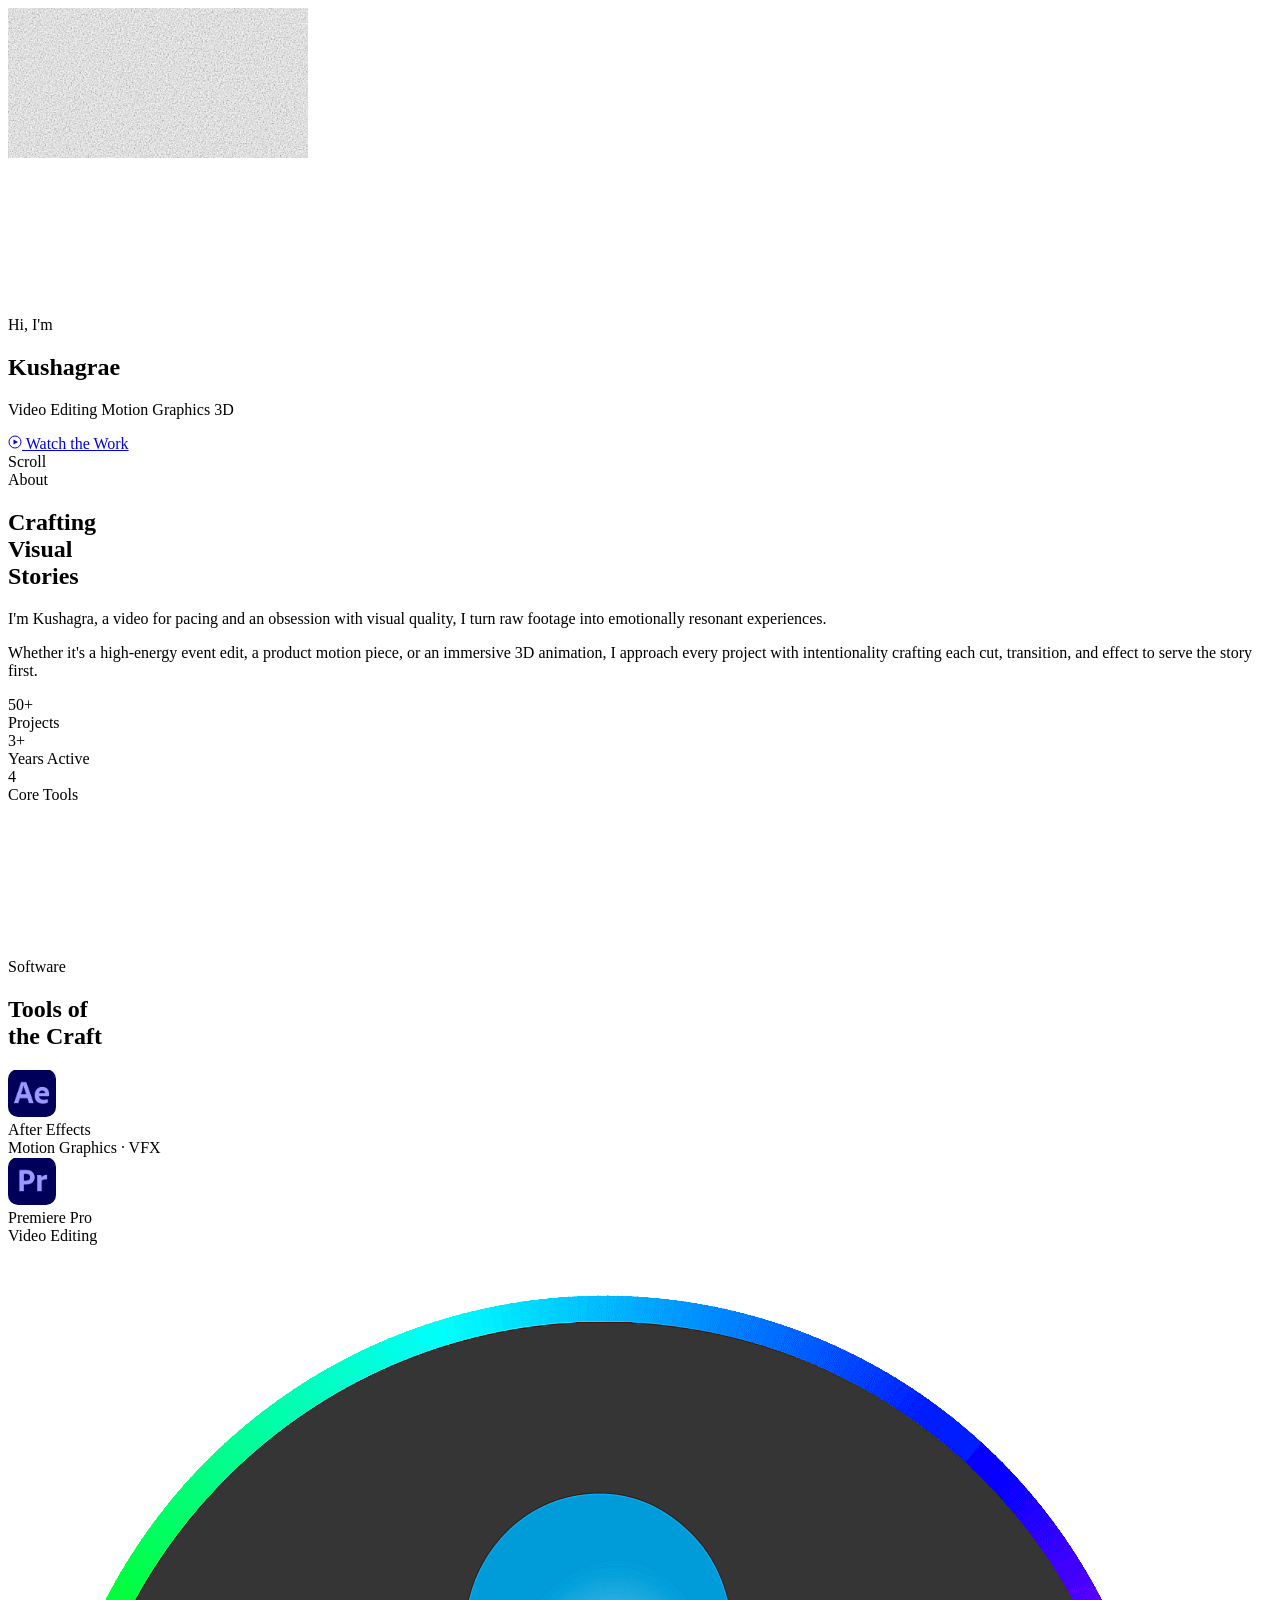
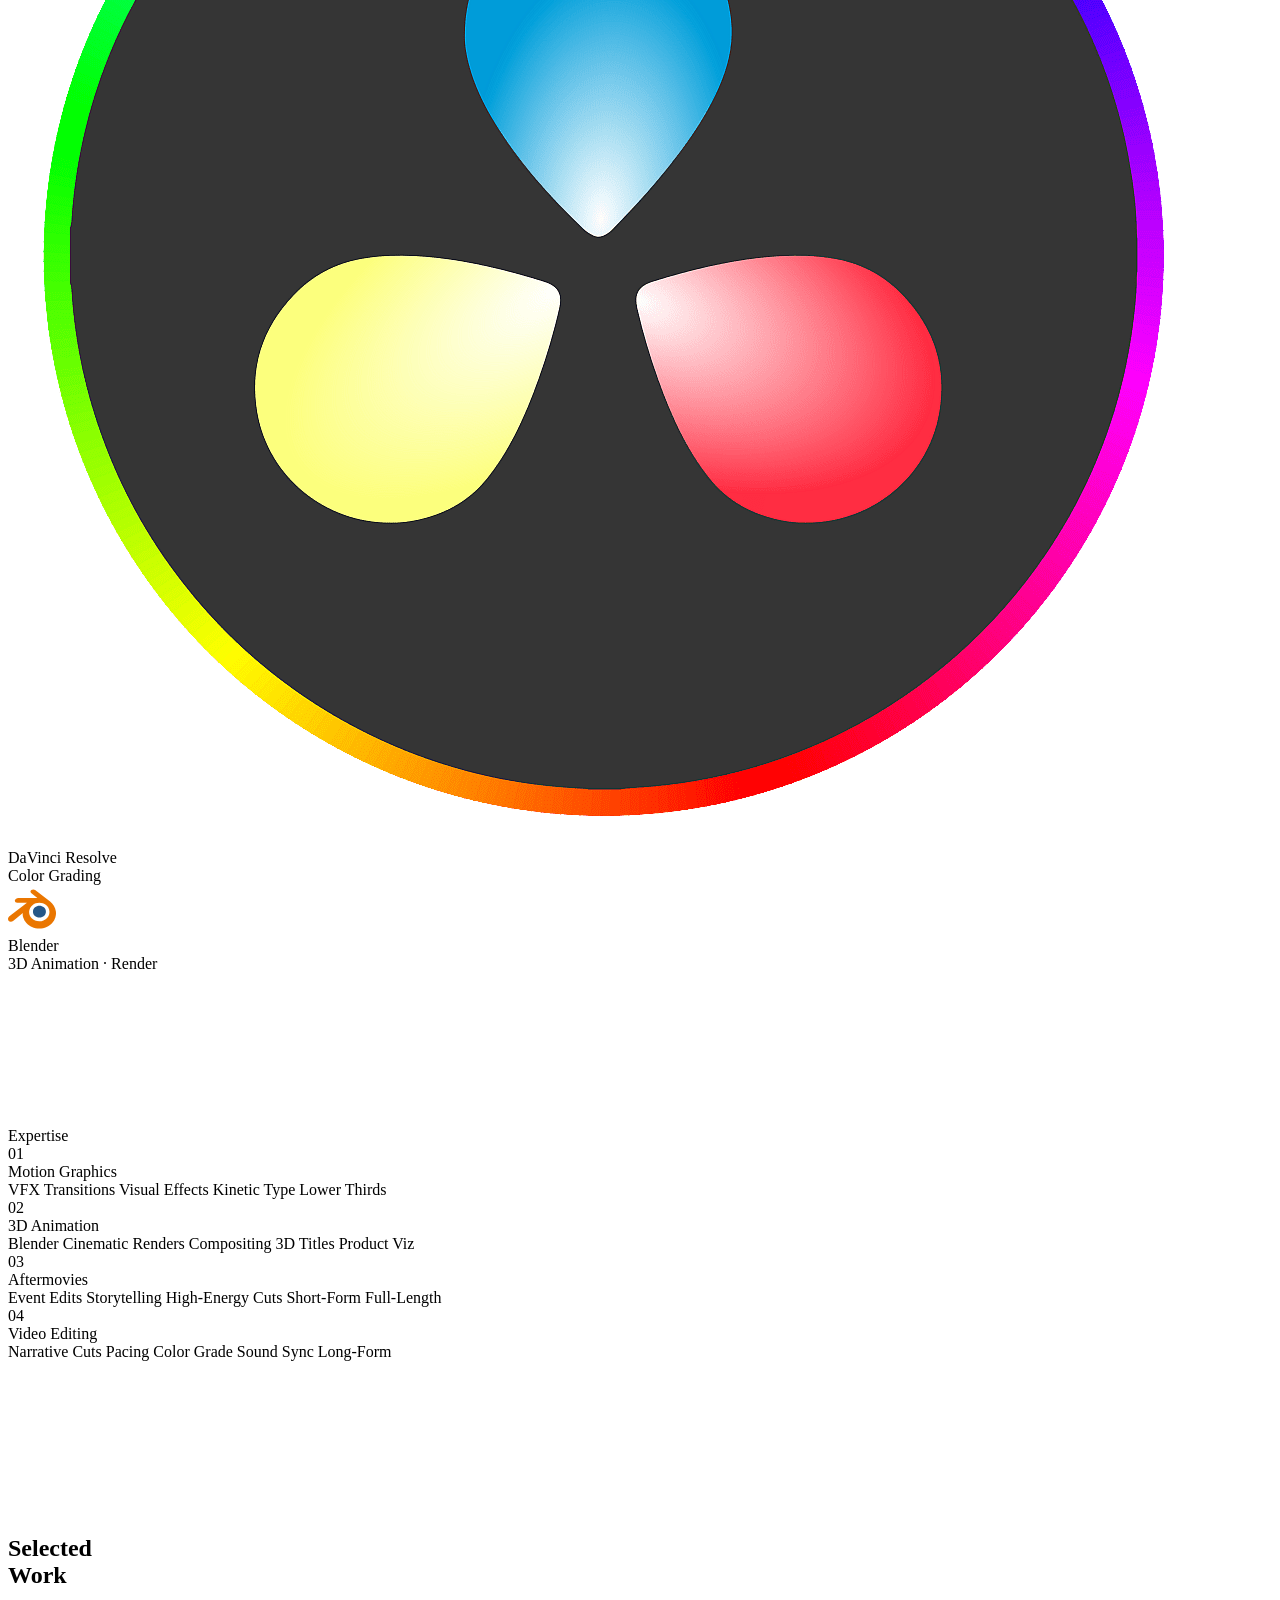
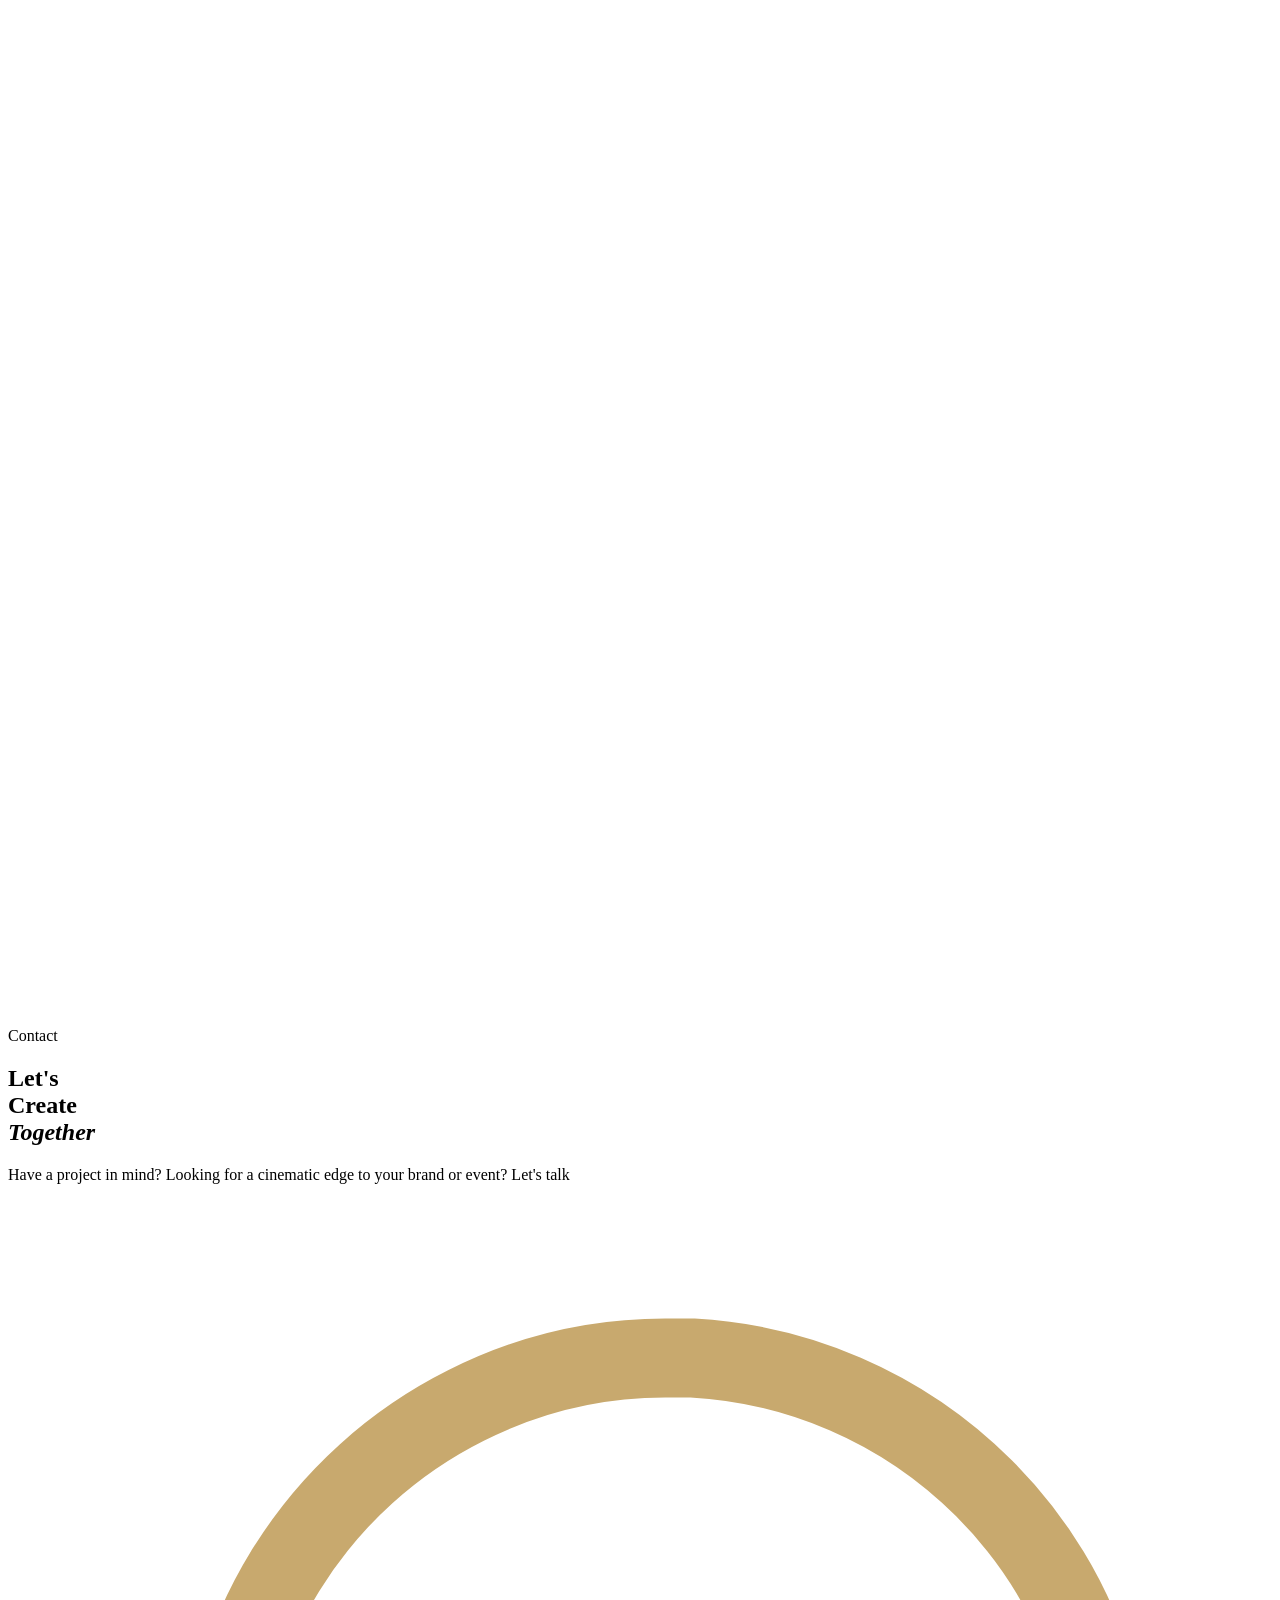
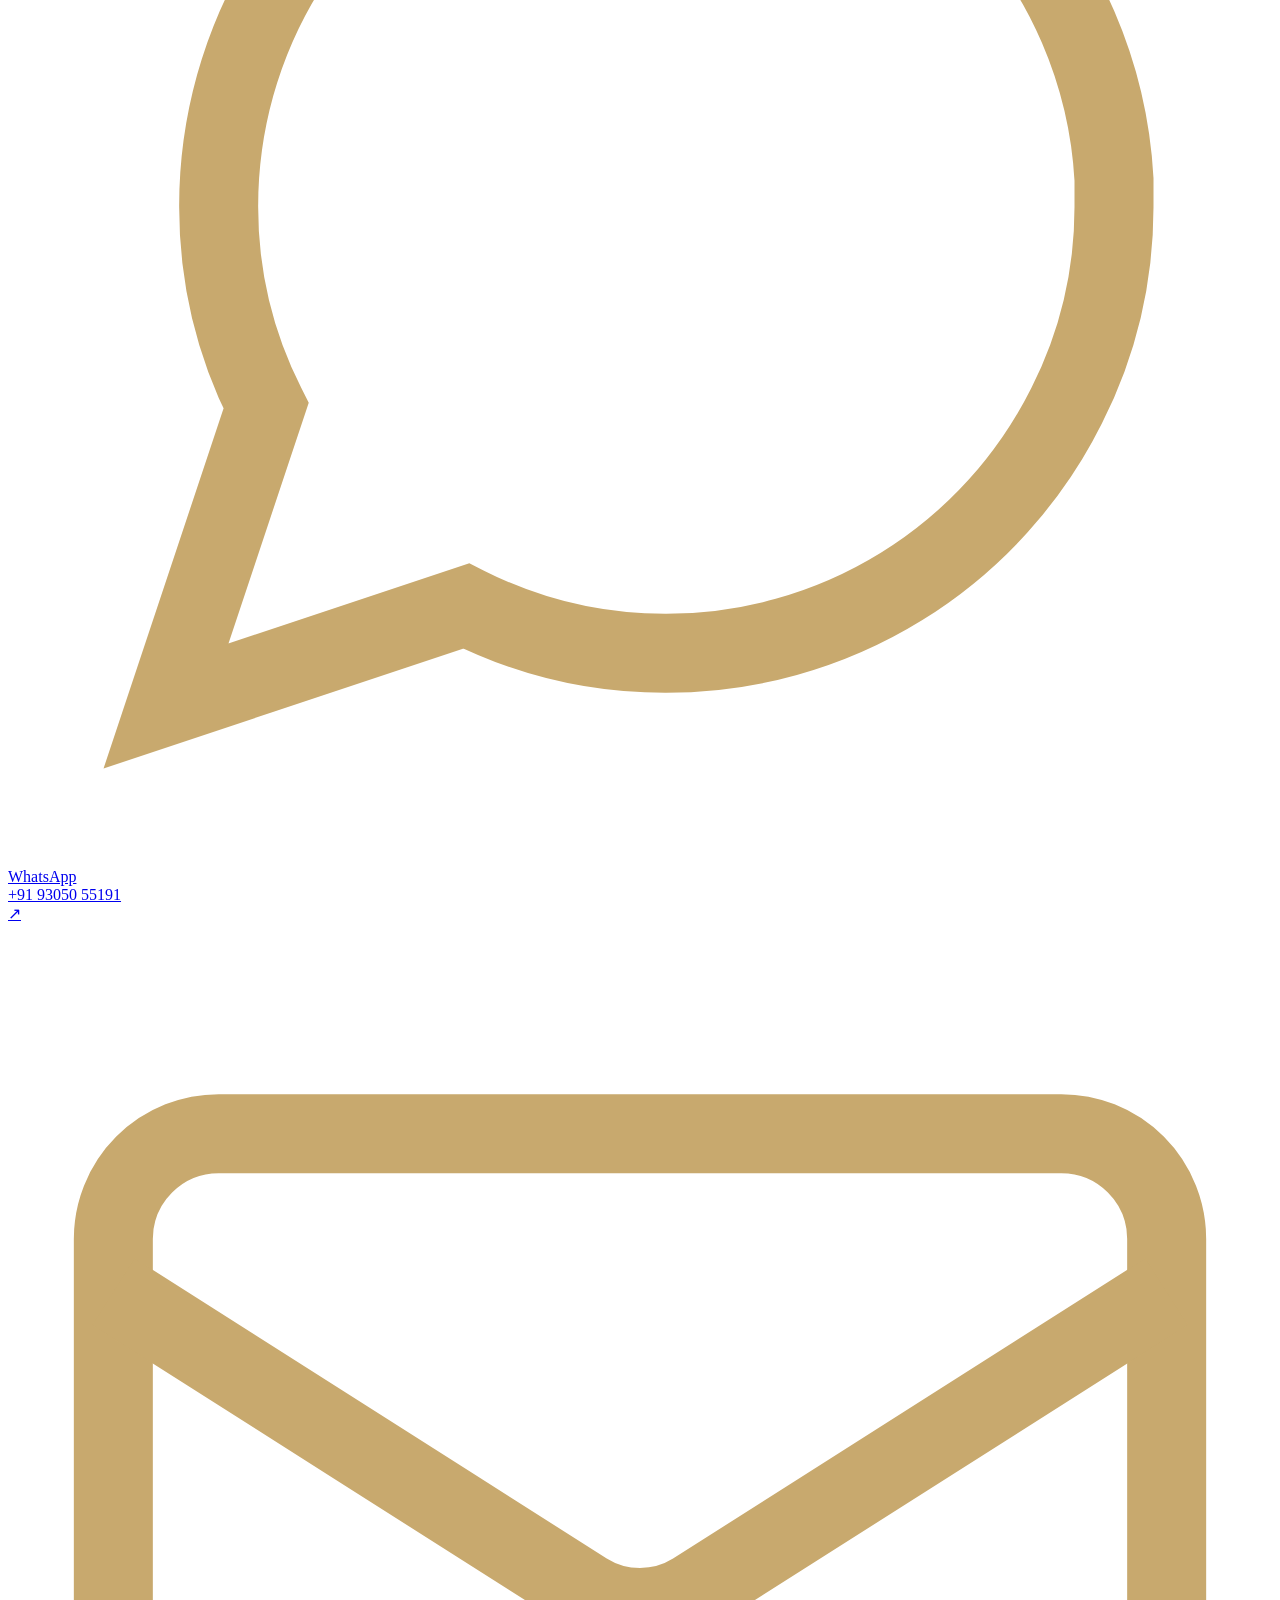
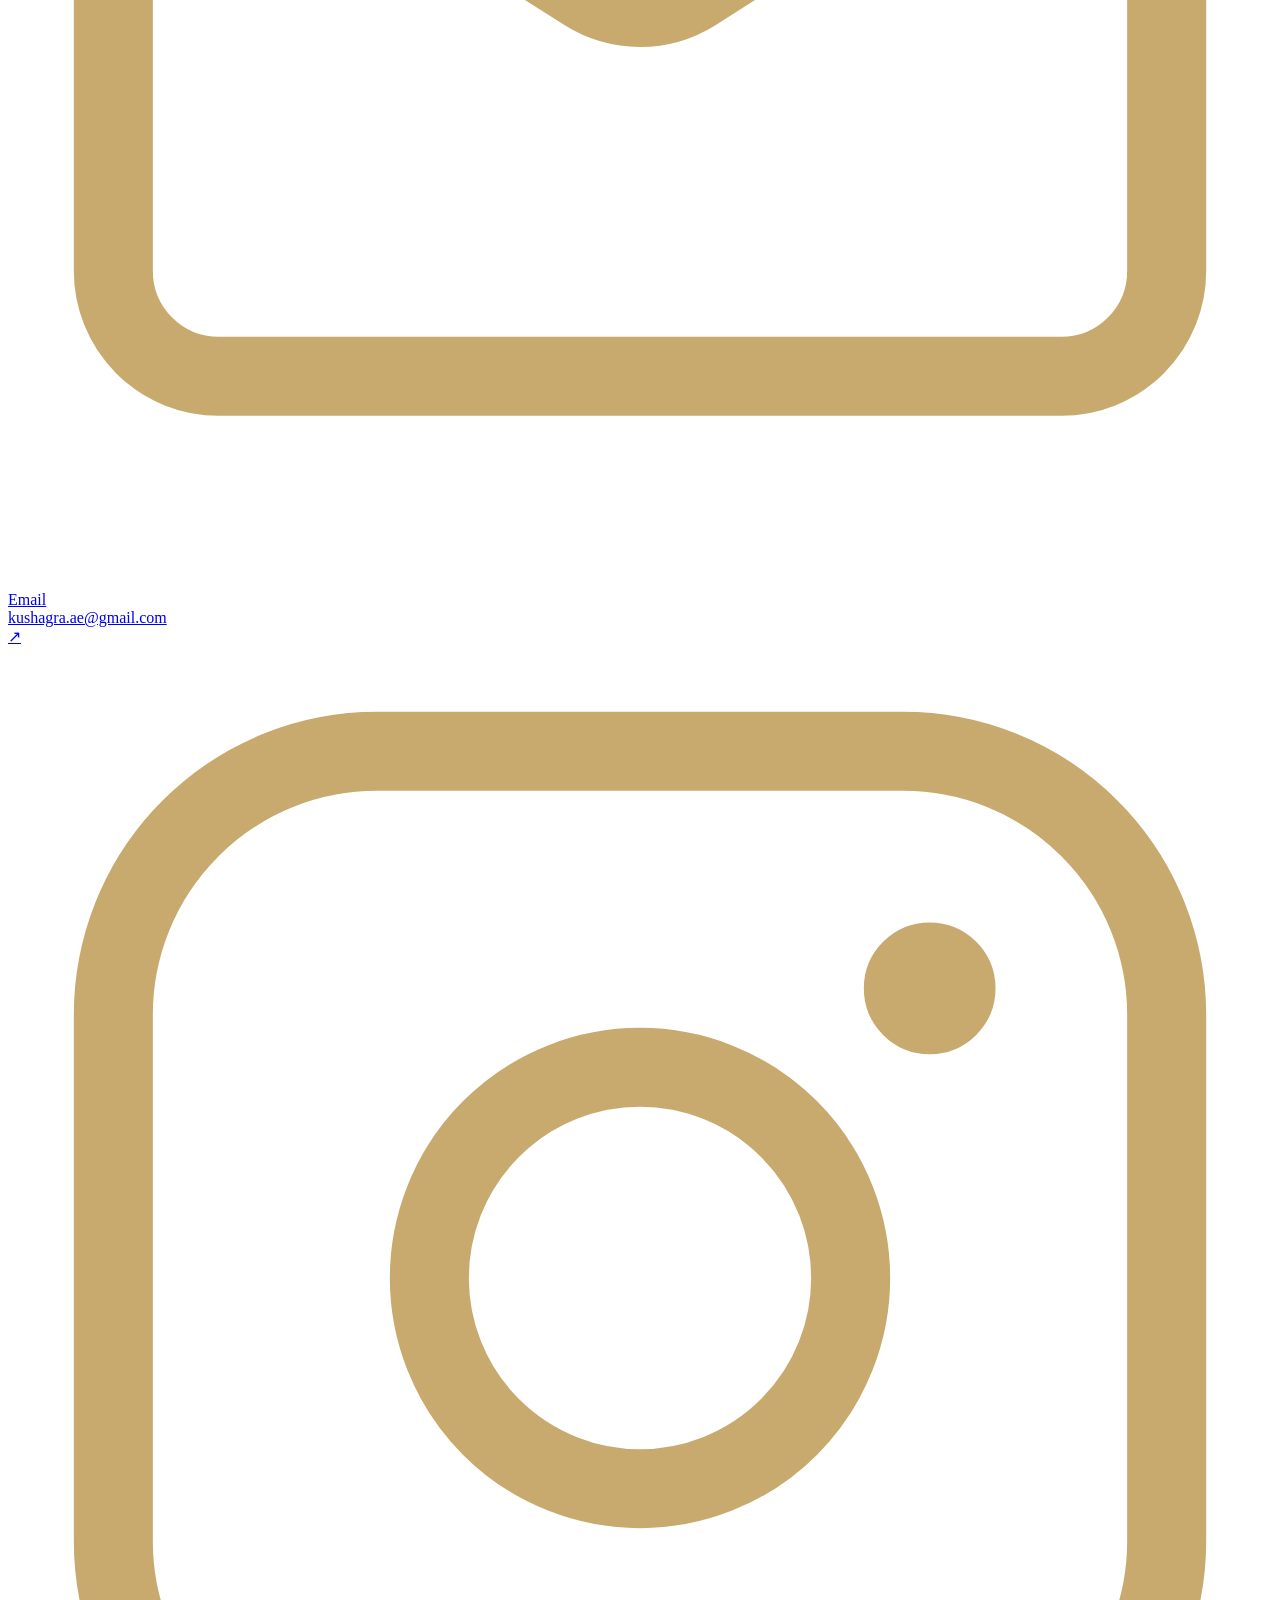
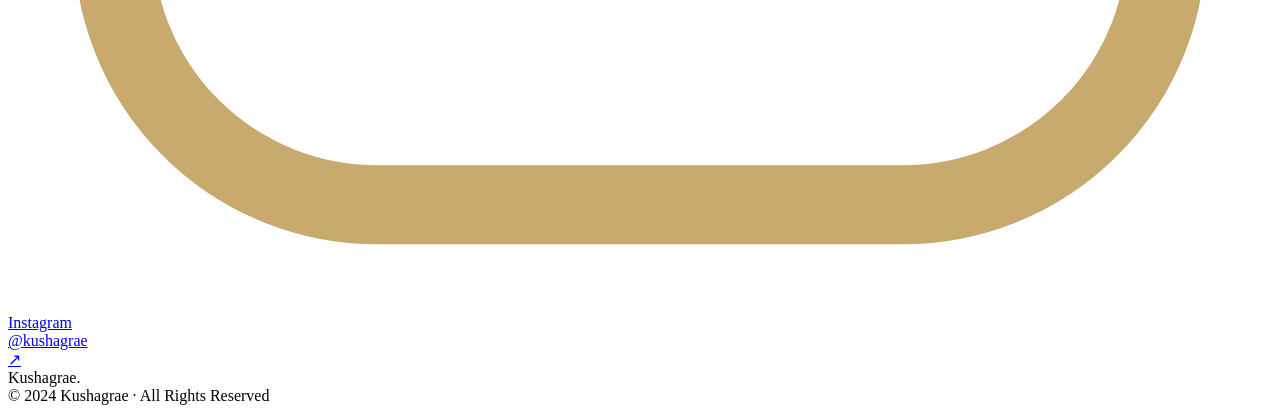
==== index.html @ 2abee45f "Rename Fonts/index.html to index.html" ====
<!DOCTYPE html>
<html lang="en">
<head>
<meta charset="UTF-8">
<meta name="viewport" content="width=device-width, initial-scale=1.0">
<title>Kushagrae</title>
 <link rel="icon" type="image/png" href="./Icons/plugin.png">
 <link rel="stylesheet" href="./style.css">

</head>
<body>

<!-- ═══ GRAIN SVG ════════════════════════════════════════════ -->
<svg id="grain" xmlns="http://www.w3.org/2000/svg">
  <filter id="gr"><feTurbulence type="fractalNoise" baseFrequency="0.65" numOctaves="3" stitchTiles="stitch"/><feColorMatrix type="saturate" values="0"/></filter>
  <rect width="100%" height="100%" filter="url(#gr)"/>
</svg>

<!-- ═══ CURSOR ═══════════════════════════════════════════════ -->
<div id="cursor"></div>
<div id="cursor-ring"></div>

<!-- ═══════════════════════════════════════════════════════════
     HERO
════════════════════════════════════════════════════════════ -->
<section id="hero">
  <video class="hero-video" autoplay muted loop playsinline>
    <source src="Background/g7.mp4" type="video/mp4">
  </video>

  <div class="orb-1 hero-orb"></div>
  <div class="orb-1 hero-orb"></div>
  <div class="orb-2 hero-orb"></div>
  <div class="orb-3 hero-orb"></div>
  <div class="hero-scanline"></div>

  <div class="hero-inner">
    <div>Hi, I'm</div>

    <h1 class="hero-name" id="heroName">
      <span class="letter">K</span><span class="letter">u</span><span class="letter">s</span><span class="letter">h</span><span class="letter">a</span><span class="letter">g</span><span class="letter">r</span><span class="letter">a</span><span class="letter">e</span>
    </h1>

<p class="hero-tagline">
  <span>Video Editing</span>
  <span>Motion Graphics</span>
  <span>3D</span>
</p>
    <div class="hero-cta" id="heroCta">
      <a href="#work" class="btn-cta" onclick="event.preventDefault();document.getElementById('work').scrollIntoView({behavior:'smooth'})">
        <svg width="14" height="14" viewBox="0 0 14 14" fill="none"><circle cx="7" cy="7" r="6" stroke="currentColor" stroke-width="1"/><polygon points="5.5,4.5 10,7 5.5,9.5" fill="currentColor"/></svg>
        Watch the Work
      </a>
    </div>
  </div>

  <div class="hero-scroll" id="heroScroll">
    <span>Scroll</span>
    <div class="scroll-line"></div>
  </div>
</section>

<!-- ═══════════════════════════════════════════════════════════
     ABOUT
════════════════════════════════════════════════════════════ -->
<section id="about">
  <div class="about-inner">
    <div class="about-left">
      <div class="section-label reveal">About</div>
      <h2 class="about-heading reveal reveal-delay-1">
        Crafting<br>Visual<br>Stories
      </h2>
    </div>
    <div class="about-text-col">
      <p class="about-body reveal reveal-delay-1">
        I'm Kushagra, a video  for pacing and an obsession with visual quality, I turn raw footage into emotionally resonant experiences.
      </p>
      <p class="about-body reveal reveal-delay-2">
        Whether it's a high-energy event edit, a product motion piece, or an immersive 3D animation, I approach every project with intentionality crafting each cut, transition, and effect to serve the story first.
      </p>
      <div class="about-stats reveal reveal-delay-3">
        <div class="stat">
          <div class="stat-num">50<span>+</span></div>
          <div class="stat-label">Projects</div>
        </div>
        <div class="stat">
          <div class="stat-num">3<span>+</span></div>
          <div class="stat-label">Years Active</div>
        </div>
        <div class="stat">
          <div class="stat-num">4</div>
          <div class="stat-label">Core Tools</div>
        </div>
      </div>
    </div>
  </div>
</section>

<!-- Displacement filter for liquid glass skill cards -->
<svg style="display:none;">
  <filter id="displacementFilter" x="-8%" y="-8%" width="116%" height="116%"
          color-interpolation-filters="sRGB">

    <!-- Structured lens shape from the hand-crafted displacement map -->
    <feImage
      href="[data-uri]"
      x="0" y="0" width="100%" height="100%"
      preserveAspectRatio="none"
      result="baseMap" />

    <!-- Live fractal turbulence — breaks the mirror, adds organic surface chaos -->
    <feTurbulence
      type="fractalNoise"
      baseFrequency="0.012 0.025"
      numOctaves="4"
      seed="5"
      stitchTiles="stitch"
      result="turbulence" />

    <!-- Blend image lens shape + turbulence equally -->
    <feComposite
      in="baseMap"
      in2="turbulence"
      operator="arithmetic"
      k1="0" k2="0.5" k3="0.5" k4="0"
      result="combinedMap" />

    <!-- Smooth for glassy gradual transitions, not sharp noise jumps -->
    <feGaussianBlur
      in="combinedMap"
      stdDeviation="2"
      result="smoothMap" />

    <!-- scale=36: max ±18px — visible refraction without mirroring -->
    <feDisplacementMap
      in="SourceGraphic"
      in2="smoothMap"
      scale="36"
      xChannelSelector="R"
      yChannelSelector="G" />

  </filter>
</svg>

<!-- ═══════════════════════════════════════════════════════════
     SKILLS
════════════════════════════════════════════════════════════ -->
<section id="skills">
    <video class="skills-video" autoplay muted loop playsinline>
    <source src="Background/g8.mp4" type="video/mp4">
  </video>
  <div class="skills-inner">
    <div class="section-label reveal">Software</div>
    <h2 class="skills-heading reveal reveal-delay-1">
      Tools of<br>the Craft
    </h2>
    <div class="skills-grid">

      <!-- After Effects -->
      <div class="skill-card reveal reveal-delay-1">
        <div class="skill-icon">
          <img src="[data-uri]" alt="After Effects" style="width:48px;height:48px;object-fit:contain;border-radius:10px;">
        </div>
        <div class="skill-name">After Effects</div>
        <div class="skill-sub">Motion Graphics · VFX</div>
      </div>

      <!-- Premiere Pro -->
      <div class="skill-card reveal reveal-delay-2">
        <div class="skill-icon">
          <img src="[data-uri]" alt="Premiere Pro" style="width:48px;height:48px;object-fit:contain;border-radius:10px;">
        </div>
        <div class="skill-name">Premiere Pro</div>
        <div class="skill-sub">Video Editing</div>
      </div>

      <!-- DaVinci Resolve -->
      <div class="skill-card reveal reveal-delay-3">
        <div class="skill-icon">
          <img src="Images/6424a78756db5fb908dca86c.png">
        </div>
        <div class="skill-name">DaVinci Resolve</div>
        <div class="skill-sub">Color Grading</div>
      </div>

      <!-- Blender -->
      <div class="skill-card reveal reveal-delay-4">
        <div class="skill-icon">
          <svg width="48" height="48" viewBox="0 0 256 208" version="1.1" xmlns="http://www.w3.org/2000/svg" xmlns:xlink="http://www.w3.org/1999/xlink" preserveAspectRatio="xMidYMid">
    <g>
        <path d="M100.43032,115.194555 C101.361124,98.5893536 109.492492,83.9599162 121.759794,73.5893487 C133.790003,63.4031858 149.98249,57.1773328 167.650214,57.1773328 C185.300375,57.1773328 201.492862,63.4031858 213.531852,73.5893487 C225.790373,83.9599162 233.921741,98.5893536 234.861326,115.176993 C235.792131,132.238816 228.934033,148.088836 216.903824,159.838048 C204.636522,171.789227 187.188328,179.288351 167.650214,179.288351 C148.1121,179.288351 130.62878,171.789227 118.37026,159.838048 C106.331269,148.088836 99.4907342,132.238816 100.43032,115.194555 Z" fill="#FFFFFF"></path>
        <path d="M133.167672,116.676183 C133.645276,108.155909 137.817552,100.649417 144.112012,95.3281876 C150.284817,90.1015783 158.593324,86.9070386 167.658788,86.9070386 C176.71524,86.9070386 185.023747,90.1015783 191.201058,95.3281876 C197.491012,100.649417 201.663288,108.155909 202.145398,116.667172 C202.623002,125.421743 199.104052,133.554527 192.931246,139.58315 C186.636786,145.715405 177.683965,149.563271 167.658788,149.563271 C157.63361,149.563271 148.662766,145.715405 142.372812,139.58315 C136.195501,133.554527 132.685562,125.421743 133.167672,116.676183 Z" fill="#265787"></path>
        <path d="M78.4107749,134.179185 C78.4694744,137.520542 79.5350962,144.01361 81.133529,149.084344 C84.4929469,159.817323 90.1913143,169.746571 98.1202631,178.497312 C106.256918,187.491883 116.276472,194.716438 127.849305,199.845871 C140.013649,205.23268 153.193946,207.978011 166.884477,207.955572 C180.552431,207.937373 193.732728,205.137858 205.897072,199.710411 C217.469906,194.531308 227.480429,187.275146 235.603538,178.27606 C243.527971,169.489196 249.217308,159.541887 252.585757,148.808908 C254.279012,143.385977 255.349149,137.881769 255.778107,132.3595 C256.198034,126.918508 256.021935,121.468484 255.249811,116.022976 C253.741685,105.411912 250.070708,95.4555722 244.417494,86.3797254 C239.247423,78.0398801 232.582771,70.7385646 224.658338,64.5931778 L224.676399,64.5796318 L144.705094,3.1754327 C144.632849,3.12124854 144.574149,3.06254903 144.497388,3.01288022 C139.250556,-1.01480899 130.427568,-1.00126295 124.656955,3.03545695 C118.823127,7.11733032 118.154856,13.8677736 123.347505,18.1257455 L123.324928,18.1483222 L156.679794,45.2720095 L55.0167639,45.3803778 L54.8813035,45.3803778 C46.4782434,45.3894085 38.4002883,50.9026468 36.8018556,57.8698267 C35.1582694,64.9679516 40.8656676,70.8559636 49.6028633,70.887571 L49.5893173,70.9191785 L101.118453,70.8198408 L9.16793408,141.399224 C9.05053507,141.485016 8.92410536,141.575323 8.81573704,141.661114 C0.14175613,148.303189 -2.66227414,159.347727 2.80129531,166.337484 C8.34614099,173.444639 20.1357111,173.458186 28.8999989,166.378122 L79.0835616,125.306529 C79.0835616,125.306529 78.3520754,130.851375 78.4107749,134.179185 Z M207.36456,152.74629 C197.024416,163.280594 182.548215,169.254398 166.884477,169.286098 C151.198163,169.313097 136.721962,163.393478 126.381818,152.877235 C121.329145,147.752317 117.61753,141.855274 115.328249,135.574427 C113.084122,129.401948 112.21266,122.85018 112.790624,116.239713 C113.336981,109.778252 115.260519,103.614804 118.330955,98.0383504 C121.347206,92.5567196 125.501325,87.6033843 130.630759,83.4131426 C140.681921,75.2223038 153.478413,70.7882334 166.8619,70.7701166 C180.258934,70.7521106 193.046396,75.1455429 203.106588,83.3092897 C208.226991,87.48147 212.376595,92.4167439 215.392846,97.889344 C218.476828,103.461282 220.38682,109.602153 220.955753,116.081676 C221.524687,122.683112 220.653225,129.22585 218.409098,135.402844 C216.115302,141.701753 212.417233,147.598795 207.36456,152.74629 Z" fill="#EA7600"></path>
    </g>
</svg>
        </div>
        <div class="skill-name">Blender</div>
        <div class="skill-sub">3D Animation · Render</div>
      </div>

    </div>
  </div>
</section>

<!-- ═══════════════════════════════════════════════════════════
     CATEGORIES
════════════════════════════════════════════════════════════ -->
<section id="categories">
  <video class="skills-bg-video" autoplay muted loop playsinline>
    <source src="Background/g8-rev.mp4" type="video/mp4">
  </video>
  <div class="categories-inner">
    <div class="section-label reveal">Expertise</div>
    <div class="categories-list">

      <div class="category-item reveal reveal-delay-1">
        <div class="cat-num">01</div>
        <div class="cat-content">
          <div class="cat-title">Motion Graphics</div>
          <div class="cat-tags">
            <span class="cat-tag">VFX</span>
            <span class="cat-tag">Transitions</span>
            <span class="cat-tag">Visual Effects</span>
            <span class="cat-tag">Kinetic Type</span>
            <span class="cat-tag">Lower Thirds</span>
          </div>
        </div>
      </div>

      <div class="category-item reveal reveal-delay-2">
        <div class="cat-num">02</div>
        <div class="cat-content">
          <div class="cat-title">3D Animation</div>
          <div class="cat-tags">
            <span class="cat-tag">Blender</span>
            <span class="cat-tag">Cinematic Renders</span>
            <span class="cat-tag">Compositing</span>
            <span class="cat-tag">3D Titles</span>
            <span class="cat-tag">Product Viz</span>
          </div>
        </div>
      </div>

      <div class="category-item reveal reveal-delay-3">
        <div class="cat-num">03</div>
        <div class="cat-content">
          <div class="cat-title">Aftermovies</div>
          <div class="cat-tags">
            <span class="cat-tag">Event Edits</span>
            <span class="cat-tag">Storytelling</span>
            <span class="cat-tag">High-Energy Cuts</span>
            <span class="cat-tag">Short-Form</span>
            <span class="cat-tag">Full-Length</span>
          </div>
        </div>
      </div>

      <div class="category-item reveal reveal-delay-4">
        <div class="cat-num">04</div>
        <div class="cat-content">
          <div class="cat-title">Video Editing</div>
          <div class="cat-tags">
            <span class="cat-tag">Narrative Cuts</span>
            <span class="cat-tag">Pacing</span>
            <span class="cat-tag">Color Grade</span>
            <span class="cat-tag">Sound Sync</span>
            <span class="cat-tag">Long-Form</span>
          </div>
        </div>
      </div>

    </div>
  </div>
</section>

<!-- ═══════════════════════════════════════════════════════════
     PORTFOLIO
════════════════════════════════════════════════════════════ -->
<section id="work">
    <!-- Background Video -->
  <video class="pf-bg-video" autoplay muted loop playsinline>
    <source src="Background/g6.mp4" type="video/mp4">
  </video>
  <div class="work-inner">
    <div class="work-header">
      <h2 class="work-heading reveal">
        Selected<br>Work
      </h2>
    </div>

    <div class="portfolio-grid">

      <!-- Row A: item1 (16:9 wide) + item2 (9:16) + item3 (9:16) -->
      <div class="pf-row pf-row-a">
        <!-- 1 - Landscape -->
        <div class="pf-item ratio-16-9 reveal">
          <video class="pf-video" autoplay muted loop playsinline>
  <source src="Videos/bradv2.mp4" type="video/mp4">
</video>
        </div>
        <!-- 2 - Vertical -->
        <div class="pf-item ratio-9-16 reveal reveal-delay-1">
          <video class="pf-video" autoplay muted loop playsinline>
  <source src="Videos/snkr3.mp4" type="video/mp4">
</video>
        </div>
        <!-- 3 - Vertical -->
        <div class="pf-item ratio-9-16 reveal reveal-delay-2">
         <video class="pf-video" autoplay muted loop playsinline>
  <source src="Videos/maven.mp4" type="video/mp4">
</video>
        </div>
      </div>

      <!-- Row B: item4 (9:16 tall) + item5 (16:9 wide) -->
      <div class="pf-row pf-row-b">
        <!-- 4 - Vertical -->
        <div class="pf-item ratio-9-16 reveal reveal-delay-1">
          <video class="pf-video" autoplay muted loop playsinline>
  <source src="Videos/wc1.mp4" type="video/mp4">
</video>
        </div>
        <!-- 5 - Landscape wide -->
        <div class="pf-item ratio-16-9 reveal reveal-delay-2">
          <video class="pf-video" autoplay muted loop playsinline>
  <source src="Videos/mozambique.mp4" type="video/mp4">
</video>
        </div>
      </div>

      <!-- Row C: item6 (16:9) + item7 (9:16) + item8 (16:9) -->
      <div class="pf-row pf-row-c">
        <!-- 6 - Landscape -->
        <div class="pf-item ratio-16-9 reveal reveal-delay-1">
          <video class="pf-video" autoplay muted loop playsinline>
  <source src="Videos/openai.mp4" type="video/mp4">
</video>
        </div>
        <!-- 7 - Vertical -->
        <div class="pf-item ratio-9-16 reveal reveal-delay-2">
          <video class="pf-video" autoplay muted loop playsinline>
  <source src="Videos/sm.mp4" type="video/mp4">
</video>
        </div>
      </div>
      <!-- Row D: item6 (16:9) x2 -->
      <div class="pf-row pf-row-d">

  <!-- Horizontal 1 -->
  <div class="pf-item ratio-16-9">
    <video class="pf-video" autoplay muted loop playsinline>
      <source src="Videos/m1.mp4" type="video/mp4">
    </video>
  </div>

  <!-- Horizontal 2 -->
  <div class="pf-item ratio-16-9">
    <video class="pf-video" autoplay muted loop playsinline>
      <source src="Videos/m2.mp4" type="video/mp4">
    </video>
  </div>

</div>

<!-- Row E: Mirrored A -->
<div class="pf-row pf-row-e">

  <!-- Vertical 1 -->
  <div class="pf-item ratio-9-16">
    <video class="pf-video" autoplay muted loop playsinline>
      <source src="Videos/mokshareel.mp4" type="video/mp4">
    </video>
  </div>

  <!-- Vertical 2 -->
  <div class="pf-item ratio-9-16">
    <video class="pf-video" autoplay muted loop playsinline>
      <source src="Videos/nick.mp4" type="video/mp4">
    </video>
  </div>

  <!-- Horizontal -->
  <div class="pf-item ratio-16-9">
    <video class="pf-video" autoplay muted loop playsinline>
      <source src="Videos/will.mp4" type="video/mp4">
    </video>
  </div>

</div>
<!-- Row F -->
<div class="pf-row pf-row-f">

  <!-- Horizontal 1 -->
  <div class="pf-item ratio-16-9">
    <video class="pf-video" autoplay muted loop playsinline>
      <source src="Videos/montage.mp4" type="video/mp4">
    </video>
  </div>

  <!-- Horizontal 2 -->
  <div class="pf-item ratio-16-9">
    <video class="pf-video" autoplay muted loop playsinline>
      <source src="Videos/brad2.mp4" type="video/mp4">
    </video>
  </div>

</div>
<!-- Row G -->
<div class="pf-row pf-row-g">

  <!-- Horizontal 1 -->
  <div class="pf-item ratio-16-9">
    <video class="pf-video" autoplay muted loop playsinline>
      <source src="Videos/moksha.mp4" type="video/mp4">
    </video>
  </div>

  <!-- Horizontal 2 -->
  <div class="pf-item ratio-16-9">
    <video class="pf-video" autoplay muted loop playsinline>
      <source src="Videos/eutech.mp4" type="video/mp4">
    </video>
  </div>

</div>
    </div>
  </div>
</section>

<!-- ═══════════════════════════════════════════════════════════
     CONTACT
════════════════════════════════════════════════════════════ -->
<section id="contact">
  <video class="contact-bg-video" autoplay muted loop playsinline>
  <source src="Background/g8.mp4" type="video/mp4">
</video>
  <div class="contact-inner">
    <div>
      <div class="section-label reveal">Contact</div>
      <h2 class="contact-heading reveal reveal-delay-1">
        Let's<br>Create<br><em>Together</em>
      </h2>
      <p class="contact-sub reveal reveal-delay-2">
        Have a project in mind? Looking for a cinematic edge to your brand or event? Let's talk
      </p>
    </div>
    <div class="contact-links reveal reveal-delay-2">

      <a href="https://wa.me/919305055191" class="contact-link" target="_blank">
        <div class="contact-icon">
          <svg viewBox="0 0 24 24" fill="none" stroke="#c8a96e" stroke-width="1.5" xmlns="http://www.w3.org/2000/svg">
            <path d="M21 11.5a8.38 8.38 0 01-.9 3.8 8.5 8.5 0 01-7.6 4.7 8.38 8.38 0 01-3.8-.9L3 21l1.9-5.7a8.38 8.38 0 01-.9-3.8 8.5 8.5 0 014.7-7.6 8.38 8.38 0 013.8-.9h.5a8.48 8.48 0 018 8v.5z"/>
          </svg>
        </div>
        <div class="contact-info">
          <div class="contact-platform">WhatsApp</div>
          <div class="contact-handle">+91 93050 55191</div>
        </div>
        <div class="contact-arrow">↗</div>
      </a>

      <a href="mailto:kushagra.ae@gmail.com" class="contact-link">
        <div class="contact-icon">
          <svg viewBox="0 0 24 24" fill="none" stroke="#c8a96e" stroke-width="1.5" xmlns="http://www.w3.org/2000/svg">
            <rect x="2" y="4" width="20" height="16" rx="2"/>
            <path d="m22 7-8.97 5.7a1.94 1.94 0 01-2.06 0L2 7"/>
          </svg>
        </div>
        <div class="contact-info">
          <div class="contact-platform">Email</div>
          <div class="contact-handle">kushagra.ae@gmail.com</div>
        </div>
        <div class="contact-arrow">↗</div>
      </a>

      <a href="https://instagram.com/kushagrae" class="contact-link" target="_blank">
        <div class="contact-icon">
          <svg viewBox="0 0 24 24" fill="none" stroke="#c8a96e" stroke-width="1.5" xmlns="http://www.w3.org/2000/svg">
            <rect x="2" y="2" width="20" height="20" rx="5"/>
            <circle cx="12" cy="12" r="4"/>
            <circle cx="17.5" cy="6.5" r="0.5" fill="#c8a96e"/>
          </svg>
        </div>
        <div class="contact-info">
          <div class="contact-platform">Instagram</div>
          <div class="contact-handle">@kushagrae</div>
        </div>
        <div class="contact-arrow">↗</div>
      </a>

    </div>
  </div>
</section>

<!-- ═══ FOOTER ════════════════════════════════════════════════ -->
<footer>
  <div class="footer-logo">Kushagrae<span>.</span></div>
  <div class="footer-copy">© 2024 Kushagrae · All Rights Reserved</div>
</footer>

<!-- ═══════════════════════════════════════════════════════════
     JAVASCRIPT
════════════════════════════════════════════════════════════ -->
<script>
/* ── CURSOR ─────────────────────────────────────────────── */
const cursor = document.getElementById('cursor');
const ring   = document.getElementById('cursor-ring');
let mouseX = 0, mouseY = 0, ringX = 0, ringY = 0;

document.addEventListener('mousemove', e => {
  mouseX = e.clientX; mouseY = e.clientY;
  cursor.style.left = mouseX + 'px';
  cursor.style.top  = mouseY + 'px';
});

(function animateRing() {
  ringX += (mouseX - ringX) * 0.18;
  ringY += (mouseY - ringY) * 0.18;
  ring.style.left = ringX + 'px';
  ring.style.top  = ringY + 'px';
  requestAnimationFrame(animateRing);
})();

/* ── HERO ENTRANCE ──────────────────────────────────────── */
window.addEventListener('load', () => {
  const eyebrow = document.getElementById('heroEyebrow');
  const name    = document.getElementById('heroName');
  const tagline = document.getElementById('heroTagline');
  const cta     = document.getElementById('heroCta');
  const scroll  = document.getElementById('heroScroll');
  const letters = document.querySelectorAll('#heroName .letter');

  // Stagger letters
  setTimeout(() => {
    name.style.opacity = '1';
    letters.forEach((l, i) => {
      l.style.opacity = '0';
      l.style.transform = 'translateY(60px)';
      l.style.display = 'inline-block';
      l.style.transition = `opacity 0.7s cubic-bezier(0.19,1,0.22,1) ${i * 0.06 + 0.1}s, transform 0.8s cubic-bezier(0.19,1,0.22,1) ${i * 0.06 + 0.1}s`;
      requestAnimationFrame(() => {
        l.style.opacity = '1';
        l.style.transform = 'translateY(0)';
      });
    });
  }, 100);

  setTimeout(() => {
    eyebrow.style.transition = 'opacity 1s ease, transform 1s cubic-bezier(0.19,1,0.22,1)';
    eyebrow.style.opacity = '1';
  }, 200);

  setTimeout(() => {
    tagline.style.transition = 'opacity 1s ease 0s, transform 1s cubic-bezier(0.19,1,0.22,1) 0s';
    tagline.style.opacity = '1';
    tagline.style.transform = 'translateY(0)';
    tagline.style.transform = 'none';
  }, 750);

  setTimeout(() => {
    cta.style.transition = 'opacity 1s ease';
    cta.style.opacity = '1';
    scroll.style.transition = 'opacity 1s ease';
    scroll.style.opacity = '1';
  }, 1000);
});

/* ── SCROLL REVEAL ──────────────────────────────────────── */
const revealObserver = new IntersectionObserver((entries) => {
  entries.forEach(entry => {
    if (entry.isIntersecting) {
      entry.target.classList.add('visible');
    }
  });
}, { threshold: 0.12, rootMargin: '0px 0px -60px 0px' });

document.querySelectorAll('.reveal').forEach(el => revealObserver.observe(el));

const videos = document.querySelectorAll("video:not(.pf-bg-video)");

const observer = new IntersectionObserver((entries) => {
  entries.forEach(entry => {
    const video = entry.target;

    if (entry.isIntersecting) {
      video.play();
    } else {
      video.pause();
    }
  });
}, { threshold: 0.5 });

videos.forEach(video => observer.observe(video));



/* ── SMOOTH PARALLAX ON HERO ────────────────────────────── */
window.addEventListener('scroll', () => {
  const scrollY = window.scrollY;
  const orbs = document.querySelectorAll('.hero-orb');
  orbs.forEach((orb, i) => {
    const speed = (i + 1) * 0.08;
    orb.style.transform = `translateY(${scrollY * speed}px)`;
  });

  // Hero text parallax
  const heroInner = document.querySelector('.hero-inner');
  if (heroInner) {
    heroInner.style.transform = `translateY(${scrollY * 0.35}px)`;
    heroInner.style.opacity = Math.max(0, 1 - scrollY / 500);
  }
});

/* ── CURSOR HIDE ON LEAVE ───────────────────────────────── */
document.addEventListener('mouseleave', () => {
  cursor.style.opacity = '0'; ring.style.opacity = '0';
});
document.addEventListener('mouseenter', () => {
  cursor.style.opacity = '1'; ring.style.opacity = '1';
});
</script>
</body>
</html>
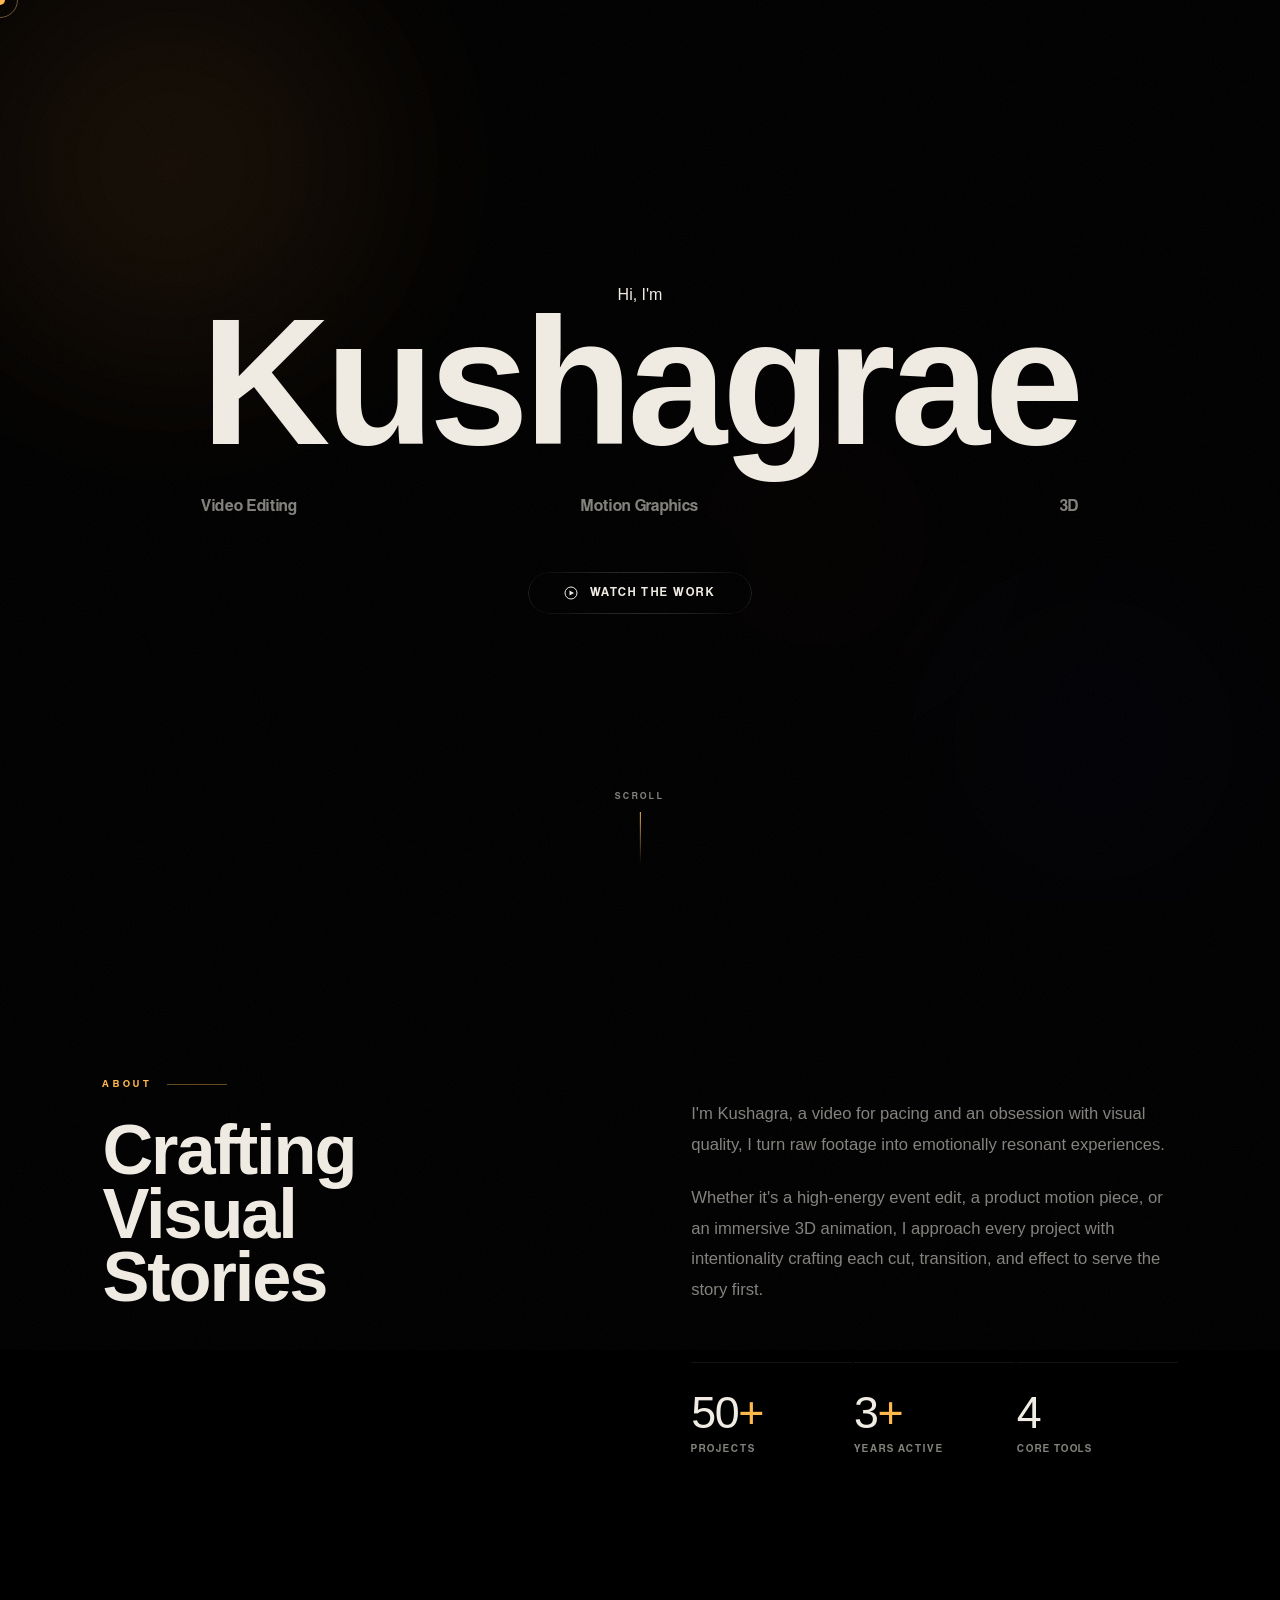
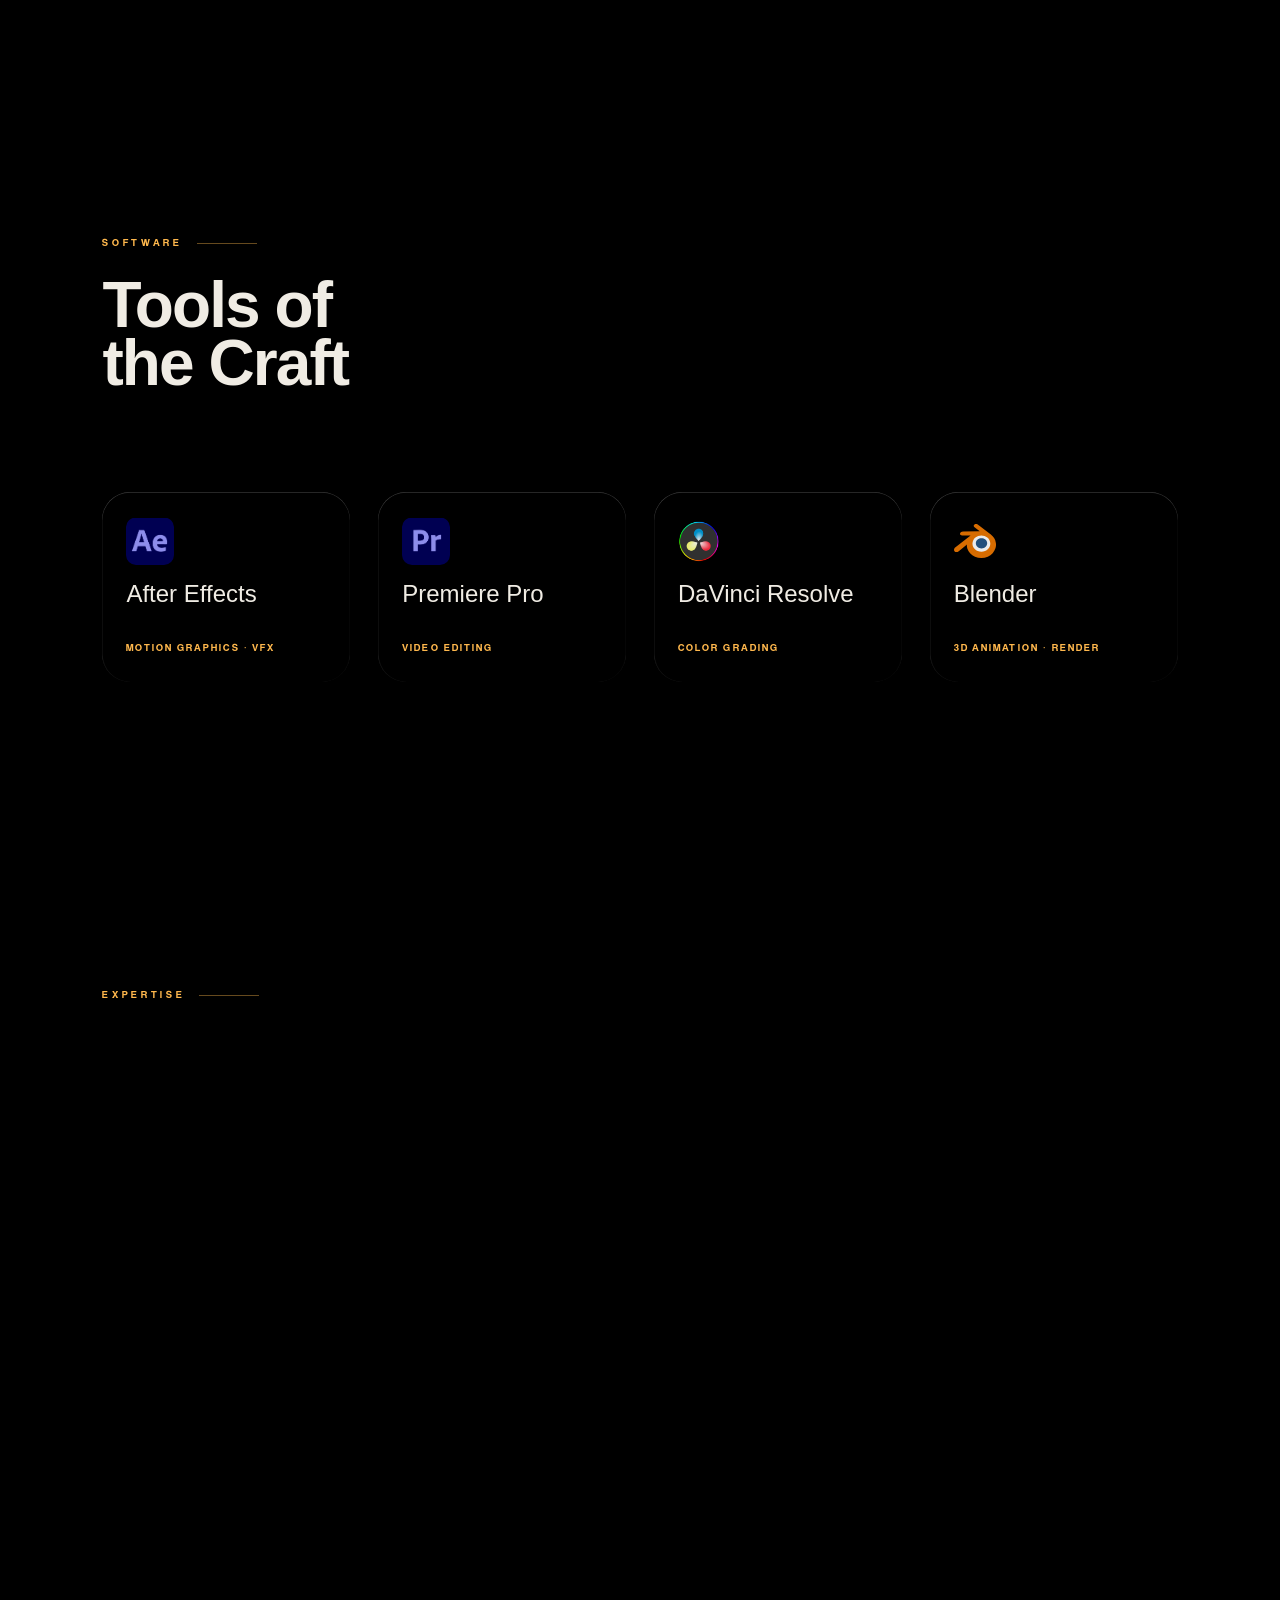
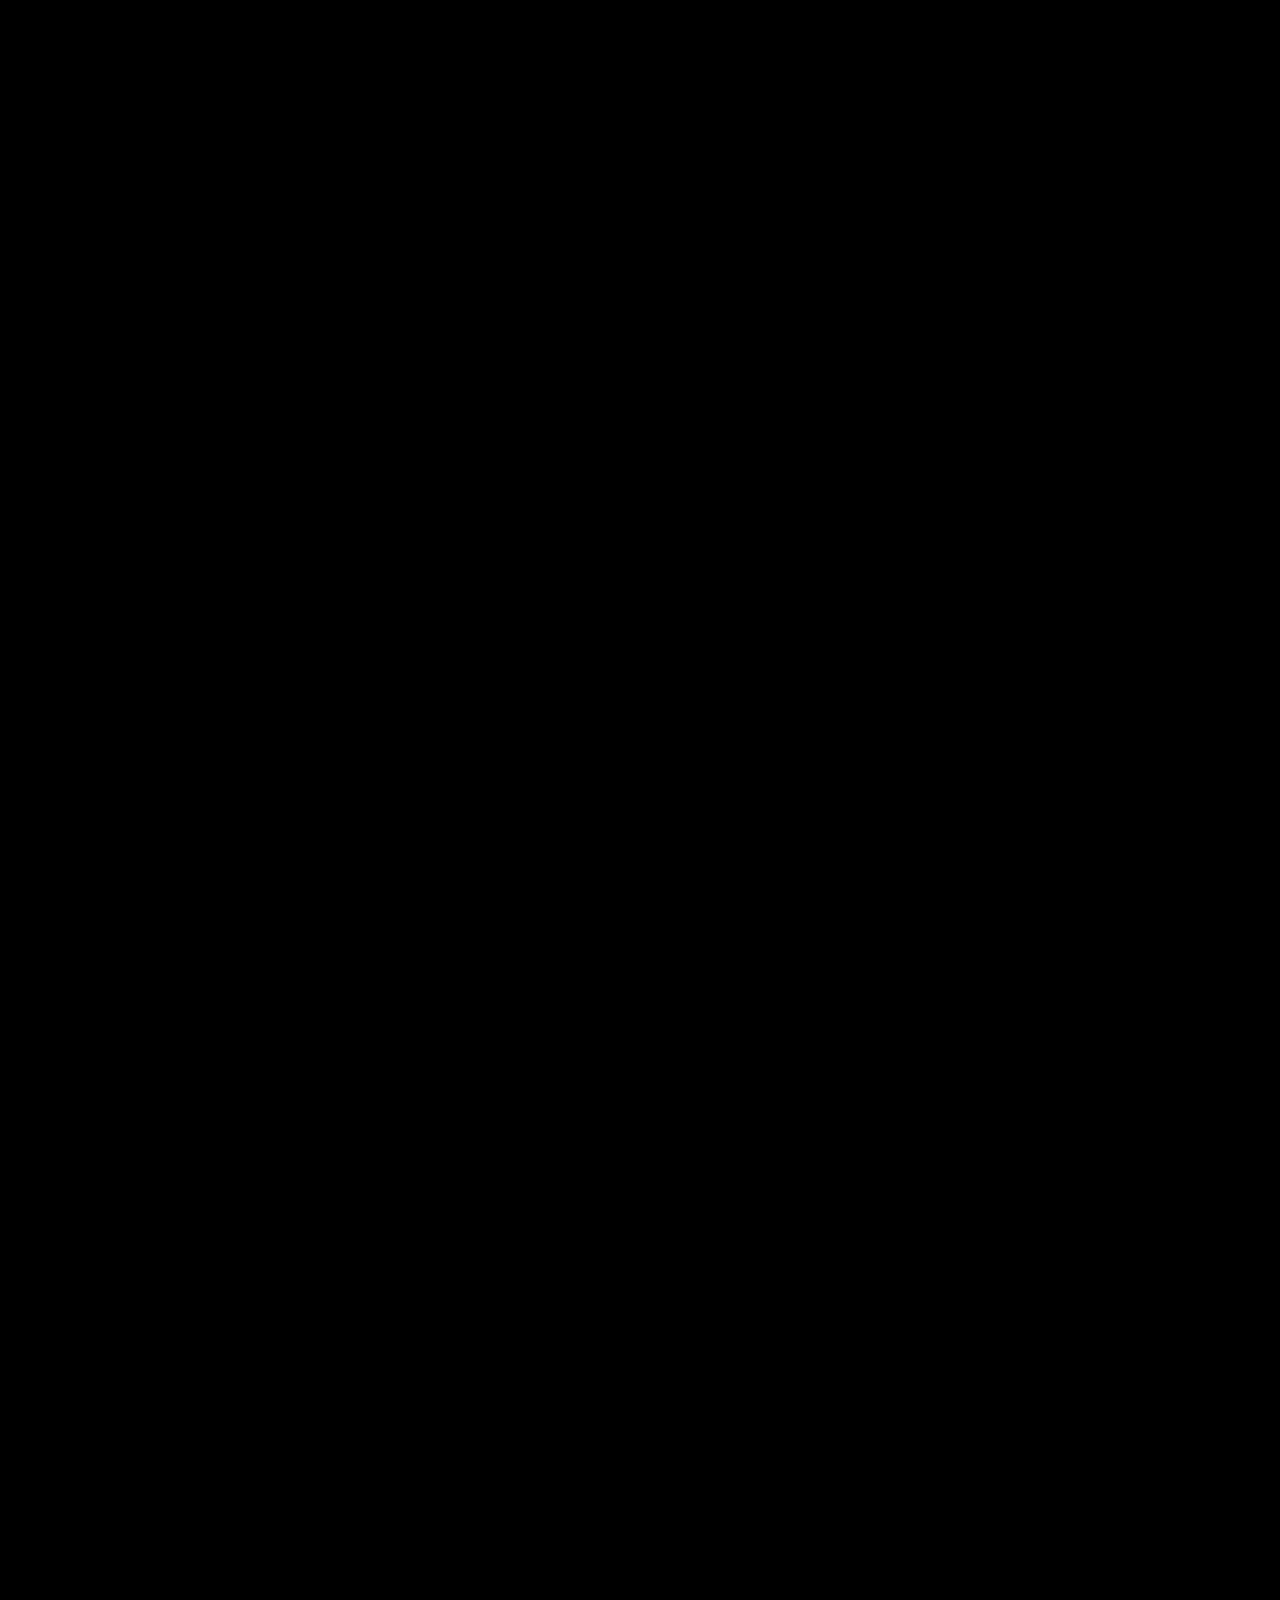
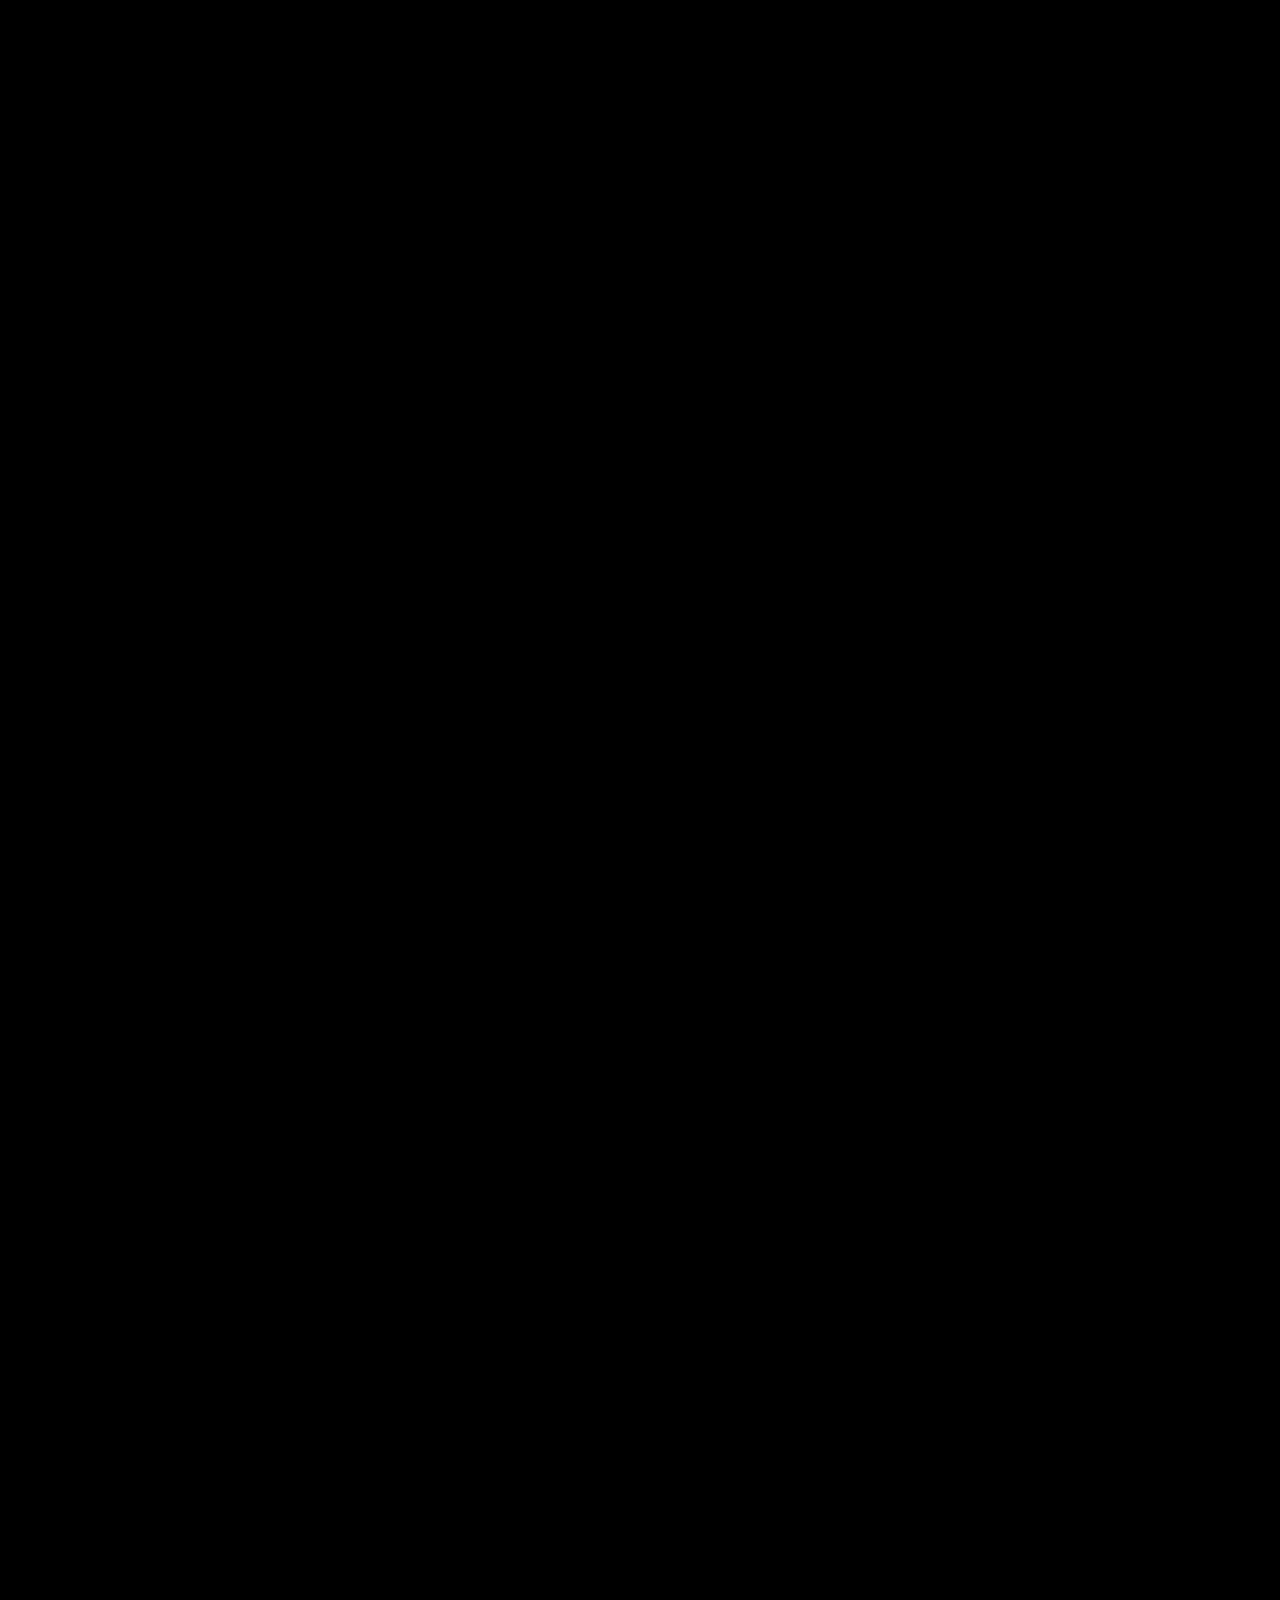
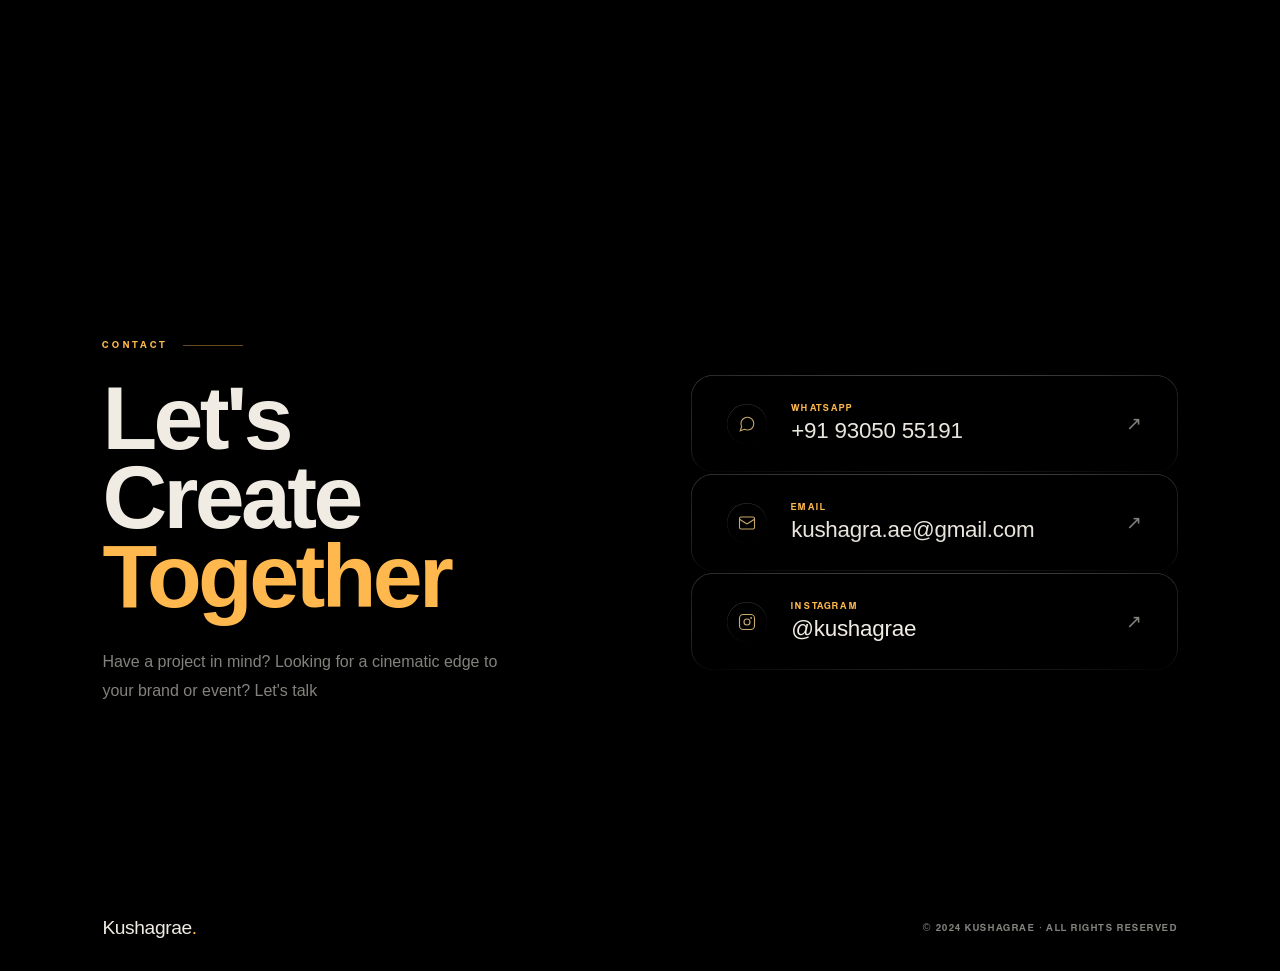
==== commit aaa947d2: "Update index.html" ====
--- a/index.html
+++ b/index.html
@@ -295,19 +295,19 @@
         <!-- 1 - Landscape -->
         <div class="pf-item ratio-16-9 reveal">
           <video class="pf-video" autoplay muted loop playsinline>
-  <source src="Videos/bradv2.mp4" type="video/mp4">
+  <source src="https://res.cloudinary.com/dkqexcp8m/video/upload/v1780953404/bradv2_ktlof4.mp4" type="video/mp4">
 </video>
         </div>
         <!-- 2 - Vertical -->
         <div class="pf-item ratio-9-16 reveal reveal-delay-1">
           <video class="pf-video" autoplay muted loop playsinline>
-  <source src="Videos/snkr3.mp4" type="video/mp4">
+  <source src="https://res.cloudinary.com/dkqexcp8m/video/upload/v1780953403/snkr3_ig032j.mp4" type="video/mp4">
 </video>
         </div>
         <!-- 3 - Vertical -->
         <div class="pf-item ratio-9-16 reveal reveal-delay-2">
          <video class="pf-video" autoplay muted loop playsinline>
-  <source src="Videos/maven.mp4" type="video/mp4">
+  <source src="https://res.cloudinary.com/dkqexcp8m/video/upload/v1780953404/maven_v81jxx.mp4" type="video/mp4">
 </video>
         </div>
       </div>
@@ -317,13 +317,13 @@
         <!-- 4 - Vertical -->
         <div class="pf-item ratio-9-16 reveal reveal-delay-1">
           <video class="pf-video" autoplay muted loop playsinline>
-  <source src="Videos/wc1.mp4" type="video/mp4">
+  <source src="https://res.cloudinary.com/dkqexcp8m/video/upload/v1780953421/wc1_e4xscz.mp4" type="video/mp4">
 </video>
         </div>
         <!-- 5 - Landscape wide -->
         <div class="pf-item ratio-16-9 reveal reveal-delay-2">
           <video class="pf-video" autoplay muted loop playsinline>
-  <source src="Videos/mozambique.mp4" type="video/mp4">
+  <source src="https://res.cloudinary.com/dkqexcp8m/video/upload/v1780953417/mozambique_dhr5jg.mp4" type="video/mp4">
 </video>
         </div>
       </div>
@@ -333,13 +333,13 @@
         <!-- 6 - Landscape -->
         <div class="pf-item ratio-16-9 reveal reveal-delay-1">
           <video class="pf-video" autoplay muted loop playsinline>
-  <source src="Videos/openai.mp4" type="video/mp4">
+  <source src="https://res.cloudinary.com/dkqexcp8m/video/upload/v1780953408/openai_lzqtt9.mp4" type="video/mp4">
 </video>
         </div>
         <!-- 7 - Vertical -->
         <div class="pf-item ratio-9-16 reveal reveal-delay-2">
           <video class="pf-video" autoplay muted loop playsinline>
-  <source src="Videos/sm.mp4" type="video/mp4">
+  <source src="https://res.cloudinary.com/dkqexcp8m/video/upload/v1780953410/sm_nfhv9c.mp4" type="video/mp4">
 </video>
         </div>
       </div>
@@ -349,14 +349,14 @@
   <!-- Horizontal 1 -->
   <div class="pf-item ratio-16-9">
     <video class="pf-video" autoplay muted loop playsinline>
-      <source src="Videos/m1.mp4" type="video/mp4">
+      <source src="https://res.cloudinary.com/dkqexcp8m/video/upload/v1780953410/m1_sum0dr.mp4" type="video/mp4">
     </video>
   </div>
 
   <!-- Horizontal 2 -->
   <div class="pf-item ratio-16-9">
     <video class="pf-video" autoplay muted loop playsinline>
-      <source src="Videos/m2.mp4" type="video/mp4">
+      <source src="https://res.cloudinary.com/dkqexcp8m/video/upload/v1780953414/m2_b9wp2s.mp4" type="video/mp4">
     </video>
   </div>
 
@@ -368,21 +368,21 @@
   <!-- Vertical 1 -->
   <div class="pf-item ratio-9-16">
     <video class="pf-video" autoplay muted loop playsinline>
-      <source src="Videos/mokshareel.mp4" type="video/mp4">
+      <source src="https://res.cloudinary.com/dkqexcp8m/video/upload/v1780953433/mokshareel_whubjt.mp4" type="video/mp4">
     </video>
   </div>
 
   <!-- Vertical 2 -->
   <div class="pf-item ratio-9-16">
     <video class="pf-video" autoplay muted loop playsinline>
-      <source src="Videos/nick.mp4" type="video/mp4">
+      <source src="https://res.cloudinary.com/dkqexcp8m/video/upload/v1780953420/nick_abhfol.mp4" type="video/mp4">
     </video>
   </div>
 
   <!-- Horizontal -->
   <div class="pf-item ratio-16-9">
     <video class="pf-video" autoplay muted loop playsinline>
-      <source src="Videos/will.mp4" type="video/mp4">
+      <source src="https://res.cloudinary.com/dkqexcp8m/video/upload/v1780953426/will_frp41f.mp4" type="video/mp4">
     </video>
   </div>
 
@@ -393,14 +393,14 @@
   <!-- Horizontal 1 -->
   <div class="pf-item ratio-16-9">
     <video class="pf-video" autoplay muted loop playsinline>
-      <source src="Videos/montage.mp4" type="video/mp4">
+      <source src="https://res.cloudinary.com/dkqexcp8m/video/upload/v1780953419/montage_kwm2zi.mp4" type="video/mp4">
     </video>
   </div>
 
   <!-- Horizontal 2 -->
   <div class="pf-item ratio-16-9">
     <video class="pf-video" autoplay muted loop playsinline>
-      <source src="Videos/brad2.mp4" type="video/mp4">
+      <source src="https://res.cloudinary.com/dkqexcp8m/video/upload/v1780953413/brad2_j5x5vi.mp4" type="video/mp4">
     </video>
   </div>
 
@@ -411,14 +411,14 @@
   <!-- Horizontal 1 -->
   <div class="pf-item ratio-16-9">
     <video class="pf-video" autoplay muted loop playsinline>
-      <source src="Videos/moksha.mp4" type="video/mp4">
+      <source src="https://res.cloudinary.com/dkqexcp8m/video/upload/v1780953431/moksha_horfhi.mp4" type="video/mp4">
     </video>
   </div>
 
   <!-- Horizontal 2 -->
   <div class="pf-item ratio-16-9">
     <video class="pf-video" autoplay muted loop playsinline>
-      <source src="Videos/eutech.mp4" type="video/mp4">
+      <source src="https://res.cloudinary.com/dkqexcp8m/video/upload/v1780953423/eutech_bpa0gx.mp4" type="video/mp4">
     </video>
   </div>
 
--- a/style.css
+++ b/style.css
@@ -0,0 +1,1184 @@
+<style>
+/* ─── FONT FACE ─────────────────────────────────────────────── */
+@font-face {
+  font-family: 'EuropaGrBold';
+  src: url('./Fonts/EuropaGroteskSH-Bol.otf') format('opentype');
+  font-weight: 700;
+}
+
+@font-face {
+  font-family: 'EuropaGrMed';
+  src: url('./Fonts/EuropaGroteskSH-Med.otf') format('opentype');
+  font-weight: 500;
+}
+/* ─── CSS VARIABLES ──────────────────────────────────────────── */
+:root {
+  --black: #050505;
+  --near-black: #0b0b0b;
+  --charcoal: #141414;
+  --gray-dark: #1e1e1e;
+  --gray-mid: #2a2a2a;
+  --gray-light: #404040;
+  --border: rgba(255,255,255,0.07);
+  --white: #f0ece4;
+  --white-dim: rgba(240,236,228,0.55);
+  --accent:#ffb84d;  /* warm gold — cinematic feel */
+  --accent-dim: rgba(200,169,110,0.18);
+  --font-head: 'EuropaGrBold', 'Helvetica Neue', sans-serif;
+  --font-med:  'EuropaGrMed',  'Helvetica Neue', sans-serif;
+  --font-body: 'DM Sans', 'Helvetica Neue', sans-serif;
+  --ease-out-expo: cubic-bezier(0.19, 1, 0.22, 1);
+}
+
+/* ─── RESET & BASE ───────────────────────────────────────────── */
+*, *::before, *::after { box-sizing: border-box; margin: 0; padding: 0; }
+html { scroll-behavior: smooth; font-size: 16px; }
+
+body {
+  background: var(--black);
+  color: var(--white);
+  font-family: var(--font-body);
+  overflow-x: hidden;
+  cursor: none;
+}
+
+/* Import DM Sans for body text */
+@import url('https://fonts.googleapis.com/css2?family=DM+Sans:ital,opsz,wght@0,9..40,300;0,9..40,400;0,9..40,500;1,9..40,300&display=swap');
+
+/* ─── CUSTOM CURSOR ──────────────────────────────────────────── */
+#cursor {
+  position: fixed; top: 0; left: 0; z-index: 9999; pointer-events: none;
+  width: 10px; height: 10px;
+  border-radius: 50%;
+  background: var(--accent);
+  transform: translate(-50%,-50%);
+  transition: transform 0.08s ease, width 0.25s var(--ease-out-expo), height 0.25s var(--ease-out-expo), opacity 0.25s ease;
+  mix-blend-mode: normal;
+}
+#cursor-ring {
+  position: fixed; top: 0; left: 0; z-index: 9998; pointer-events: none;
+  width: 36px; height: 36px;
+  border-radius: 50%;
+  border: 1px solid rgba(200,169,110,0.5);
+  transform: translate(-50%,-50%);
+  transition: transform 0.22s var(--ease-out-expo), width 0.3s var(--ease-out-expo), height 0.3s var(--ease-out-expo), opacity 0.3s ease;
+}
+body:has(a:hover) #cursor, body:has(button:hover) #cursor { width: 20px; height: 20px; }
+body:has(a:hover) #cursor-ring, body:has(button:hover) #cursor-ring { width: 56px; height: 56px; opacity: 0.5; }
+
+/* ─── GRAIN OVERLAY ──────────────────────────────────────────── */
+#grain {
+  position: fixed; inset: -50%; z-index: 9000; pointer-events: none;
+  width: 200%; height: 200%;
+  opacity: 0.032;
+  animation: grain 0.8s steps(1) infinite;
+}
+@keyframes grain {
+  0%  { transform: translate(0,0); }
+  10% { transform: translate(-2%,-3%); }
+  20% { transform: translate(3%, 2%); }
+  30% { transform: translate(-1%, 4%); }
+  40% { transform: translate(4%,-1%); }
+  50% { transform: translate(-3%, 3%); }
+  60% { transform: translate(2%,-4%); }
+  70% { transform: translate(-4%, 1%); }
+  80% { transform: translate(1%, 3%); }
+  90% { transform: translate(-2%,-2%); }
+}
+
+/* ─── SCROLLBAR ──────────────────────────────────────────────── */
+::-webkit-scrollbar { width: 3px; }
+::-webkit-scrollbar-track { background: var(--black); }
+::-webkit-scrollbar-thumb { background: var(--accent); border-radius: 2px; }
+
+/* ─── SECTION BASE ───────────────────────────────────────────── */
+section { position: relative; }
+
+/* ─── HERO ───────────────────────────────────────────────────── */
+#hero {
+  position: relative;          /* ADD THIS */
+  height: 100svh;
+  min-height: 680px;
+
+  display: flex;
+  flex-direction: column;
+  align-items: center;
+  justify-content: center;
+
+  overflow: hidden;
+
+  background: #000000;     /* CHANGE THIS (was var(--black)) */
+}
+section, footer {
+  border-top: none !important;
+}
+
+/* animated gradient orbs */
+.hero-orb {
+  position: absolute; border-radius: 50%;
+  filter: blur(100px);
+  pointer-events: none; opacity: 0.22;
+}
+.orb-1 {
+  width: 600px; height: 600px;
+  background: radial-gradient(circle, #5a3a1a 0%, transparent 70%);
+  top: -15%; left: -10%;
+  animation: orbFloat1 18s ease-in-out infinite;
+}
+.orb-2 {
+  width: 500px; height: 500px;
+  background: radial-gradient(circle, #1a1a3a 0%, transparent 70%);
+  bottom: -10%; right: -5%;
+  animation: orbFloat2 22s ease-in-out infinite;
+}
+.orb-3 {
+  width: 350px; height: 350px;
+  background: radial-gradient(circle, #3a1a0a 0%, transparent 70%);
+  top: 40%; left: 50%;
+  animation: orbFloat3 14s ease-in-out infinite;
+}
+@keyframes orbFloat1 { 0%,100%{transform:translate(0,0)} 50%{transform:translate(80px,60px)} }
+@keyframes orbFloat2 { 0%,100%{transform:translate(0,0)} 50%{transform:translate(-60px,-80px)} }
+@keyframes orbFloat3 { 0%,100%{transform:translate(-50%,-50%)} 50%{transform:translate(-50%,-50%) scale(1.3)} }
+
+/* scanline */
+.hero-scanline {
+  position: absolute; inset: 0; pointer-events: none;
+  background: repeating-linear-gradient(
+    0deg,
+    transparent,
+    transparent 2px,
+    rgba(0,0,0,0.03) 2px,
+    rgba(0,0,0,0.03) 4px
+  );
+}
+
+.hero-inner { position: relative; z-index: 2; text-align: center; padding: 0 24px; }
+
+.hero-eyebrow {
+  font-family: var(--font-med);
+  font-size: clamp(0.65rem, 1.2vw, 0.8rem);
+  letter-spacing: 0.35em;
+  text-transform: uppercase;
+  color: var(--accent);
+  margin-bottom: 32px;
+  opacity: 0;
+  display: flex; align-items: center; justify-content: center; gap: 16px;
+}
+.hero-eyebrow::before, .hero-eyebrow::after {
+  content: '';
+  display: block; width: 48px; height: 1px;
+  background: var(--accent); opacity: 0.5;
+}
+
+.hero-name {
+  font-family: var(--font-head);
+  font-size: clamp(4.5rem, 14vw, 14rem);
+  line-height: 0.88;
+  letter-spacing: -0.03em;
+  color: var(--white);
+  opacity: 0;
+  position: relative;
+  display: inline-block;
+}
+.hero-name .letter { display: inline-block; }
+
+.hero-tagline {
+  display: flex;
+  justify-content: space-between;
+
+  width: 100%;
+  max-width: 1000px;   /* adjust if your heading width changes */
+
+  margin: 36px auto 0;
+
+  font-family: var(--font-med);
+  font-size: clamp(0.85rem, 1.8vw, 1.05rem);
+  font-weight: 500;
+  color: var(--white-dim);
+  letter-spacing: 0.04em;
+
+  opacity: 1;
+  transition: opacity 1s ease;
+}
+.hero-video {
+  position: absolute;
+  top: 0;
+  left: 0;
+
+  width: 100%;
+  height: 100%;
+
+  object-fit: cover;      /* fills hero perfectly */
+  
+  z-index: 0;             /* stays behind everything */
+
+  filter: brightness(0.45); /* keeps text readable */
+  pointer-events: none;   /* prevents interaction issues */
+   -webkit-mask-image: linear-gradient(
+    to bottom,
+    black 0%,
+    black 70%,
+    transparent 100%
+  );
+
+  mask-image: linear-gradient(
+    to bottom,
+    black 0%,
+    black 70%,
+    transparent 100%
+  );
+}
+
+/* alignment control for perfect edge matching */
+.hero-tagline span {
+  flex: 1;
+  text-align: center;
+}
+
+.hero-tagline span:first-child {
+  text-align: left;
+}
+
+.hero-tagline span:last-child {
+  text-align: right;
+}
+
+/* animation trigger */
+.hero-tagline.visible {
+  opacity: 1;
+}
+.hero-cta {
+  margin-top: 56px;
+  opacity: 0;
+}
+
+.btn-cta {
+  display: inline-flex; align-items: center; gap: 12px;
+  padding: 14px 36px;
+  border: 1px ;
+  border-radius: 22px;
+  font-family: var(--font-med);
+  font-size: 0.78rem;
+  letter-spacing: 0.2em;
+  text-transform: uppercase;
+  color: var(--white);
+  text-decoration: none;
+  position: relative; overflow: hidden;
+  cursor: none;
+  filter: drop-shadow(-8px -10px 46px #0000005f);
+  backdrop-filter: brightness(1.15) blur(14px) saturate(1.8) url(#displacementFilter);
+  -webkit-backdrop-filter: brightness(1.15) blur(14px) saturate(1.8) url(#displacementFilter);
+  transition: transform 0.45s cubic-bezier(0.34, 1.56, 0.64, 1);
+}
+
+.btn-cta::before {
+  content: "";
+  position: absolute;
+  inset: 0;
+
+  border-radius: inherit;
+  border: 0.7px solid rgba(255,255,255,0.22); /* 👈 thinner + softer */
+
+  pointer-events: none;
+
+  /* 🔥 very short + tight highlight */
+  -webkit-mask-image: radial-gradient(
+    ellipse at center,
+    transparent 0%,
+    black 46%,
+    black 54%,
+    transparent 100%
+  );
+
+  mask-image: radial-gradient(
+    ellipse at center,
+    transparent 0%,
+    black 46%,
+    black 54%,
+    transparent 100%
+  );
+}
+.btn-cta:hover {
+  transform: scale(1.06);
+}
+
+.btn-cta:hover::before { transform: translateX(0); opacity: 0.12; }
+.btn-cta:hover { border-color: var(--accent); color: var(--accent); }
+
+.hero-scroll {
+  position: absolute; bottom: 36px; left: 50%; transform: translateX(-50%);
+  z-index: 2; display: flex; flex-direction: column; align-items: center; gap: 10px;
+  opacity: 0;
+}
+.hero-scroll span {
+  font-family: var(--font-med); font-size: 0.6rem;
+  letter-spacing: 0.3em; text-transform: uppercase; color: var(--white-dim);
+}
+.scroll-line {
+  width: 1px; height: 52px;
+  background: linear-gradient(to bottom, var(--accent), transparent);
+  animation: scrollPulse 2.2s ease-in-out infinite;
+}
+@keyframes scrollPulse { 0%,100%{opacity:0.3} 50%{opacity:1} }
+
+/* ─── ABOUT ──────────────────────────────────────────────────── */
+#about {
+  padding: clamp(100px,14vw,180px) clamp(24px,8vw,120px);
+  background: #000000;
+  border-top: 1px solid var(--border);
+}
+
+.about-inner {
+  max-width: 1400px; margin: 0 auto;
+  display: grid;
+  grid-template-columns: 1fr 1fr;
+  gap: clamp(60px,8vw,140px);
+  align-items: start;
+}
+
+.section-label {
+  font-family: var(--font-med);
+  font-size: 0.65rem;
+  letter-spacing: 0.35em;
+  text-transform: uppercase;
+  color: var(--accent);
+  margin-bottom: 28px;
+  display: flex; align-items: center; gap: 14px;
+}
+.section-label::after {
+  content: ''; flex: 1; max-width: 60px; height: 1px;
+  background: var(--accent); opacity: 0.4;
+}
+
+.about-heading {
+  font-family: var(--font-head);
+  font-size: clamp(2.8rem, 5.5vw, 6rem);
+  line-height: 0.9;
+  letter-spacing: -0.03em;
+  color: var(--white);
+}
+
+.about-text-col { display: flex; flex-direction: column; justify-content: flex-end; padding-top: 20px; }
+
+.about-body {
+  font-size: clamp(0.92rem, 1.3vw, 1.05rem);
+  line-height: 1.85;
+  color: var(--white-dim);
+  font-weight: 300;
+}
+.about-body + .about-body { margin-top: 22px; }
+
+.about-stats {
+  margin-top: 56px;
+  display: grid; grid-template-columns: repeat(3, 1fr);
+  gap: 2px;
+}
+.stat {
+  padding: 24px 0;
+  border-top: 1px solid var(--border);
+}
+.stat-num {
+  font-family: var(--font-head);
+  font-size: clamp(2rem, 3.5vw, 3rem);
+  color: var(--white);
+  letter-spacing: -0.03em;
+}
+.stat-num span { color: var(--accent); }
+.stat-label {
+  font-family: var(--font-med);
+  font-size: 0.68rem;
+  letter-spacing: 0.18em;
+  text-transform: uppercase;
+  color: var(--white-dim);
+  margin-top: 6px;
+}
+
+/* ─── SKILLS ─────────────────────────────────────────────────── */
+#skills {
+  position: relative;
+  overflow: hidden;
+
+  padding: clamp(100px,14vw,180px) clamp(24px,8vw,120px);
+  background: #000000;
+}
+
+.skills-inner {
+  max-width: 1200px; /* tighter = better alignment with heading */
+  margin: 0 auto;
+  position: relative;
+  z-index: 1;
+}
+
+.skills-video {
+  position: absolute;
+  inset: 0;
+
+  width: 100%;
+  height: 100%;
+  object-fit: cover;
+
+  z-index: 0;
+  pointer-events: none;
+
+  filter: brightness(0.6);
+
+  -webkit-mask-image: linear-gradient(
+    to bottom,
+    transparent 0%,
+    black 25%,
+    black 75%,
+    transparent 100%
+  );
+
+  mask-image: linear-gradient(
+    to bottom,
+    transparent 0%,
+    black 25%,
+    black 75%,
+    transparent 100%
+  );
+}
+
+.skills-heading {
+  font-family: var(--font-head);
+  font-size: clamp(2.5rem, 5vw, 5.5rem);
+  letter-spacing: -0.03em;
+  color: var(--white);
+  margin-bottom: clamp(60px,8vw,100px);
+  line-height: 0.9;
+}
+
+/* ===== GRID FIX ===== */
+.skills-grid {
+  display: flex;
+  justify-content: center;   /* 🔥 FIX alignment */
+  align-items: center;
+
+  gap: 28px;
+  margin-top: 40px;
+}
+
+/* ===== FINAL CARD ===== */
+.skill-card {
+  width: 300px;           /* wider */
+  height: 190px;          /* shorter */
+
+  padding: 28px 24px;     /* reduced height */
+
+  display: flex;
+  flex-direction: column;
+  justify-content: center;
+  align-items: flex-start;
+
+  border-radius: 28px;
+  position: relative;
+  overflow: hidden;
+
+  z-index: 2;
+
+  border: none;
+
+  box-shadow:
+    inset 0 0.7px 0 rgba(255,255,255,0.2),
+    inset 0.7px 0 0 rgba(255,255,255,0.08),
+    inset -0.7px 0 0 rgba(255,255,255,0.04),
+    -8px -10px 46px #0000005f;
+
+  backdrop-filter: brightness(1.1) blur(4px) saturate(1.4) url(#displacementFilter);
+  -webkit-backdrop-filter: brightness(1.1) blur(4px) saturate(1.4) url(#displacementFilter);
+
+  /* 🔥 FIXED TRANSFORM STACK */
+  transform: translateY(0) scale(0.95);
+
+  transition:
+    transform 0.45s cubic-bezier(0.34, 1.56, 0.64, 1),
+    opacity 0.26s ease-out;
+}
+
+.skill-card:hover {
+  transform: translateY(-8px) scale(1.04); /* 🔥 smooth + visible */
+  z-index: 10;
+}
+
+/* ===== ICON ===== */
+.skill-icon {
+  height: 42px;
+  margin-bottom: 18px;
+
+  display: flex;
+  align-items: center;
+
+  opacity: 0.92;
+}
+
+.skill-icon svg,
+.skill-icon img {
+  height: 42px;
+  width: auto;
+}
+
+/* ===== TEXT FIX (equal height cards) ===== */
+.skill-name {
+  font-family: var(--font-head);
+  font-size: clamp(1.2rem, 2vw, 1.5rem);
+
+  line-height: 1.2;
+  height: 2.6em;  /* 🔥 fixes DaVinci size issue */
+
+  display: flex;
+  align-items: flex-start;
+
+  color: var(--white);
+  margin-bottom: 6px;
+}
+
+.skill-sub {
+  font-family: var(--font-med);
+  font-size: 0.65rem;
+  letter-spacing: 0.2em;
+  text-transform: uppercase;
+  color: var(--accent);
+}
+
+
+/* ─── CATEGORIES ─────────────────────────────────────────────── */
+#categories {
+  padding: clamp(80px,10vw,140px) clamp(24px,8vw,120px);
+  background: black;
+}
+.skills-bg-video {
+  position: absolute;
+  inset: 0;
+
+  width: 100%;
+  height: 100%;
+  object-fit: cover;
+
+  z-index: 0;
+
+  filter: brightness(0.6); /* darker than hero for readability */
+  pointer-events: none;
+     -webkit-mask-image: linear-gradient(
+    to bottom,
+    transparent 0%,
+    black 25%,
+    black 75%,
+    transparent 100%
+  );
+
+  mask-image: linear-gradient(
+    to bottom,
+    transparent 0%,
+    black 25%,
+    black 75%,
+    transparent 100%
+  );
+}
+
+/* ===== Content Above Video ===== */
+.skills-inner {
+  position: relative;
+  z-index: 1;
+}
+
+/* ===== Optional Dark Overlay (recommended) ===== */
+#skills::after {
+  content: "";
+  position: absolute;
+  inset: 0;
+
+  background: rgba(0,0,0,0.4);
+
+  z-index: 0;
+}
+
+.categories-inner { max-width: 1400px; margin: 0 auto; }
+
+.categories-list {
+  display: flex; flex-direction: column;
+  gap: 2px;
+}
+
+.category-item {
+  display: grid;
+  grid-template-columns: 60px 1fr;
+  align-items: center;
+  gap: 40px;
+  padding: 36px 40px;
+  border: none;
+  background: transparent;
+  cursor: none;
+  position: relative;
+  border-radius: 16px;
+  z-index: 0;
+  box-shadow:
+    inset 0 0.7px 0 rgba(255,255,255,0.14),
+    inset 0.7px 0 0 rgba(255,255,255,0.06),
+    inset -0.7px 0 0 rgba(255,255,255,0.03),
+    0 4px 24px #00000040;
+  transition: transform 0.45s cubic-bezier(0.34, 1.56, 0.64, 1) !important;
+  backdrop-filter: brightness(1.08) blur(4px) saturate(1.4) url(#displacementFilter);
+  -webkit-backdrop-filter: brightness(1.08) blur(4px) saturate(1.4) url(#displacementFilter);
+}
+.category-item::before {
+  content: ''; position: absolute; left: 0; top: 0; bottom: 0;
+  width: 2px; background: var(--accent);
+  border-radius: 2px 0 0 2px;
+  transform: scaleY(0); transform-origin: bottom;
+  transition: transform 0.4s var(--ease-out-expo);
+}
+.category-item:hover::before { transform: scaleY(1); }
+.category-item:hover { background: transparent; transform: scale(1.01) translateZ(0) !important; z-index: 10; }
+
+.cat-num {
+  font-family: var(--font-head);
+  font-size: 0.72rem;
+  letter-spacing: 0.15em;
+  color: var(--accent);
+  opacity: 0.6;
+}
+.cat-content {}
+.cat-title {
+  font-family: var(--font-head);
+  font-size: clamp(1.5rem, 2.8vw, 2.6rem);
+  letter-spacing: -0.025em;
+  color: var(--white);
+  margin-bottom: 10px;
+}
+.cat-tags {
+  display: flex; flex-wrap: wrap; gap: 8px;
+}
+.cat-tag {
+  padding: 4px 12px;
+  border: 1px solid var(--border);
+  border-radius: 2px;
+  font-family: var(--font-med);
+  font-size: 0.62rem;
+  letter-spacing: 0.18em;
+  text-transform: uppercase;
+  color: var(--white-dim);
+}
+.cat-arrow {
+  font-size: 1.4rem; color: var(--accent); opacity: 0.4;
+  transition: opacity 0.3s ease, transform 0.3s ease;
+}
+.category-item:hover .cat-arrow { opacity: 1; transform: translate(6px,-6px); }
+
+/* ─── PORTFOLIO ──────────────────────────────────────────────── */
+#work {
+  padding: clamp(100px,14vw,180px) clamp(24px,8vw,120px);
+  background: black;
+  position: relative;
+  overflow: hidden;
+}
+
+ 
+
+.pf-bg-video {
+  position: absolute;
+  inset: 0;
+
+  width: 100%;
+  height: 100%;
+
+  object-fit: cover;
+
+  z-index: 0;
+    filter: brightness(0.6); /* darker than hero for readability */
+  pointer-events: none;
+     -webkit-mask-image: linear-gradient(
+    to bottom,
+    transparent 0%,
+    black 25%,
+    black 75%,
+    transparent 100%
+  );
+
+  mask-image: linear-gradient(
+    to bottom,
+    transparent 0%,
+    black 25%,
+    black 75%,
+    transparent 100%
+  );
+  
+}
+
+.work-inner { max-width: 1400px; margin: 0 auto; }
+
+.work-header {
+  display: flex; justify-content: space-between; align-items: flex-end;
+  margin-bottom: clamp(60px,8vw,100px);
+  gap: 32px; flex-wrap: wrap;
+}
+.work-heading {
+  font-family: var(--font-head);
+  font-size: clamp(2.5rem, 5vw, 5.5rem);
+  letter-spacing: -0.03em;
+  line-height: 0.9;
+  color: var(--white);
+}
+.work-count {
+  font-family: var(--font-med);
+  font-size: 0.7rem;
+  letter-spacing: 0.2em;
+  text-transform: uppercase;
+  color: var(--white-dim);
+  white-space: nowrap;
+}
+
+/* ── Portfolio grid: flex rows so aspect-ratio drives exact sizes ── */
+.portfolio-grid {
+  display: flex;
+  flex-direction: column;
+  gap: 12px;
+}
+
+/* Each "band" is a flex row */
+.pf-row {
+  display: flex;
+  gap: 12px;
+  align-items: flex-start;
+}
+
+/* All items share base positioning */
+.pf-item {
+  position: relative;
+  overflow: hidden;
+  background: var(--charcoal);
+  cursor: none;
+  flex-shrink: 0;
+}
+
+.pf-row-g {
+  display: flex;
+  gap: 24px;
+}
+
+.pf-row-g .pf-item {
+  flex: 1;
+}
+
+/* Exact aspect ratios — browser enforces height from width */
+.pf-item.ratio-16-9 { aspect-ratio: 16 / 9; }
+.pf-item.ratio-9-16 { aspect-ratio: 9 / 16; }
+
+/* ── Row A: 16:9 wide left + two 9:16 right ──
+   Two 9:16 items are the same width; 16:9 item fills remaining space.
+   We want 9:16 items to sit at a comfortable width so the row isn't too tall.
+   Give each 9:16 item ~18% of the total, 16:9 gets the rest (~64%). */
+.pf-row-a .pf-item.ratio-9-16 { width: 18%; }
+.pf-row-a .pf-item.ratio-16-9 { flex: 1; }
+
+/* ── Row B: 9:16 left + 16:9 wide right ──
+   9:16 item at ~25% width; 16:9 fills rest. */
+.pf-row-b .pf-item.ratio-9-16 { width: 25%; }
+.pf-row-b .pf-item.ratio-16-9 { flex: 1; }
+
+/* ── Row C: 16:9 + 9:16 + 16:9 ──
+   9:16 item at ~20% width; the two 16:9 items share remaining space equally. */
+.pf-row-c .pf-item.ratio-9-16 {
+  width: 22%;   /* vertical */
+}
+
+.pf-row-c .pf-item.ratio-16-9 {
+  flex: 1;      /* horizontal fills rest */
+}
+
+/* Placeholder gradients — target by row and order */
+.pf-row-a .pf-item:nth-child(1) { background: linear-gradient(145deg,#0d0d0d,#1a1208); }
+.pf-row-a .pf-item:nth-child(2) { background: linear-gradient(160deg,#0a0a10,#111120); }
+.pf-row-a .pf-item:nth-child(3) { background: linear-gradient(120deg,#100a0a,#1a0f0f); }
+.pf-row-b .pf-item:nth-child(1) { background: linear-gradient(200deg,#0a0d10,#0d1418); }
+.pf-row-b .pf-item:nth-child(2) { background: linear-gradient(140deg,#0d0b08,#16120a); }
+.pf-row-c .pf-item:nth-child(1) { background: linear-gradient(160deg,#100808,#180e0e); }
+.pf-row-c .pf-item:nth-child(2) { background: linear-gradient(180deg,#0b0b0f,#10101c); }
+.pf-row-c .pf-item:nth-child(3) { background: linear-gradient(130deg,#0c100a,#141a10); }
+
+/* Decorative noise within each card */
+.pf-item::before {
+  content: ''; position: absolute; inset: 0;
+  background-image: url("data:image/svg+xml,%3Csvg viewBox='0 0 256 256' xmlns='http://www.w3.org/2000/svg'%3E%3Cfilter id='n'%3E%3CfeTurbulence type='fractalNoise' baseFrequency='0.9' numOctaves='4' stitchTiles='stitch'/%3E%3C/filter%3E%3Crect width='100%25' height='100%25' filter='url(%23n)' opacity='0.07'/%3E%3C/svg%3E");
+  background-size: 200px 200px;
+  opacity: 0.5;
+}
+
+.pf-overlay {
+  position: absolute; inset: 0;
+  background: linear-gradient(to top, rgba(0,0,0,0.9) 0%, transparent 55%);
+  display: flex; flex-direction: column; justify-content: flex-end;
+  padding: 24px;
+  transition: background 0.4s ease;
+}
+.pf-item:hover .pf-overlay {
+  background: linear-gradient(to top, rgba(0,0,0,0.95) 0%, rgba(0,0,0,0.3) 100%);
+}
+
+.pf-play {
+  position: absolute; top: 50%; left: 50%;
+  transform: translate(-50%,-50%) scale(0.6);
+  opacity: 0;
+  transition: opacity 0.4s ease, transform 0.4s var(--ease-out-expo);
+  width: 56px; height: 56px;
+  border-radius: 50%;
+  border: 1px solid rgba(200,169,110,0.7);
+  display: flex; align-items: center; justify-content: center;
+  background: rgba(200,169,110,0.1);
+  backdrop-filter: blur(8px);
+}
+.pf-play svg { margin-left: 4px; }
+.pf-item:hover .pf-play { opacity: 1; transform: translate(-50%,-50%) scale(1); }
+
+.pf-item .img-zoom {
+  position: absolute; inset: 0;
+  transition: transform 0.7s var(--ease-out-expo);
+}
+.pf-item:hover .img-zoom { transform: scale(1.05); }
+
+.pf-meta { position: relative; z-index: 2; }
+.pf-type {
+  font-family: var(--font-med);
+  font-size: 0.58rem;
+  letter-spacing: 0.25em;
+  text-transform: uppercase;
+  color: var(--accent);
+  margin-bottom: 6px;
+  opacity: 0;
+  transform: translateY(8px);
+  transition: opacity 0.4s ease 0.05s, transform 0.4s var(--ease-out-expo) 0.05s;
+}
+
+.pf-video {
+  position: absolute;
+  inset: 0;
+
+  width: 100%;
+  height: 100%;
+
+  object-fit: contain;   /* NO CROPPING */
+  background:#000;
+
+  z-index: 0;
+}
+.pf-row-d {
+  display: flex;
+  gap: 24px; /* same as your other rows */
+}
+
+.pf-row-d .pf-item {
+  flex: 1;
+}
+
+.pf-row-e .pf-item.ratio-9-16 { width: 18%; }
+.pf-row-e .pf-item.ratio-16-9 { flex: 1; }
+.pf-row-f {
+  display: flex;
+  gap: 24px; /* same as other rows */
+}
+
+.pf-row-f .pf-item {
+  flex: 1;
+}
+.ratio-16-9 {
+  aspect-ratio: 16 / 9;
+  width: 100%;
+}
+
+.ratio-9-16 {
+  aspect-ratio: 9 / 16;
+  width: 100%;
+}
+
+.pf-title {
+  font-family: var(--font-head);
+  font-size: clamp(0.9rem, 1.5vw, 1.25rem);
+  letter-spacing: -0.01em;
+  color: var(--white);
+  opacity: 0;
+  transform: translateY(8px);
+  transition: opacity 0.4s ease 0.1s, transform 0.4s var(--ease-out-expo) 0.1s;
+}
+.pf-item:hover .pf-type, .pf-item:hover .pf-title { opacity: 1; transform: translateY(0); }
+
+/* ─── CONTACT ────────────────────────────────────────────────── */
+#contact {
+  padding: clamp(100px,14vw,180px) clamp(24px,8vw,120px);
+  background: black;
+  position: relative;
+  overflow: hidden;
+
+}
+
+.contact-bg-video {
+ position: absolute;
+  inset: 0;
+
+  width: 100%;
+  height: 100%;
+  object-fit: cover;
+
+  z-index: 0;
+  pointer-events: none;
+
+  filter: brightness(0.6);
+}
+
+#contact::after {
+  content: "";
+  position: absolute;
+  inset: 0;
+
+  background: linear-gradient(
+    to bottom,
+    rgba(0,0,0,1) 0px,
+    rgba(0,0,0,0.85) 120px,
+    rgba(0,0,0,0.5) 300px,
+    transparent 500px,
+
+    transparent calc(100% - 500px),
+
+    rgba(0,0,0,0.5) calc(100% - 300px),
+    rgba(0,0,0,0.85) calc(100% - 120px),
+    rgba(0,0,0,1) 100%
+  );
+
+  z-index: 0; /* 🔥 IMPORTANT FIX */
+  pointer-events: none;
+}
+
+.contact-inner {
+  position: relative;
+  z-index: 2;
+  max-width: 1400px; margin: 0 auto;
+  display: grid;
+  grid-template-columns: 1fr 1fr;
+  gap: clamp(60px,8vw,140px);
+  align-items: center;
+}
+
+.contact-heading {
+  font-family: var(--font-head);
+  font-size: clamp(3rem, 7vw, 8rem);
+  letter-spacing: -0.04em;
+  line-height: 0.88;
+  color: var(--white);
+  margin-bottom: 32px;
+}
+.contact-heading em {
+  font-style: normal;
+  color: var(--accent);
+  display: block;
+}
+
+.contact-sub {
+  font-size: clamp(0.9rem, 1.3vw, 1rem);
+  color: var(--white-dim);
+  line-height: 1.8;
+  font-weight: 300;
+  max-width: 420px;
+}
+
+.contact-links { display: flex; flex-direction: column; gap: 2px; }
+
+.contact-link {
+  display: flex;
+  align-items: center;
+  gap: 24px;
+
+  padding: 28px 36px;
+
+  text-decoration: none;
+  color: var(--white);
+
+  position: relative;
+  overflow: hidden;
+
+  cursor: none;
+
+  border-radius: 22px;
+
+  /* ❌ removed flat bg */
+  background: transparent;
+
+  /* 🔥 SAME GLASS AS SKILL CARD */
+  box-shadow:
+    inset 0 0.7px 0 rgba(255,255,255,0.2),
+    inset 0.7px 0 0 rgba(255,255,255,0.08),
+    inset -0.7px 0 0 rgba(255,255,255,0.04),
+    -8px -10px 46px #0000005f;
+
+  backdrop-filter: brightness(1.1) blur(6px) saturate(1.4) url(#displacementFilter);
+  -webkit-backdrop-filter: brightness(1.1) blur(6px) saturate(1.4) url(#displacementFilter);
+
+  transition: 
+    transform 0.45s cubic-bezier(0.34, 1.56, 0.64, 1),
+    backdrop-filter 0.4s ease;
+}
+
+.contact-link::after {
+  content: "";
+  position: absolute;
+  inset: 0;
+
+  border-radius: inherit;
+  border: 0.5px solid rgba(255,255,255,0.18);
+
+  pointer-events: none;
+
+  /* 🔥 soft center highlight */
+  -webkit-mask-image: radial-gradient(
+    ellipse at center,
+    transparent 0%,
+    black 48%,
+    black 52%,
+    transparent 100%
+  );
+
+  mask-image: radial-gradient(
+    ellipse at center,
+    transparent 0%,
+    black 48%,
+    black 52%,
+    transparent 100%
+  );
+}
+
+
+.contact-link::before {
+  content: '';
+  position: absolute;
+  right: 0;
+  top: 12px;
+  bottom: 12px;
+
+  width: 1px;
+
+  background: linear-gradient(
+    to bottom,
+    transparent,
+    rgba(255, 184, 77, 0.6),
+    transparent
+  );
+
+  transform: scaleY(0);
+  transform-origin: top;
+
+  transition: transform 0.4s var(--ease-out-expo), opacity 0.3s ease;
+
+  opacity: 0.6;
+}
+.contact-link:hover {
+  transform: scale(1.02) translateY(-4px);
+
+  backdrop-filter: brightness(1.2) blur(10px) saturate(1.6) url(#displacementFilter);
+  -webkit-backdrop-filter: brightness(1.2) blur(10px) saturate(1.6) url(#displacementFilter);
+}
+
+.contact-icon {
+  width: 40px;
+  height: 40px;
+
+  border-radius: 50%;
+
+  display: flex;
+  align-items: center;
+  justify-content: center;
+
+  flex-shrink: 0;
+
+  border: none;
+
+  box-shadow:
+    inset 0 0.5px 0 rgba(255,255,255,0.2),
+    inset 0.5px 0 0 rgba(255,255,255,0.08);
+
+  backdrop-filter: blur(6px) brightness(1.1);
+}
+.contact-link:hover .contact-icon { border-color: var(--accent); }
+.contact-icon svg { width: 18px; height: 18px; }
+
+.contact-info {}
+.contact-platform {
+  font-family: var(--font-med);
+  font-size: 0.62rem;
+  letter-spacing: 0.22em;
+  text-transform: uppercase;
+  color: var(--accent);
+  margin-bottom: 4px;
+}
+.contact-handle {
+  font-family: var(--font-head);
+  font-size: clamp(1rem, 1.8vw, 1.4rem);
+  letter-spacing: -0.01em;
+}
+.contact-arrow {
+  margin-left: auto;
+  font-size: 1.2rem; color: var(--white-dim);
+  transition: transform 0.3s ease, color 0.3s ease;
+}
+.contact-link:hover .contact-arrow { transform: translate(5px,-5px); color: var(--accent); }
+
+/* ─── FOOTER ─────────────────────────────────────────────────── */
+footer {
+  padding: 32px clamp(24px,8vw,120px);
+  background-color: black;
+  display: flex; justify-content: space-between; align-items: center;
+  gap: 24px; flex-wrap: wrap;
+}
+.footer-logo {
+  font-family: var(--font-head);
+  font-size: 1.2rem;
+  letter-spacing: -0.02em;
+  color: var(--white);
+}
+.footer-logo span { color: var(--accent); }
+.footer-copy {
+  font-family: var(--font-med);
+  font-size: 0.65rem;
+  letter-spacing: 0.15em;
+  text-transform: uppercase;
+  color: var(--white-dim);
+}
+
+/* ─── REVEAL ANIMATIONS ──────────────────────────────────────── */
+.reveal {
+  opacity: 0;
+  transform: translateY(40px);
+  transition: opacity 0.9s var(--ease-out-expo), transform 0.9s var(--ease-out-expo);
+}
+.reveal.visible { opacity: 1; transform: translateY(0); }
+.reveal-delay-1 { transition-delay: 0.1s; }
+.reveal-delay-2 { transition-delay: 0.2s; }
+.reveal-delay-3 { transition-delay: 0.3s; }
+.reveal-delay-4 { transition-delay: 0.4s; }
+
+/* ─── RESPONSIVE ─────────────────────────────────────────────── */
+@media (max-width: 1100px) {
+  .skills-grid { grid-template-columns: repeat(2, 1fr); }
+  /* Portfolio rows stack nicely — just tighten gap */
+  .portfolio-grid { gap: 8px; }
+  .pf-row { gap: 8px; }
+}
+@media (max-width: 800px) {
+  .about-inner, .contact-inner { grid-template-columns: 1fr; }
+  .skills-grid { grid-template-columns: 1fr; }
+  .category-item { grid-template-columns: 40px 1fr; }
+  .cat-arrow { display: none; }
+  /* On small screens stack rows and show each item full-width */
+  .portfolio-grid { gap: 6px; }
+  .pf-row { flex-wrap: wrap; gap: 6px; }
+  .pf-row-a .pf-item.ratio-16-9,
+  .pf-row-b .pf-item.ratio-16-9,
+  .pf-row-c .pf-item.ratio-16-9 { flex: 1 1 100%; }
+  .pf-row-a .pf-item.ratio-9-16 { width: calc(50% - 3px); }
+  .pf-row-b .pf-item.ratio-9-16 { width: calc(50% - 3px); }
+  .pf-row-c .pf-item.ratio-9-16 { width: calc(50% - 3px); }
+  .work-header { flex-direction: column; align-items: flex-start; }
+  .about-stats { grid-template-columns: repeat(3,1fr); }
+  footer { flex-direction: column; text-align: center; }
+}
+@media (max-width: 520px) {
+  .about-stats { grid-template-columns: 1fr 1fr; }
+}
+</style>
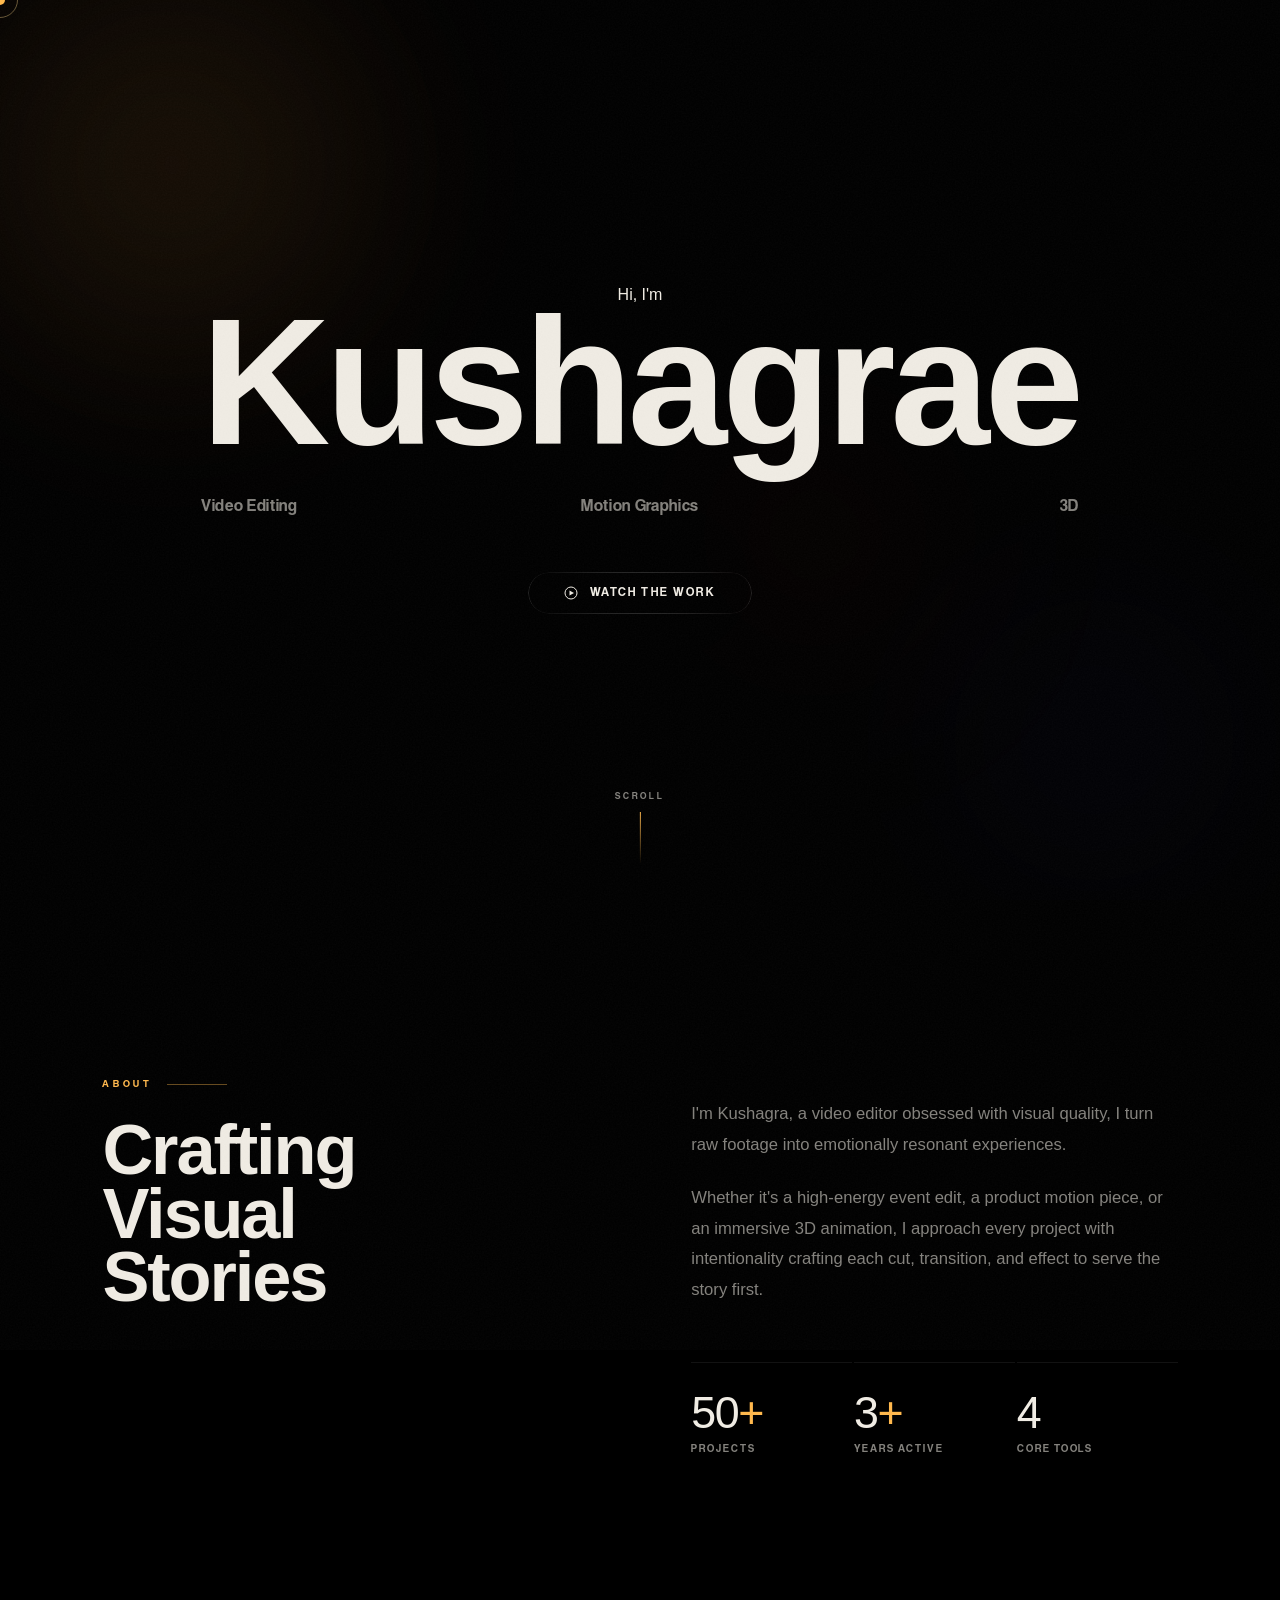
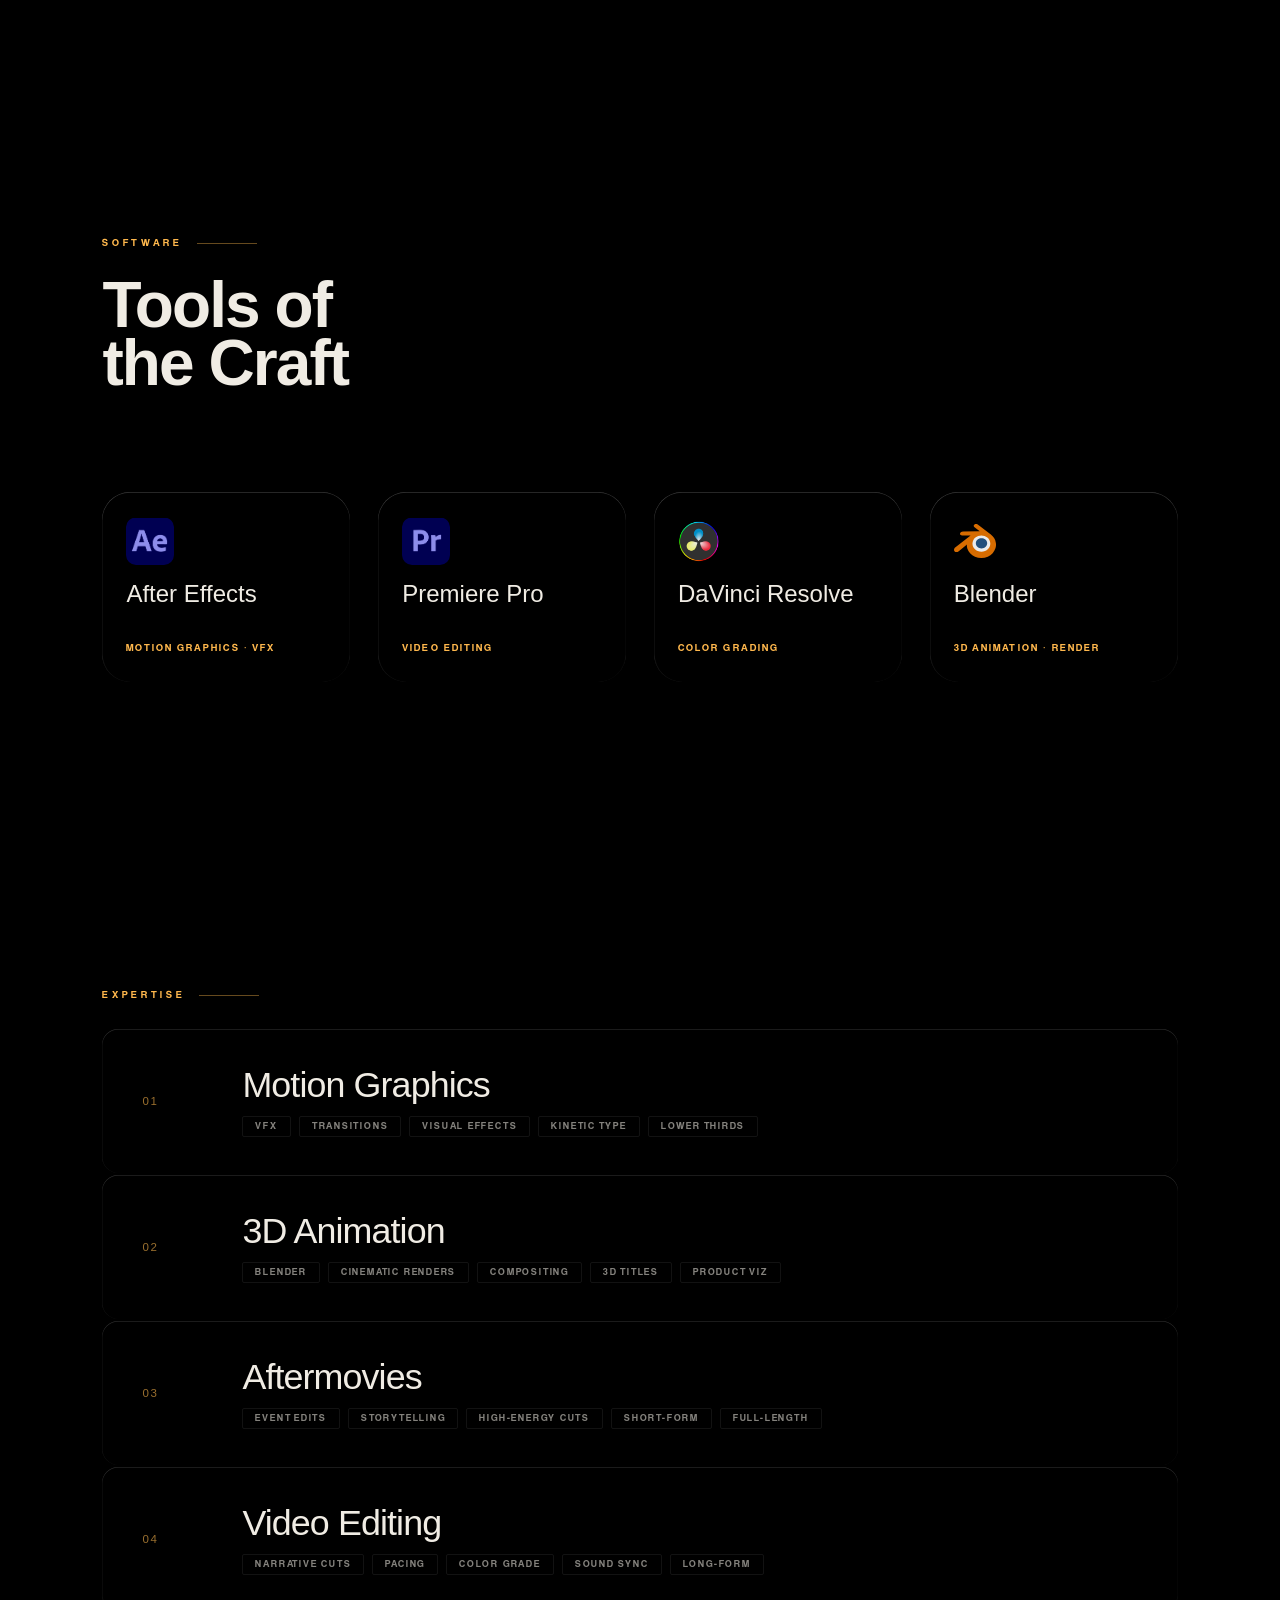
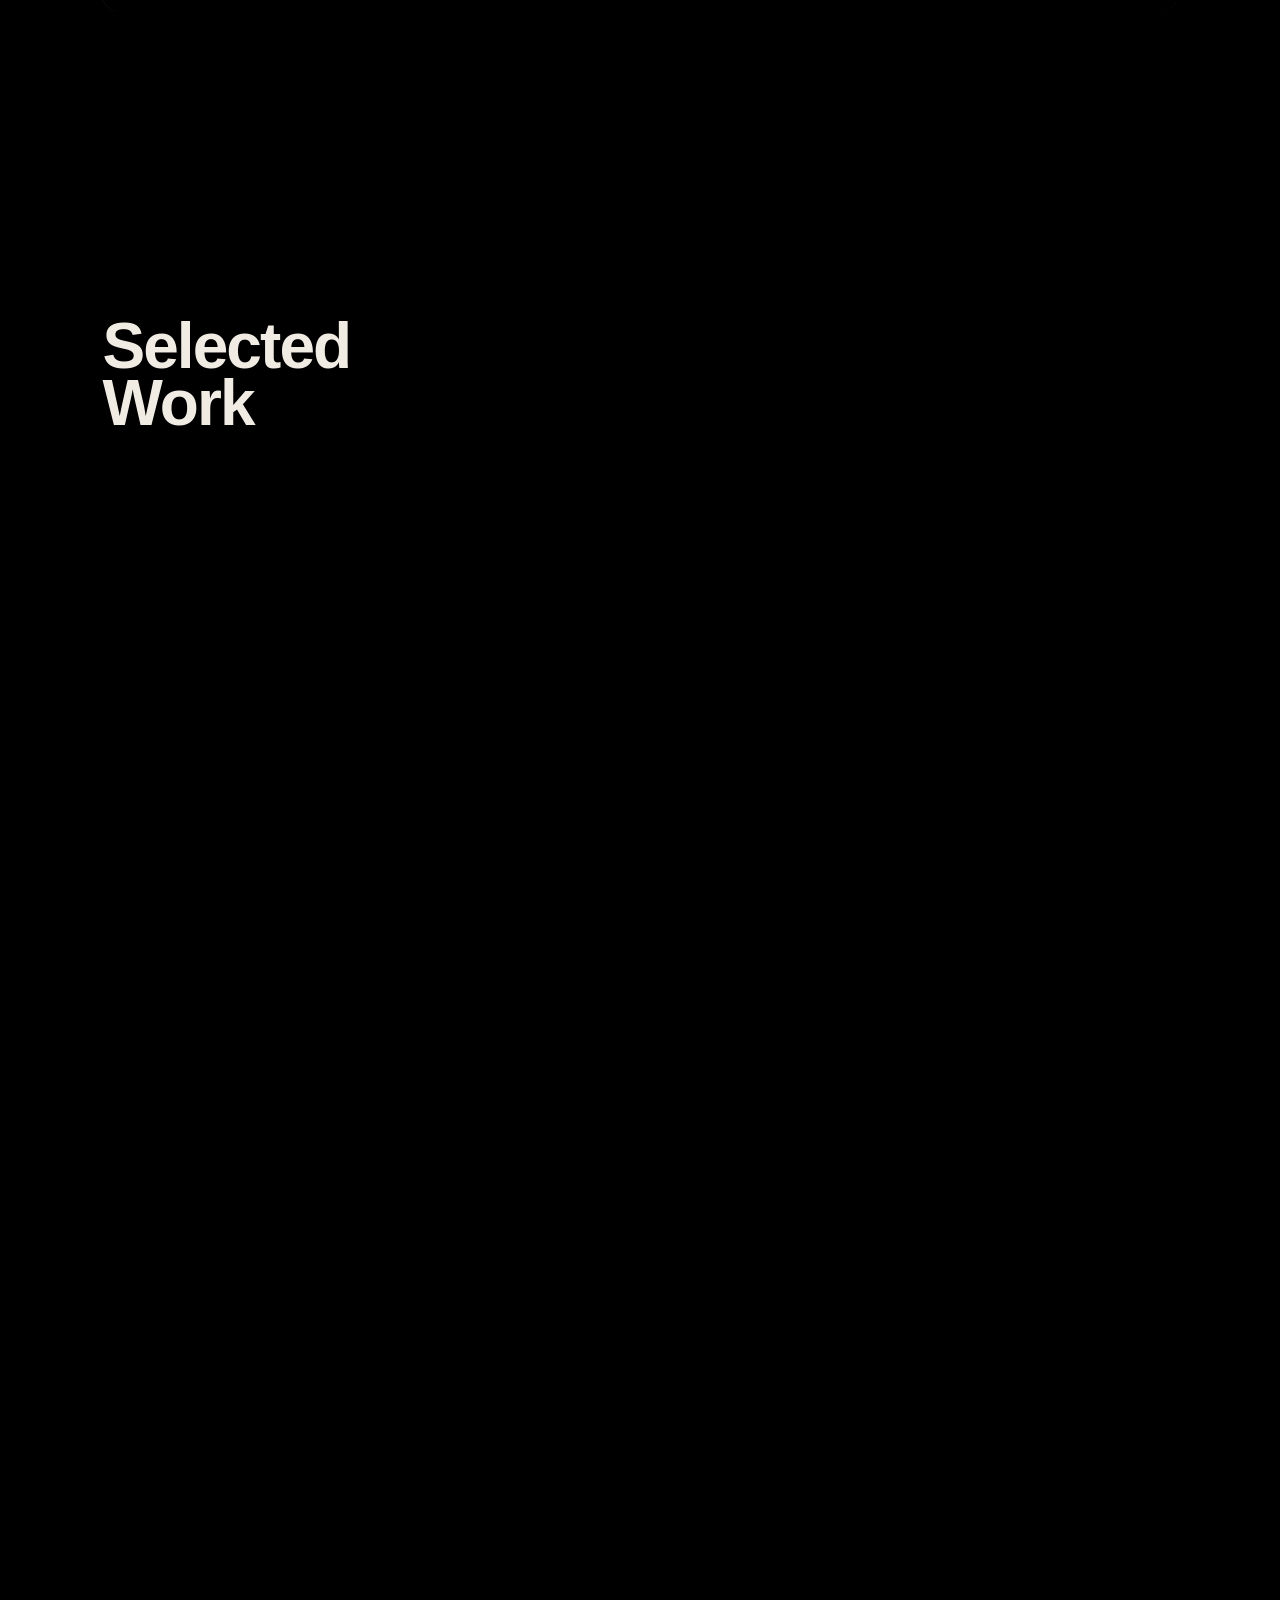
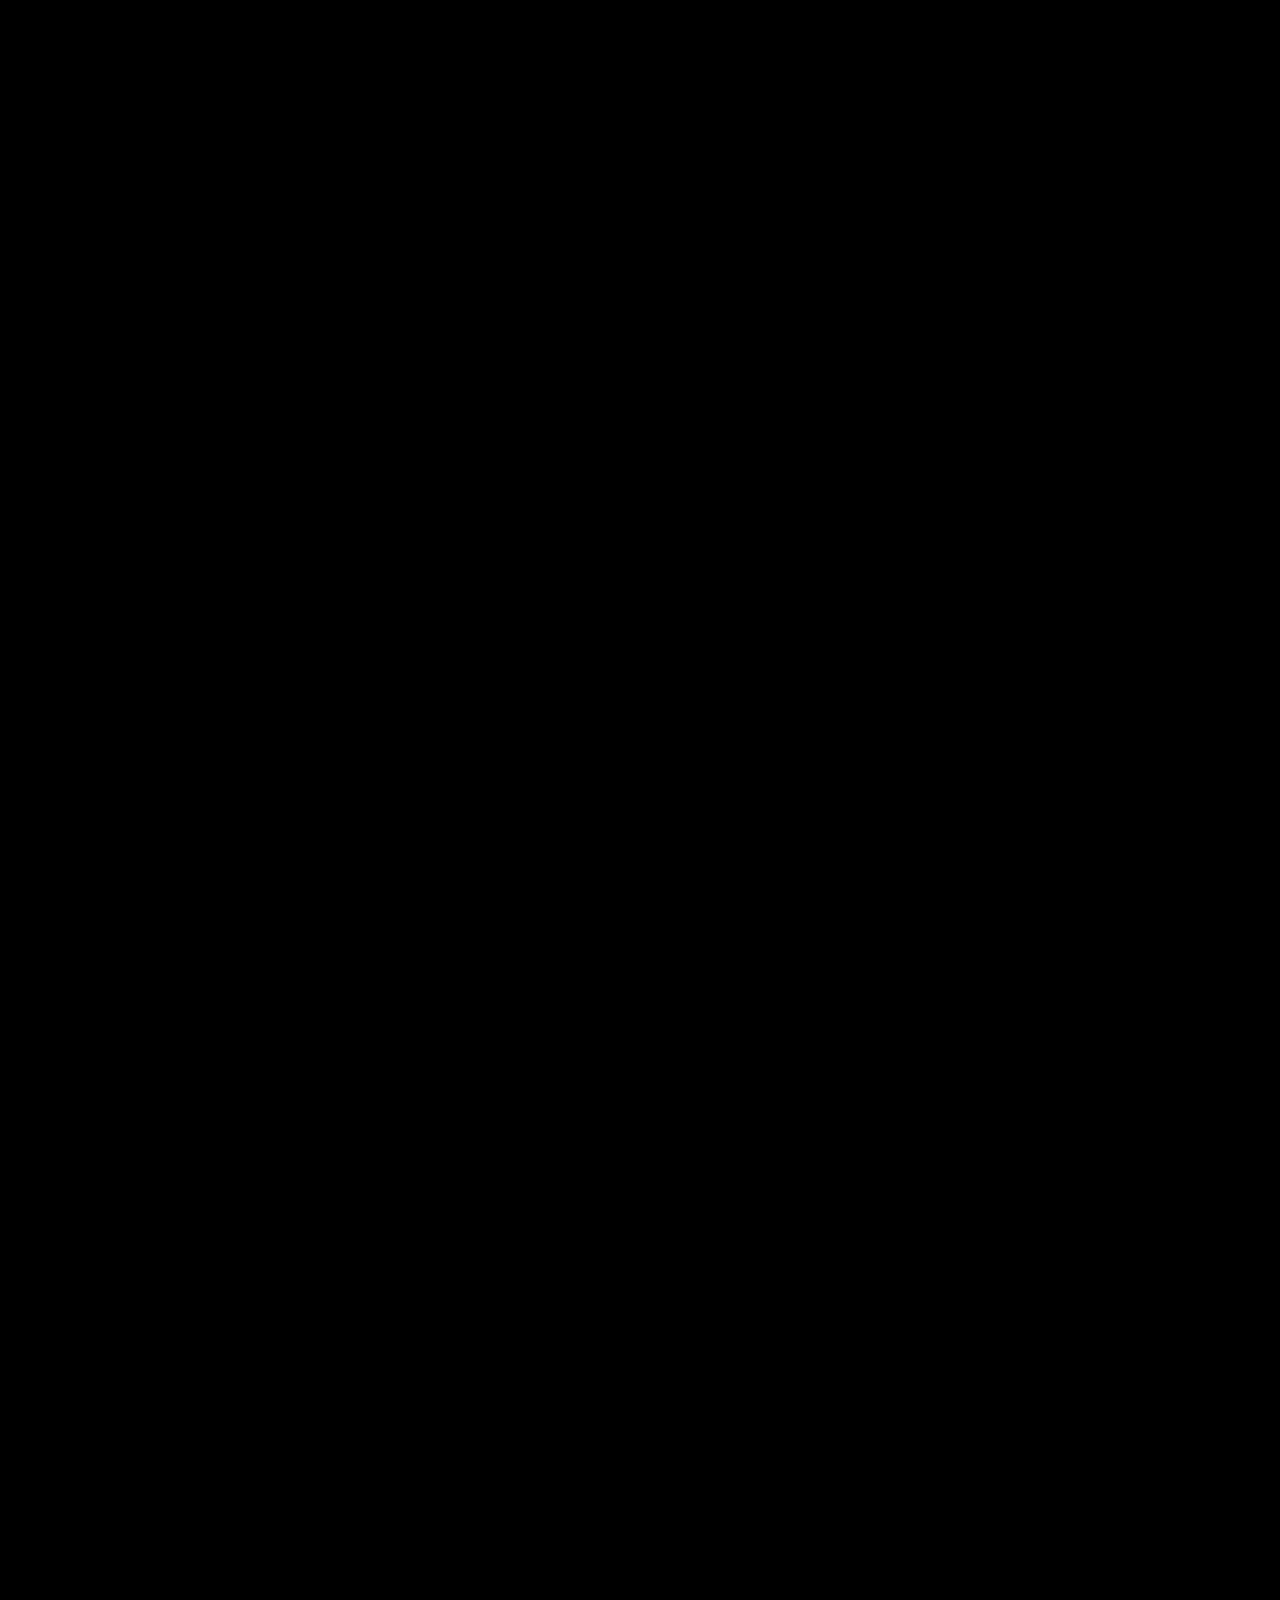
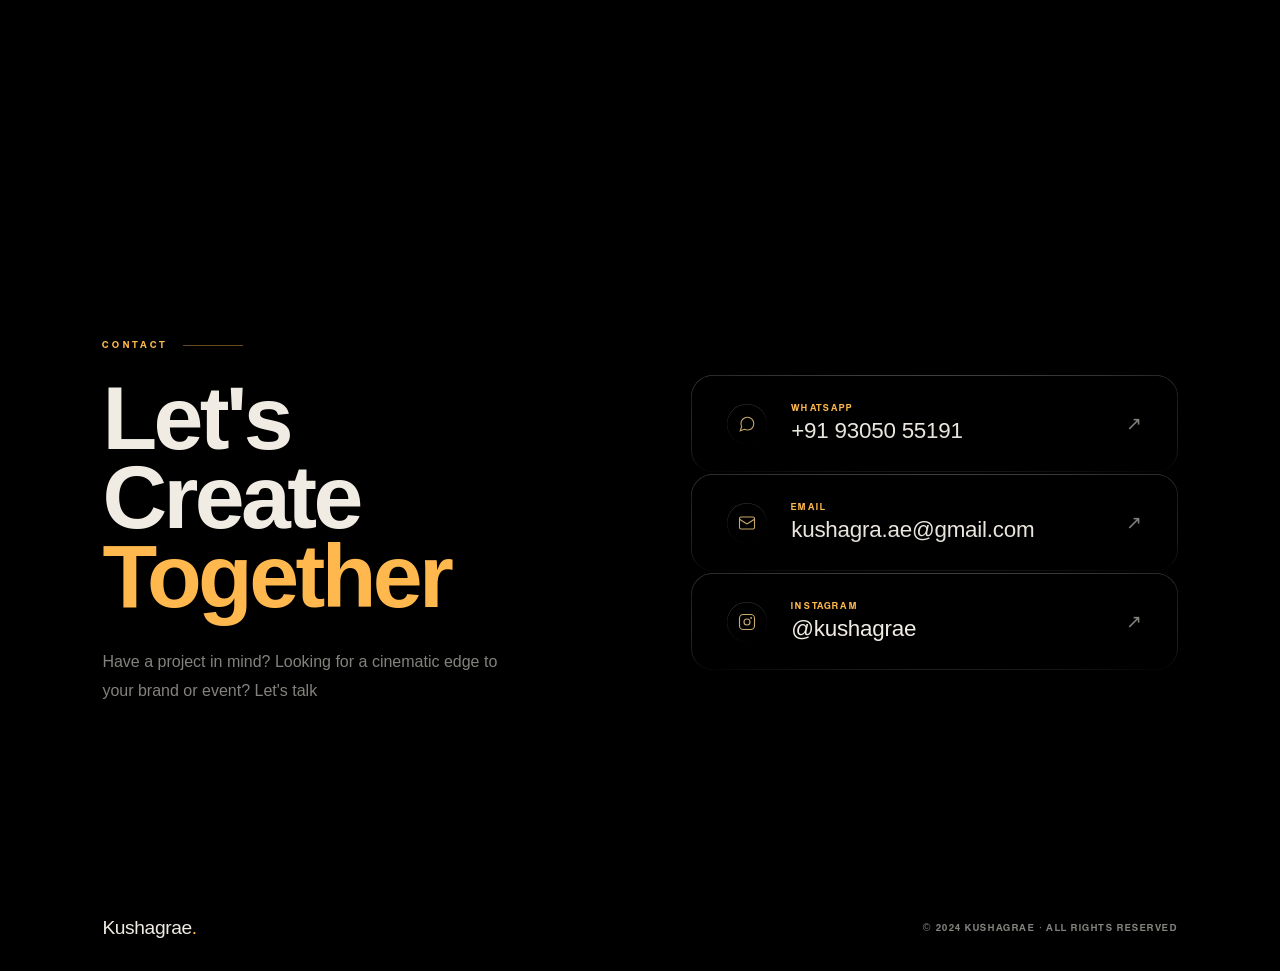
==== commit c26fcc02: "Update index.html" ====
--- a/index.html
+++ b/index.html
@@ -73,7 +73,7 @@
     </div>
     <div class="about-text-col">
       <p class="about-body reveal reveal-delay-1">
-        I'm Kushagra, a video  for pacing and an obsession with visual quality, I turn raw footage into emotionally resonant experiences.
+        I'm Kushagra, a video editor obsessed with visual quality, I turn raw footage into emotionally resonant experiences.
       </p>
       <p class="about-body reveal reveal-delay-2">
         Whether it's a high-energy event edit, a product motion piece, or an immersive 3D animation, I approach every project with intentionality crafting each cut, transition, and effect to serve the story first.
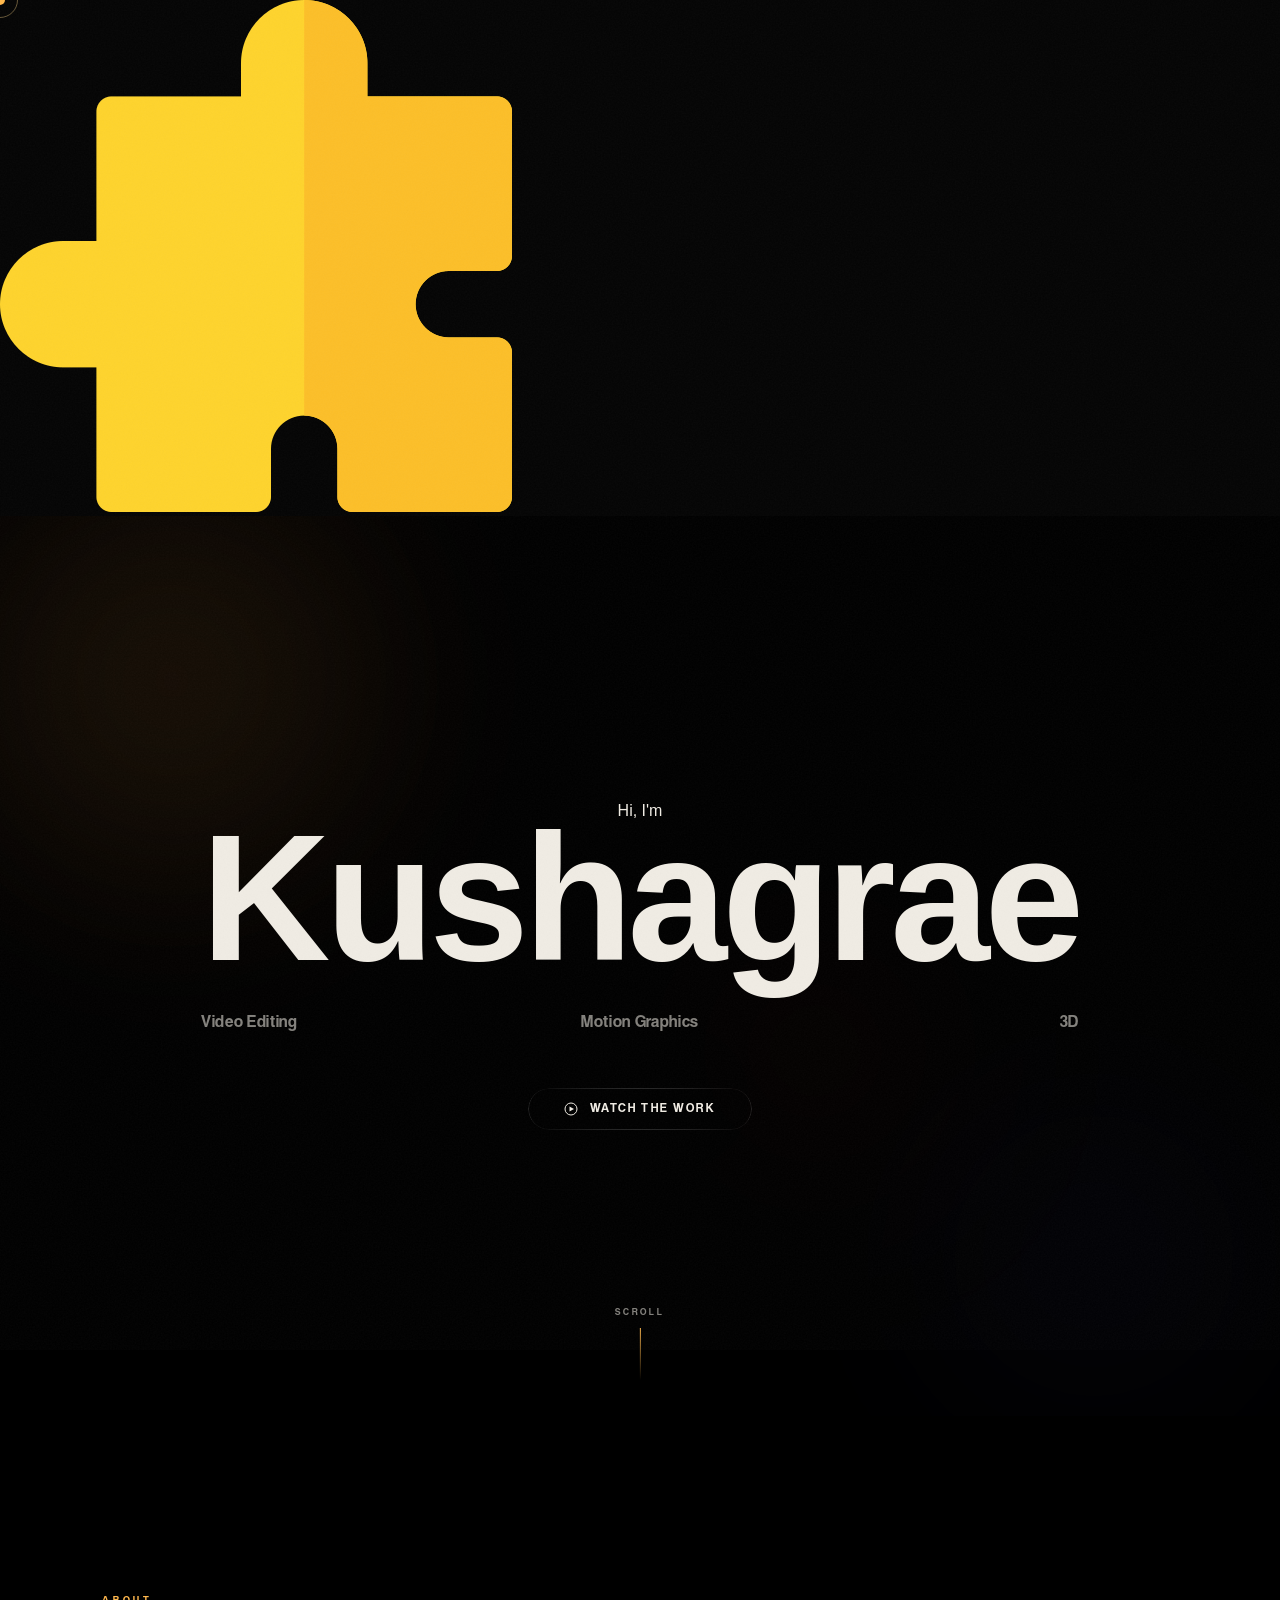
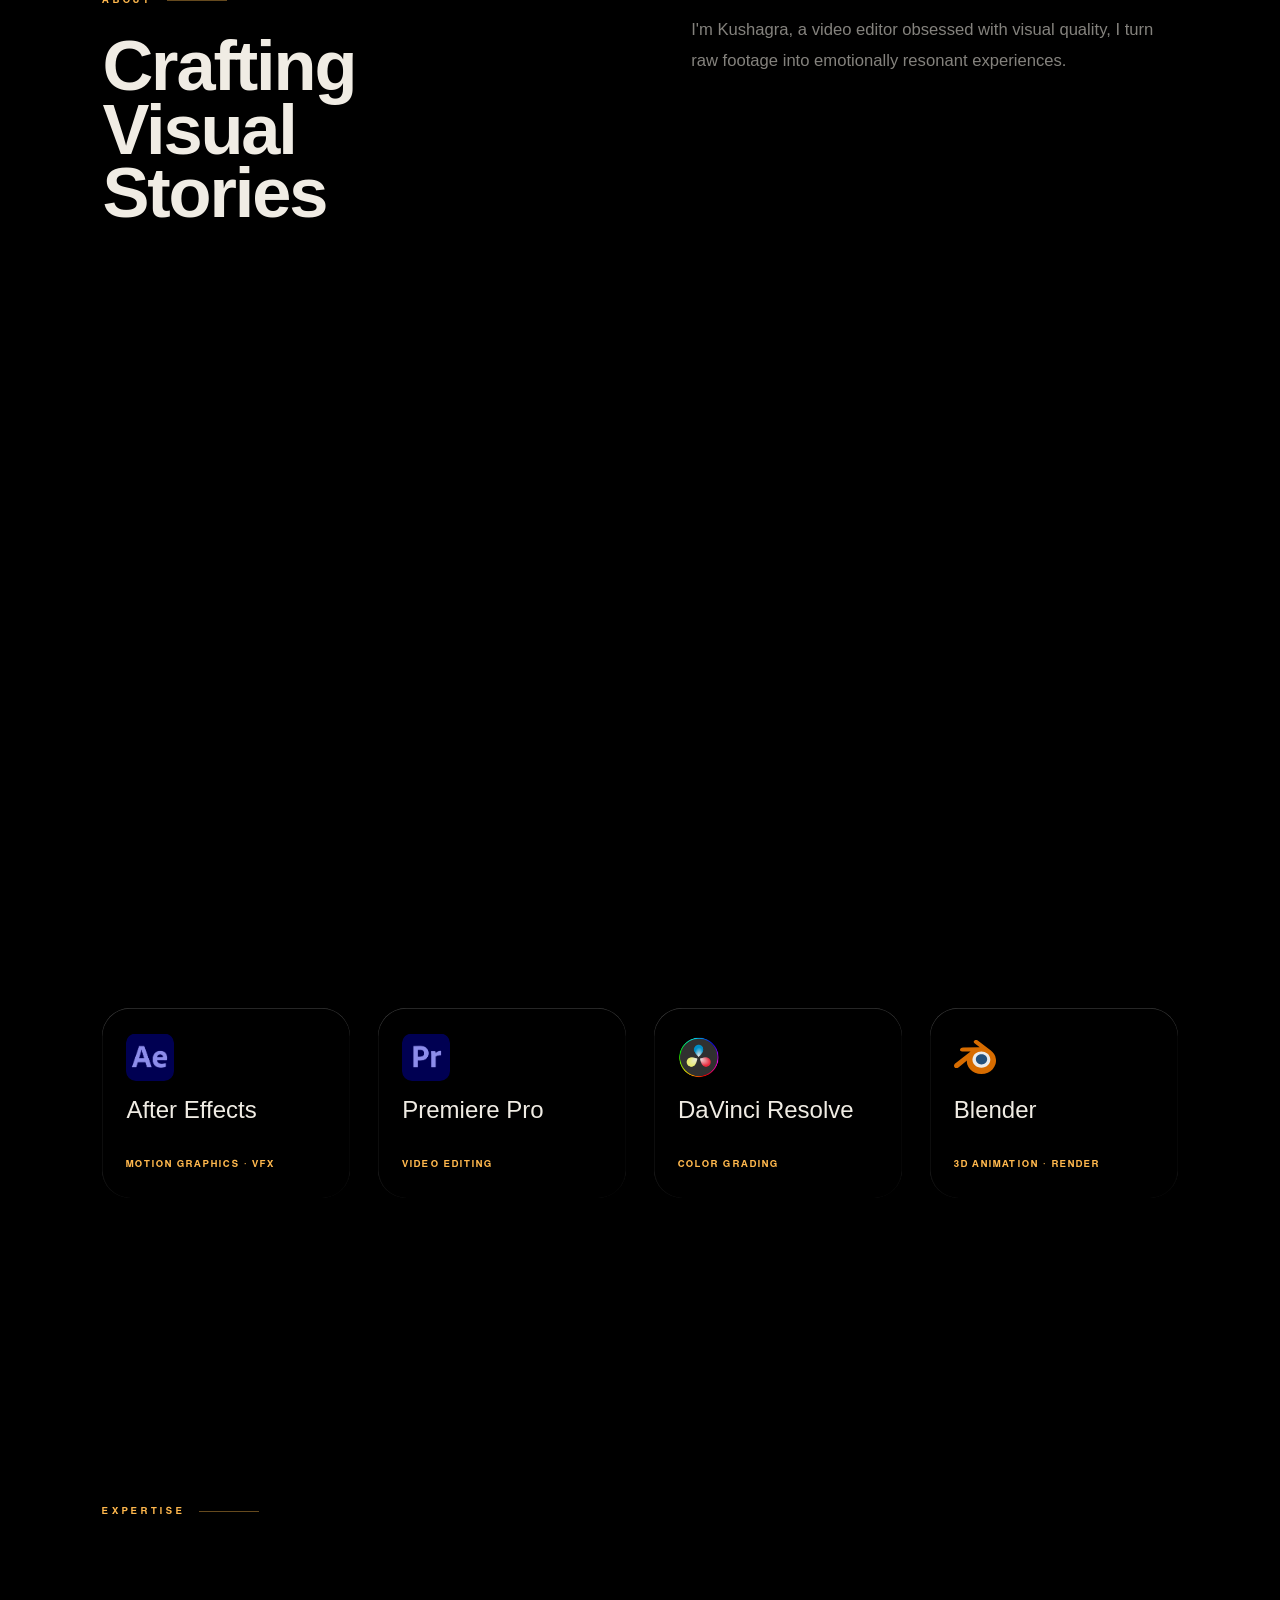
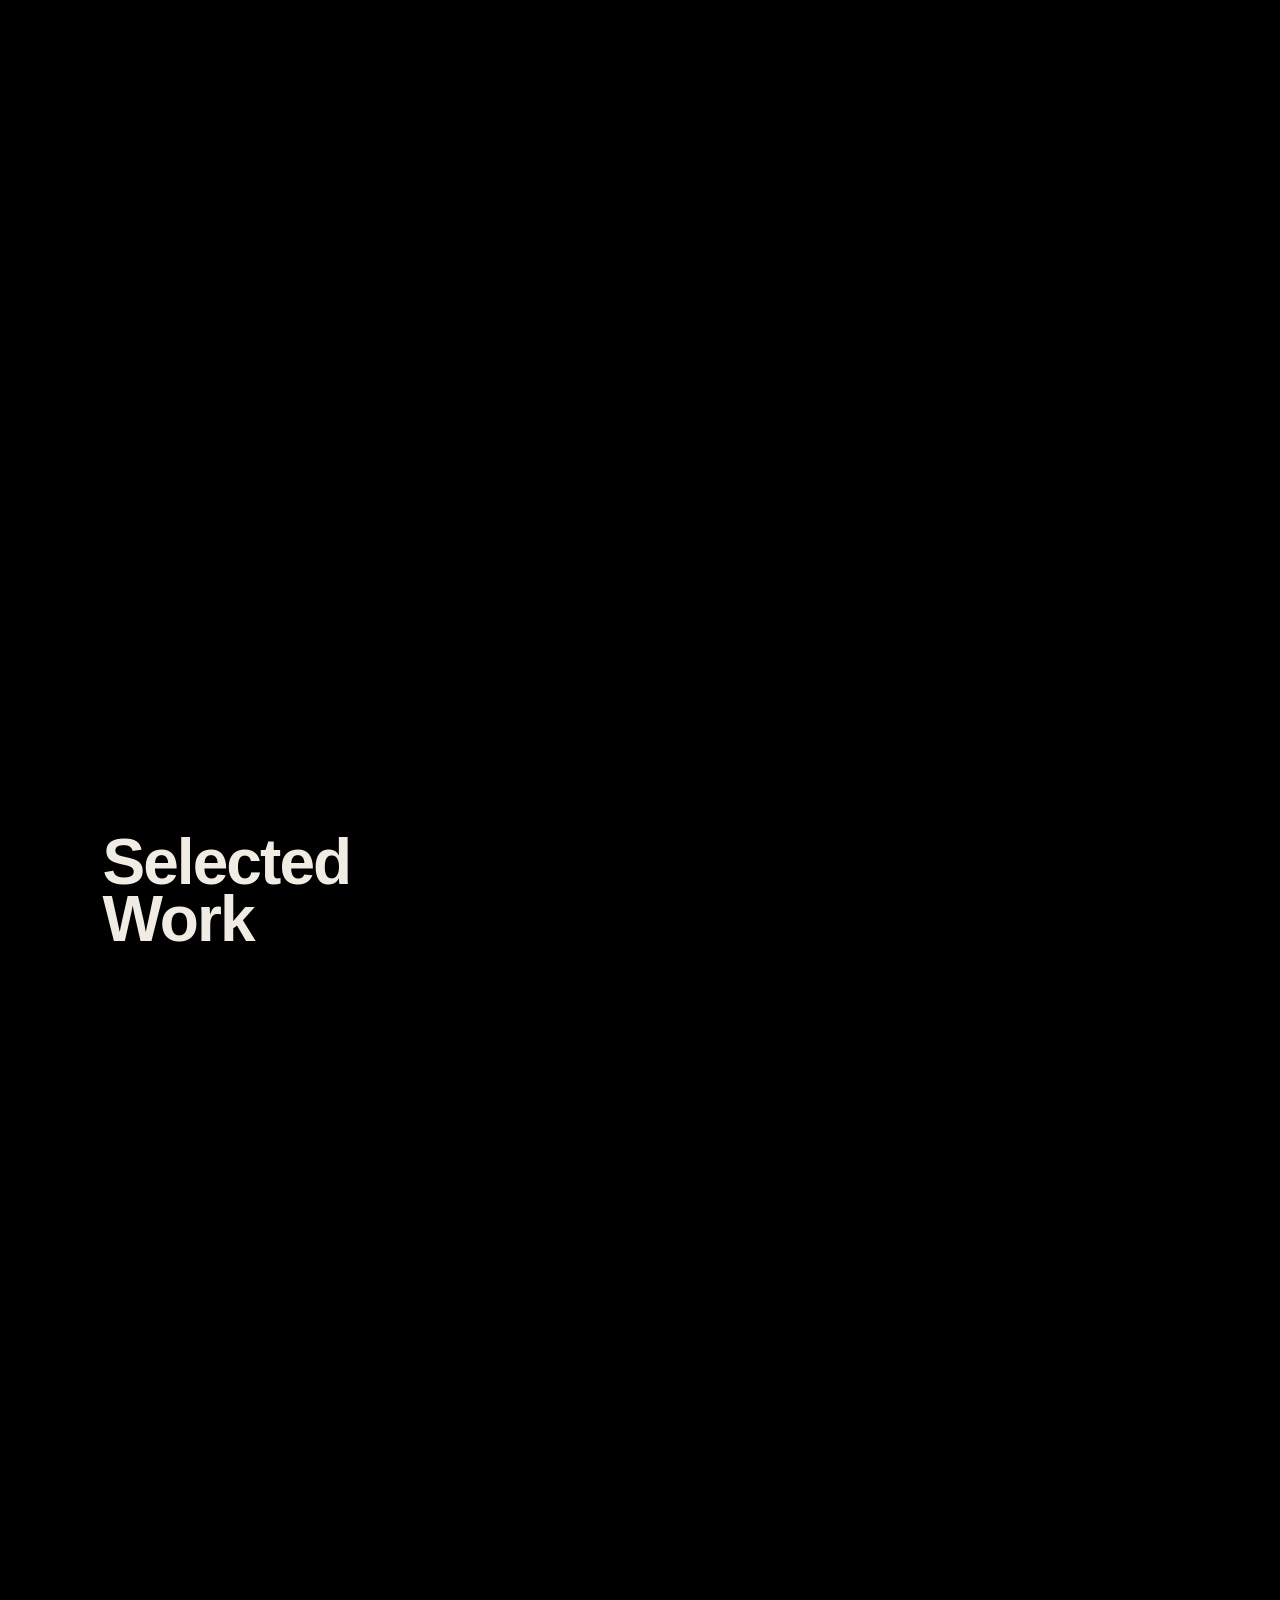
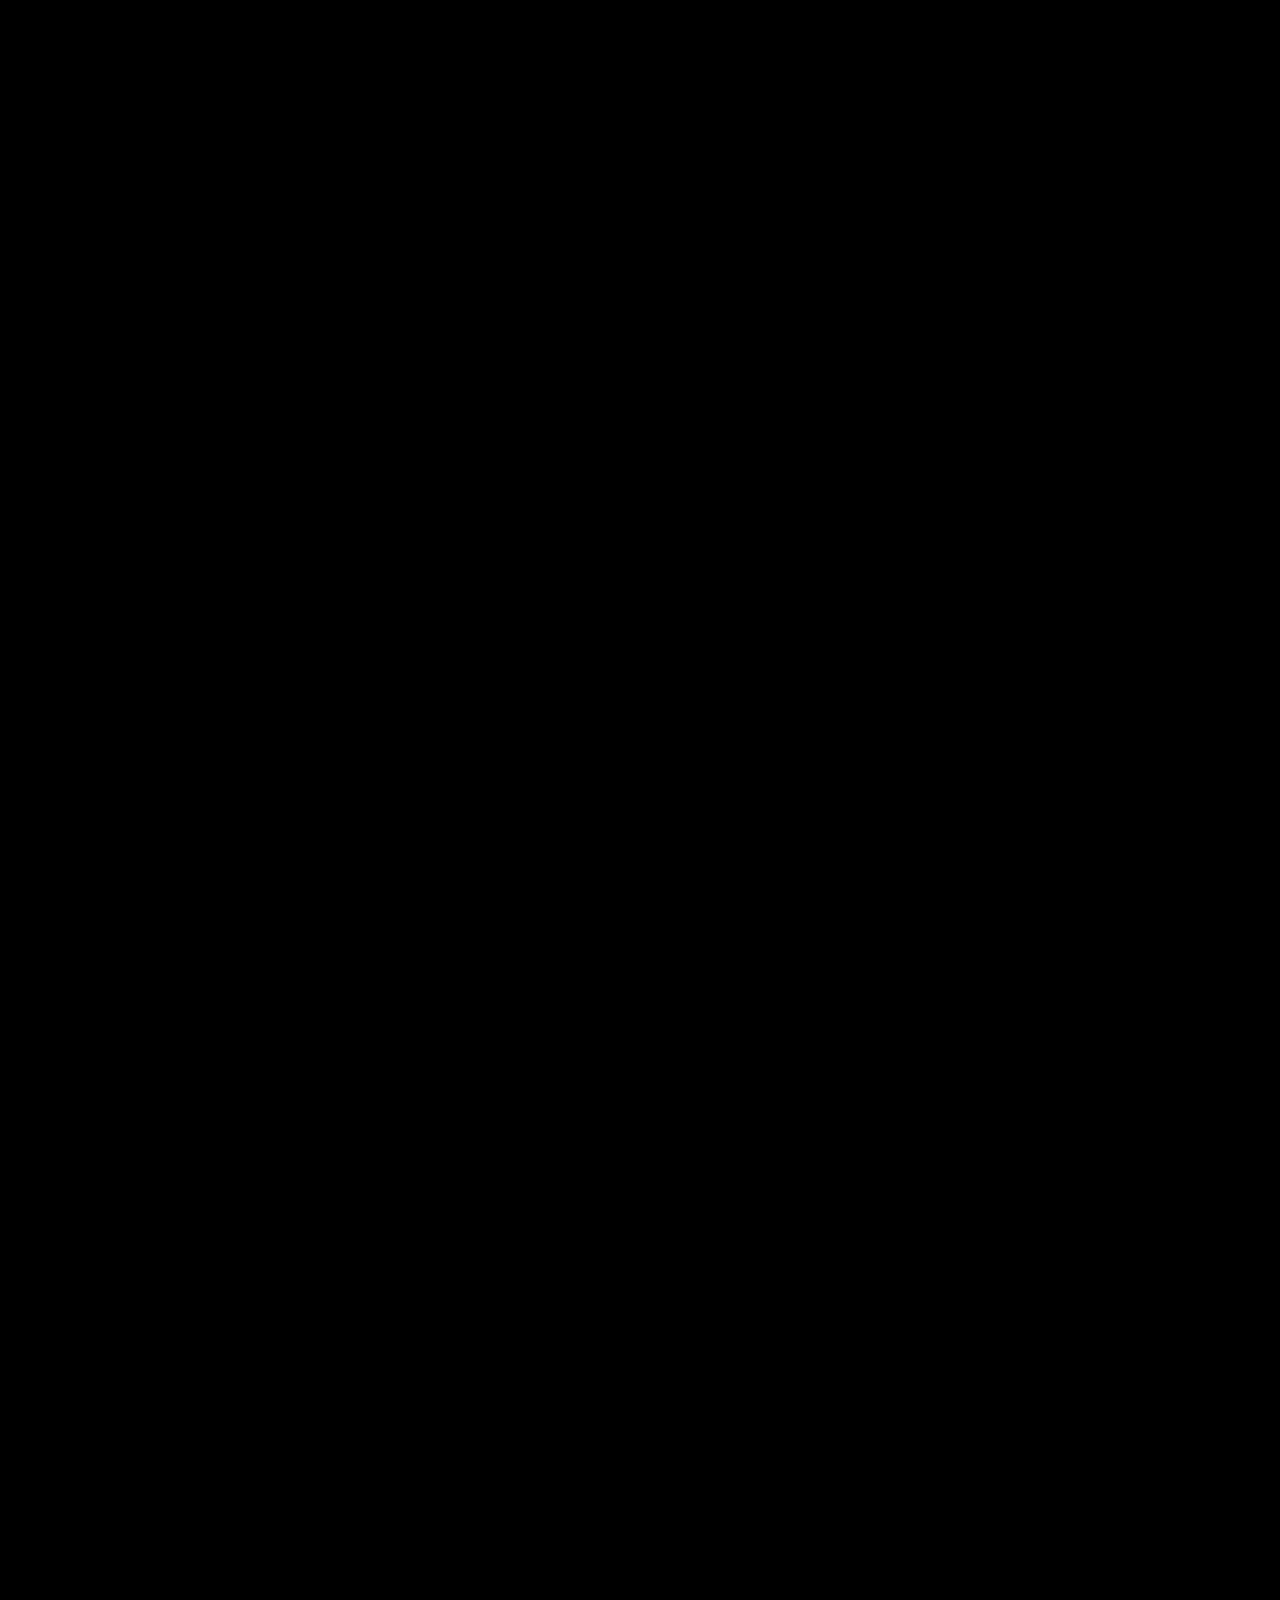
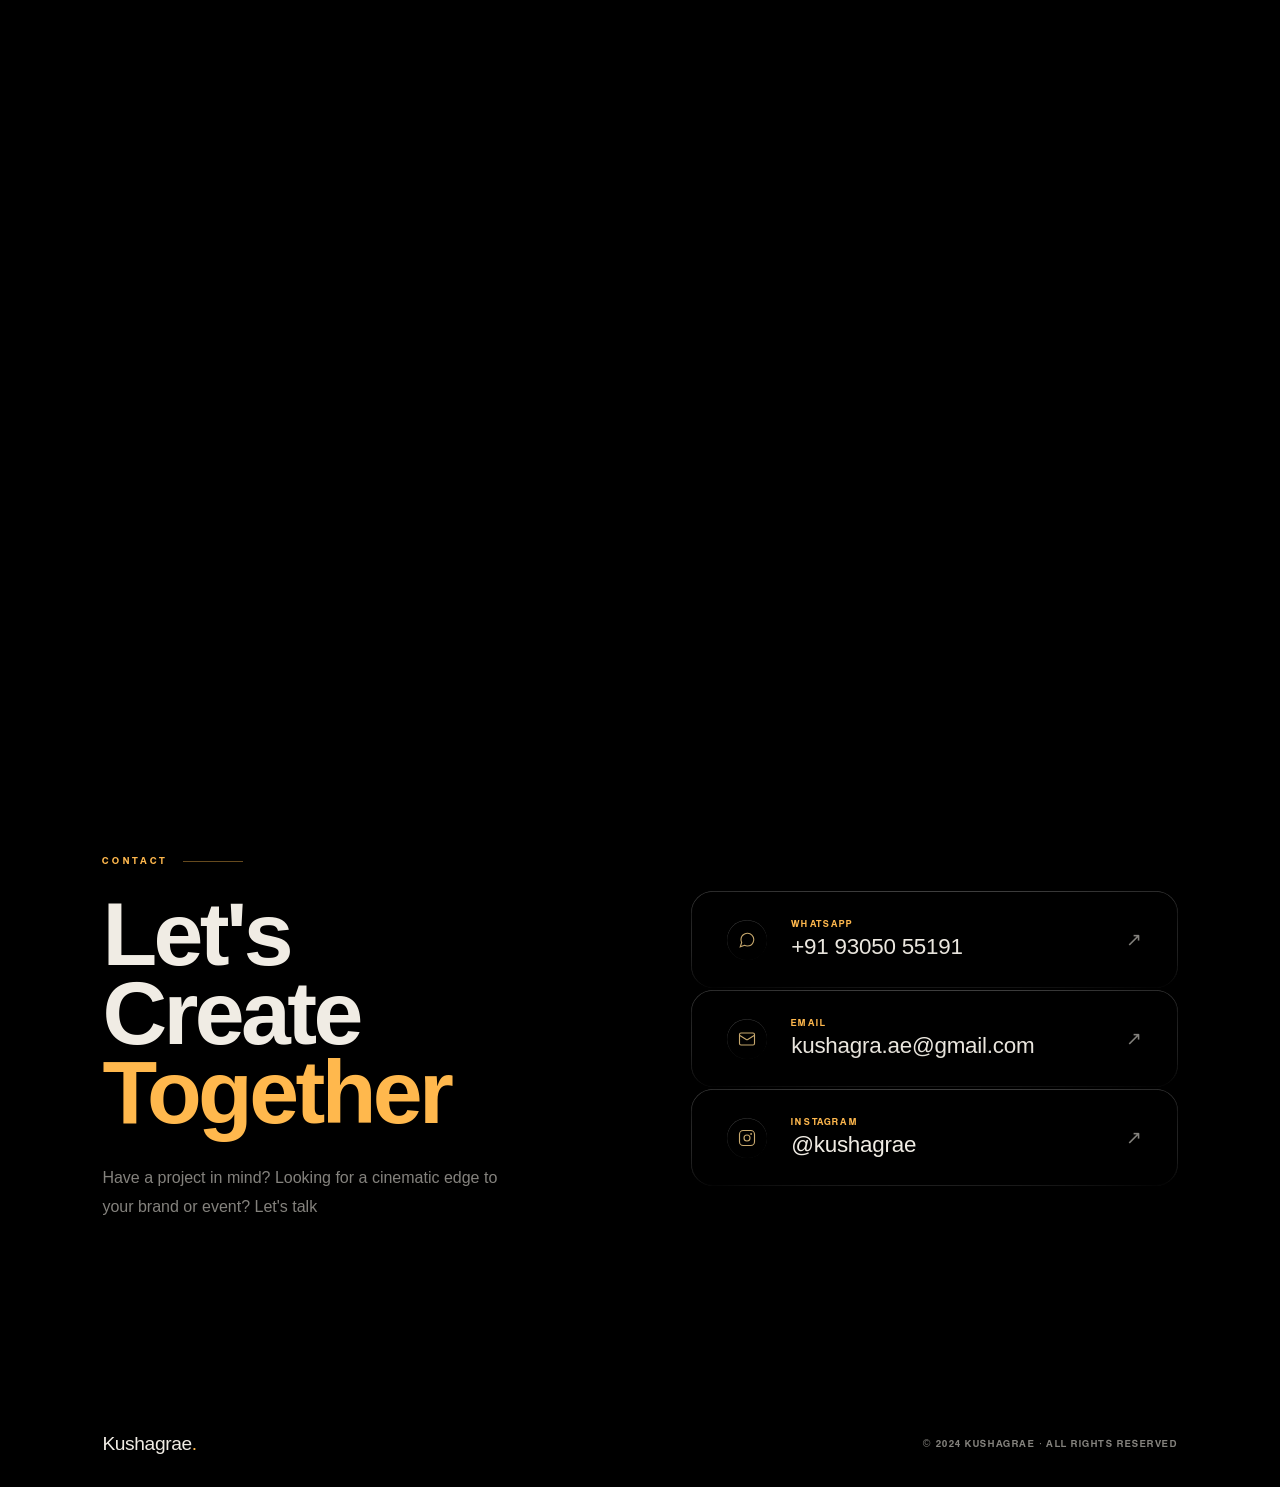
==== commit 2e09a1db: "Update index.html" ====
--- a/index.html
+++ b/index.html
@@ -9,6 +9,13 @@
 
 </head>
 <body>
+ <!-- ═══ LOADER ══════════════════════════════════════════════ -->
+<div id="loader">
+  <img class="loader-icon" src="./Icons/plugin.png" alt="Loading">
+  <div class="loader-bar-track">
+    <div class="loader-bar"></div>
+  </div>
+</div>
 
 <!-- ═══ GRAIN SVG ════════════════════════════════════════════ -->
 <svg id="grain" xmlns="http://www.w3.org/2000/svg">
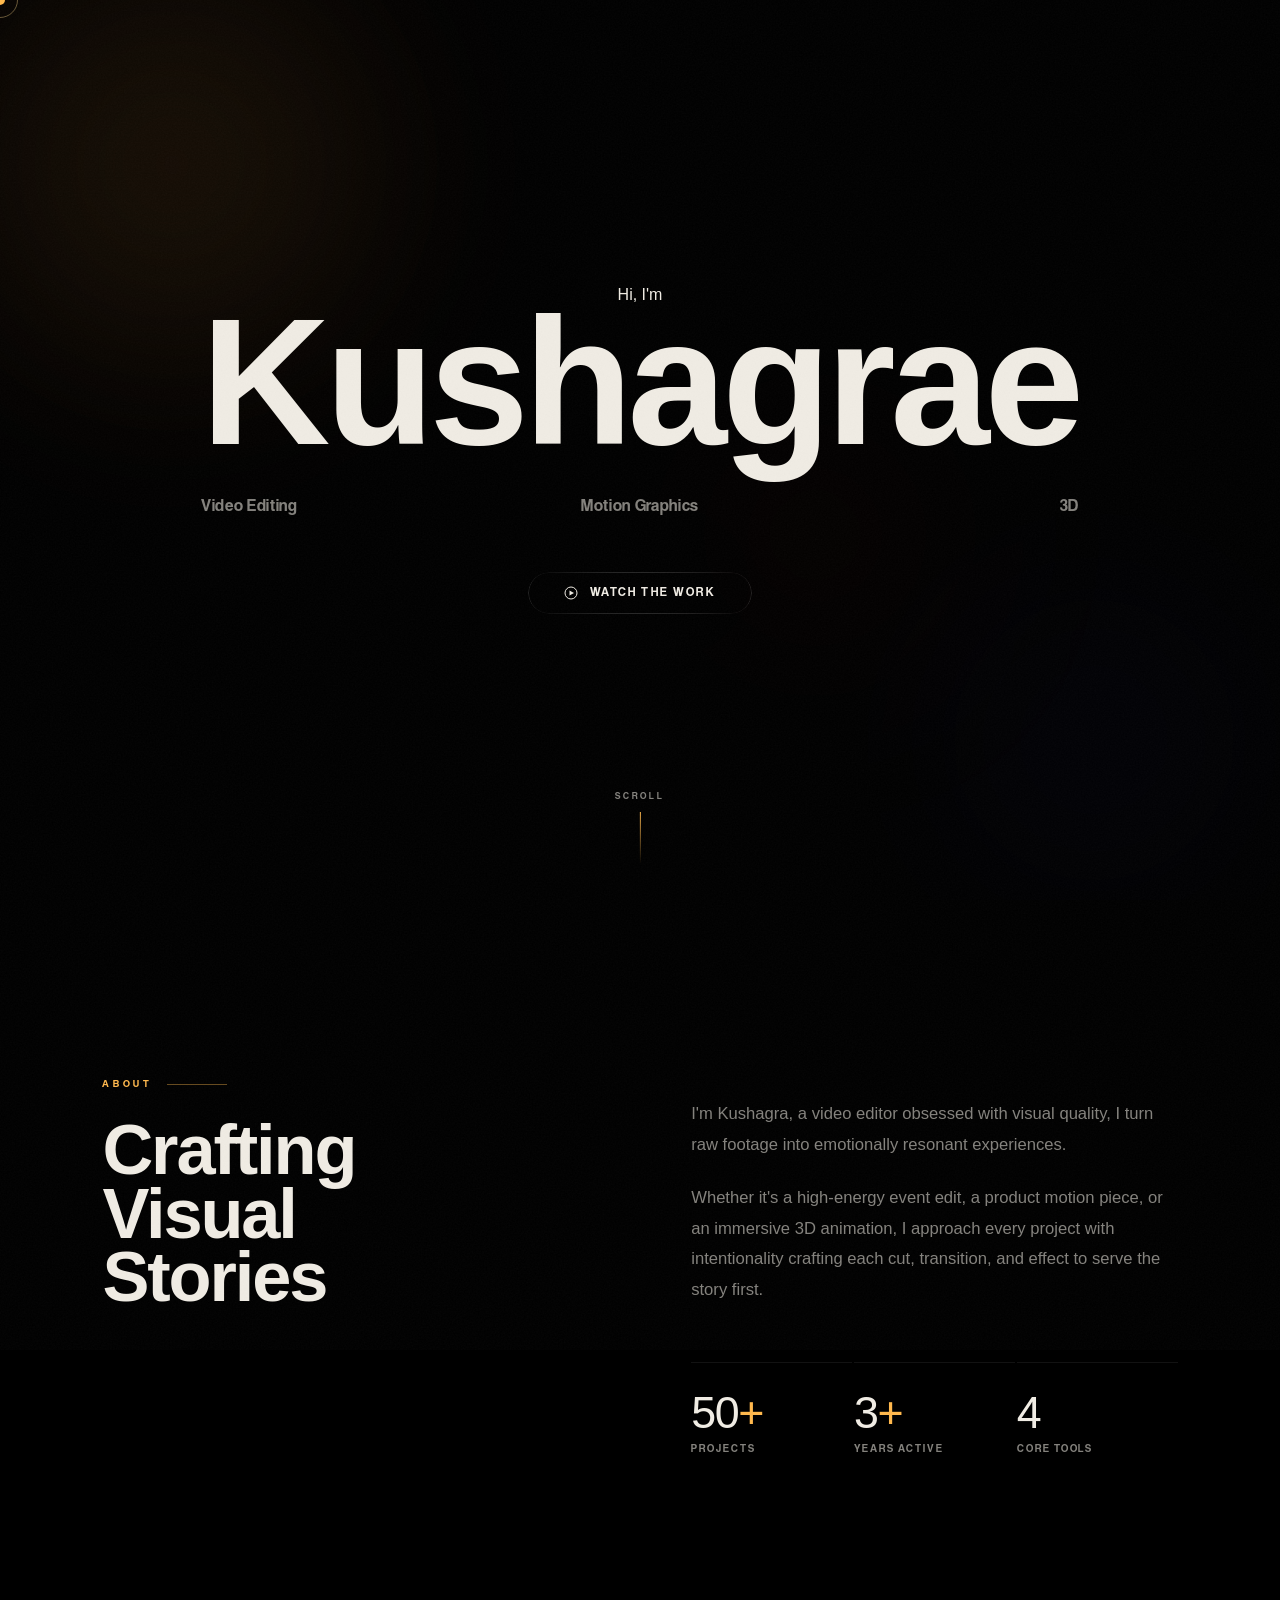
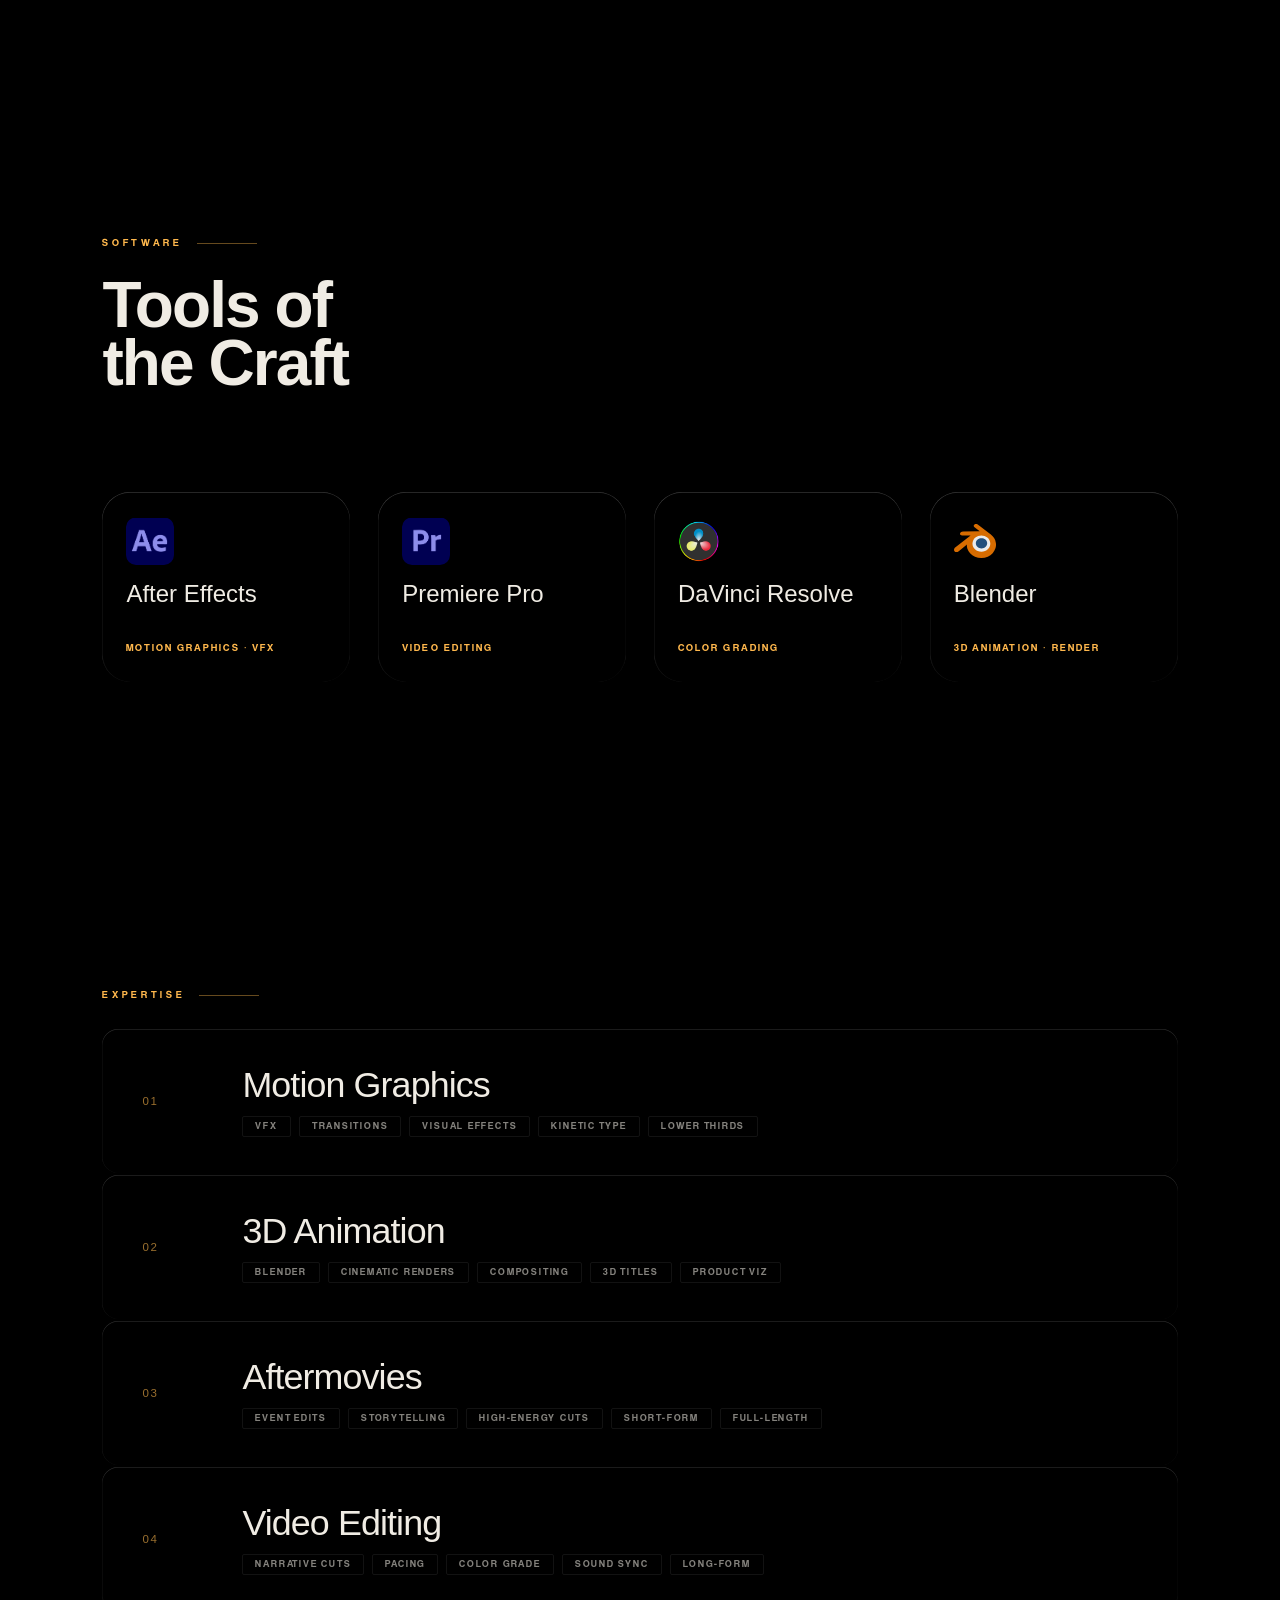
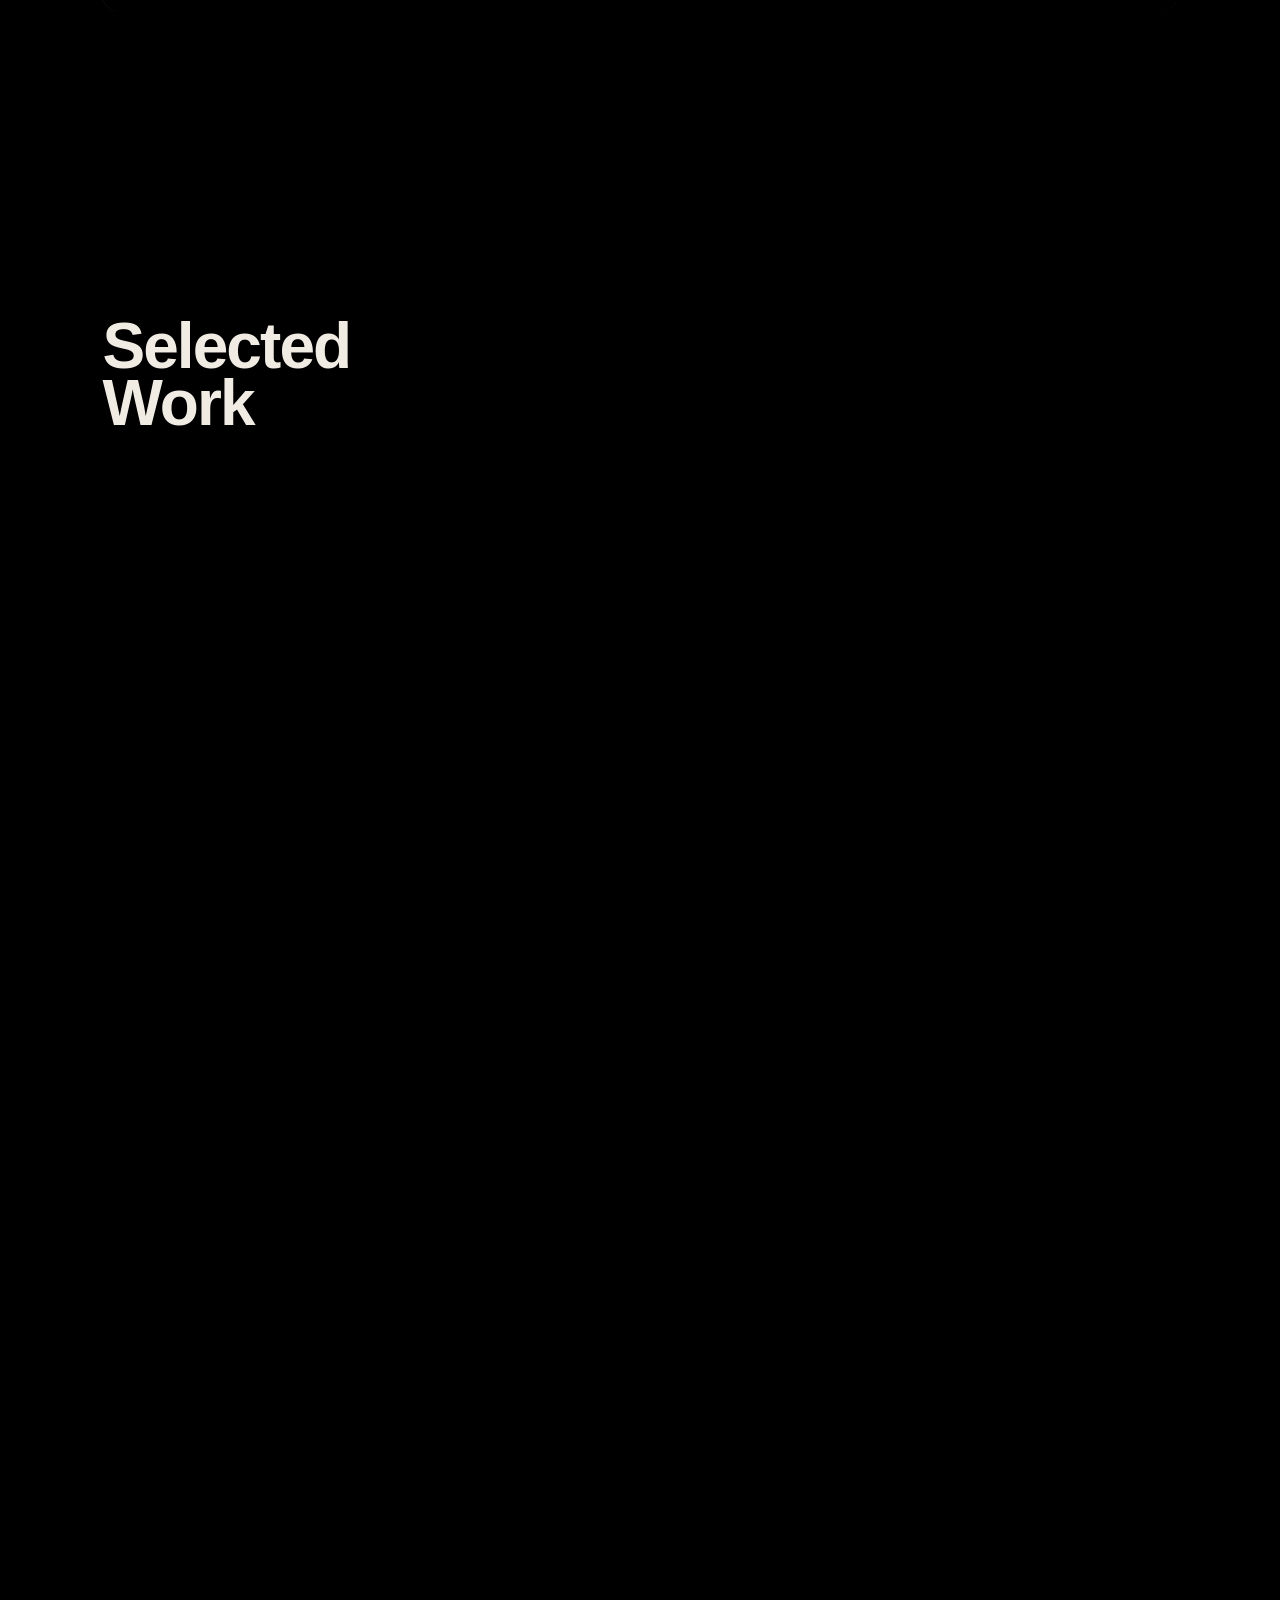
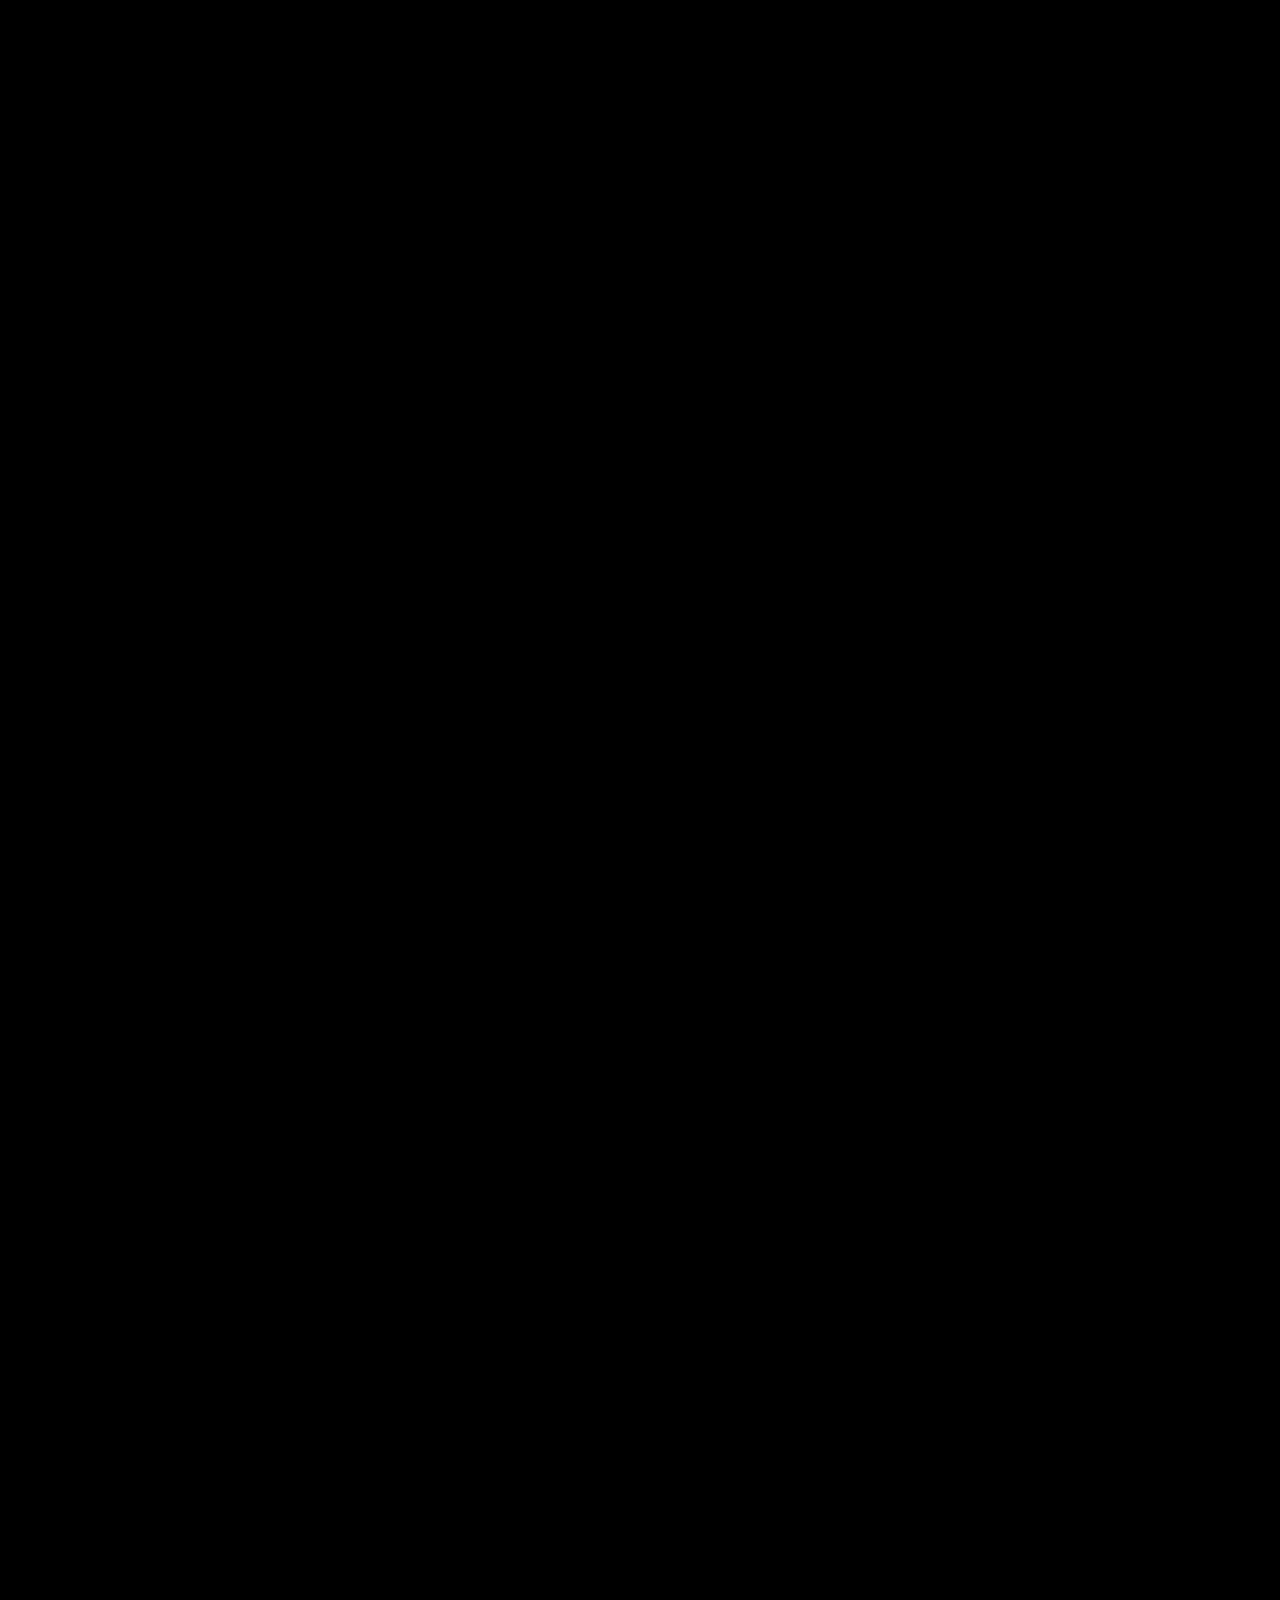
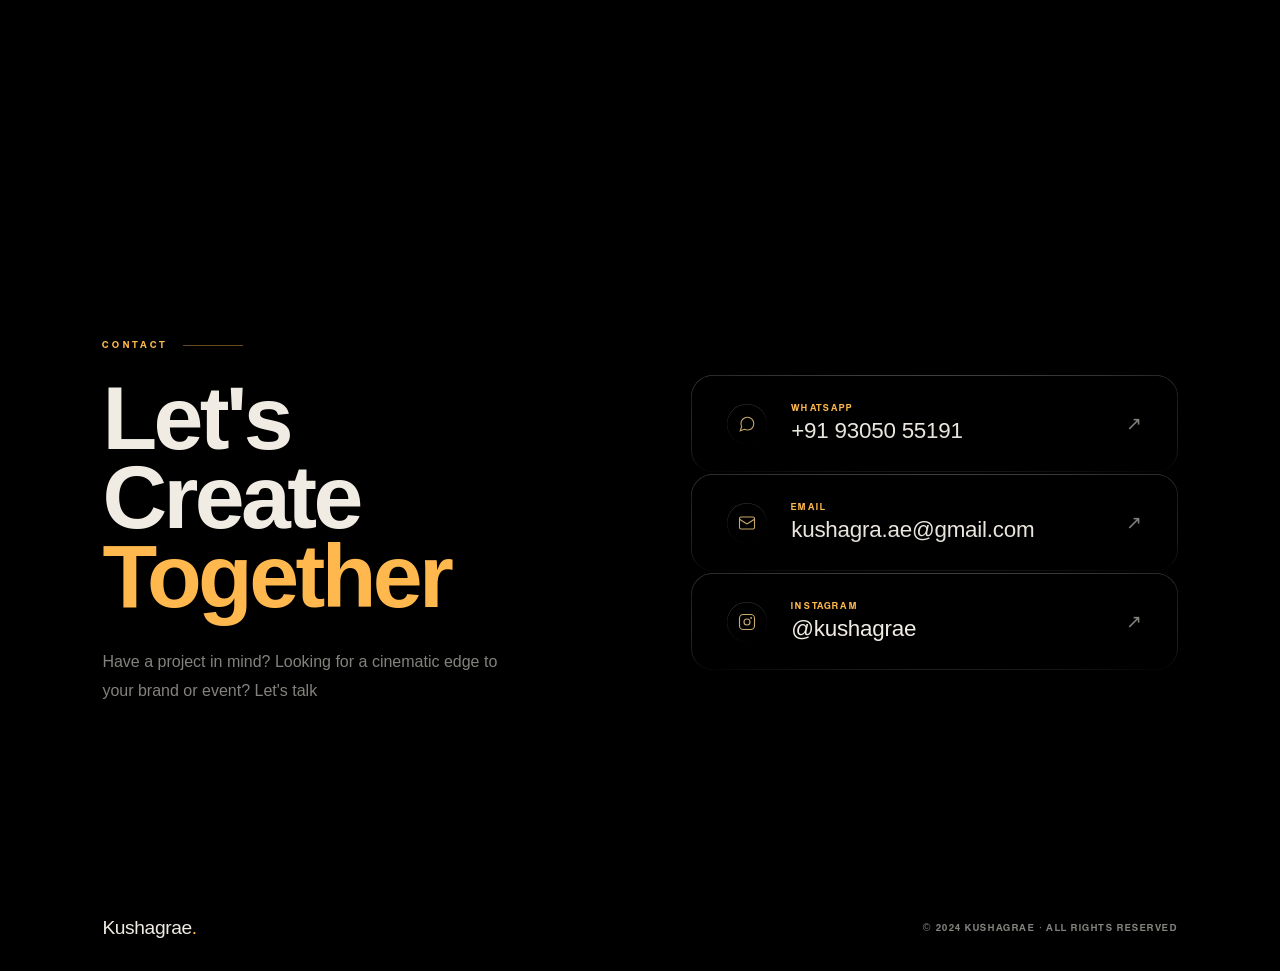
==== commit e525d455: "Update index.html" ====
--- a/index.html
+++ b/index.html
@@ -528,6 +528,30 @@
   requestAnimationFrame(animateRing);
 })();
 
+/* ── LOADER ─────────────────────────────────────────────────── */
+const loaderEl  = document.getElementById('loader');
+const loaderBar = document.querySelector('.loader-bar');
+
+let fakeProgress = 0;
+const fakeInterval = setInterval(() => {
+  const remaining = 85 - fakeProgress;
+  fakeProgress += remaining * 0.07 + 0.4;
+  if (fakeProgress >= 85) { fakeProgress = 85; clearInterval(fakeInterval); }
+  loaderBar.style.width = fakeProgress + '%';
+}, 80);
+
+function dismissLoader() {
+  clearInterval(fakeInterval);
+  loaderBar.style.width = '100%';
+  setTimeout(() => loaderEl.classList.add('hidden'), 350);
+}
+
+window.addEventListener('load', () => {
+  setTimeout(dismissLoader, 600);
+});
+
+setTimeout(dismissLoader, 6000);
+
 /* ── HERO ENTRANCE ──────────────────────────────────────── */
 window.addEventListener('load', () => {
   const eyebrow = document.getElementById('heroEyebrow');
@@ -537,7 +561,6 @@
   const scroll  = document.getElementById('heroScroll');
   const letters = document.querySelectorAll('#heroName .letter');
 
-  // Stagger letters
   setTimeout(() => {
     name.style.opacity = '1';
     letters.forEach((l, i) => {
@@ -599,8 +622,6 @@
 
 videos.forEach(video => observer.observe(video));
 
-
-
 /* ── SMOOTH PARALLAX ON HERO ────────────────────────────── */
 window.addEventListener('scroll', () => {
   const scrollY = window.scrollY;
--- a/style.css
+++ b/style.css
@@ -1181,4 +1181,131 @@
 @media (max-width: 520px) {
   .about-stats { grid-template-columns: 1fr 1fr; }
 }
+/* ─── LOADER ─────────────────────────────────────────────────── */
+#loader {
+  position: fixed;
+  inset: 0;
+  z-index: 99999;
+  background: #000;
+  display: flex;
+  flex-direction: column;
+  align-items: center;
+  justify-content: center;
+  gap: 32px;
+  transition: opacity 0.7s ease, visibility 0.7s ease;
+}
+
+#loader.hidden {
+  opacity: 0;
+  visibility: hidden;
+  pointer-events: none;
+}
+
+.loader-icon {
+  width: 56px;
+  height: 56px;
+  object-fit: contain;
+  animation: loaderSpin 1.2s linear infinite;
+  filter: brightness(1.1);
+}
+
+@keyframes loaderSpin {
+  from { transform: rotate(0deg); }
+  to   { transform: rotate(360deg); }
+}
+
+.loader-bar-track {
+  width: clamp(160px, 30vw, 280px);
+  height: 1px;
+  background: rgba(255,255,255,0.1);
+  border-radius: 1px;
+  overflow: hidden;
+}
+
+.loader-bar {
+  height: 100%;
+  width: 0%;
+  background: var(--accent);
+  border-radius: 1px;
+  transition: width 0.25s ease-out;
+}
+/* ─── MOBILE RESPONSIVE FIXES ───────────────────────────────── */
+@media (max-width: 768px) {
+
+  /* Hide custom cursor on touch devices */
+  #cursor, #cursor-ring { display: none; }
+  body { cursor: auto; }
+  a, button { cursor: pointer; }
+
+  /* Hero */
+  .hero-tagline {
+    flex-direction: column;
+    align-items: center;
+    gap: 8px;
+    text-align: center;
+    font-size: 0.75rem;
+  }
+  .hero-tagline span { text-align: center !important; }
+  .hero-cta { margin-top: 36px; }
+
+  /* Skills grid: 2 columns on mobile */
+  .skills-grid {
+    flex-wrap: wrap;
+    justify-content: center;
+    gap: 16px;
+  }
+  .skill-card {
+    width: calc(50% - 8px);
+    min-width: 140px;
+    height: auto;
+    padding: 20px 16px;
+  }
+
+  /* Categories */
+  .category-item {
+    padding: 24px 20px;
+    gap: 16px;
+    grid-template-columns: 36px 1fr;
+  }
+  .cat-title { font-size: clamp(1.1rem, 5vw, 1.6rem); }
+
+  /* Portfolio rows: stack vertically */
+  .pf-row {
+    flex-direction: column;
+  }
+  .pf-row .pf-item.ratio-9-16,
+  .pf-row .pf-item.ratio-16-9 {
+    width: 100% !important;
+    flex: none !important;
+  }
+  /* Keep 9:16 items from being absurdly tall — cap them */
+  .pf-item.ratio-9-16 {
+    aspect-ratio: 9 / 14;
+  }
+
+  /* Contact */
+  .contact-inner {
+    grid-template-columns: 1fr;
+    gap: 48px;
+  }
+  .contact-link {
+    padding: 20px 24px;
+    gap: 16px;
+  }
+  .contact-handle { font-size: 0.9rem; }
+}
+
+@media (max-width: 480px) {
+  /* Skills: single column on very small phones */
+  .skill-card {
+    width: 100%;
+    max-width: 320px;
+  }
+
+  /* About stats: 2 columns */
+  .about-stats { grid-template-columns: 1fr 1fr; }
+
+  /* Footer */
+  footer { flex-direction: column; text-align: center; gap: 12px; }
+}
 </style>
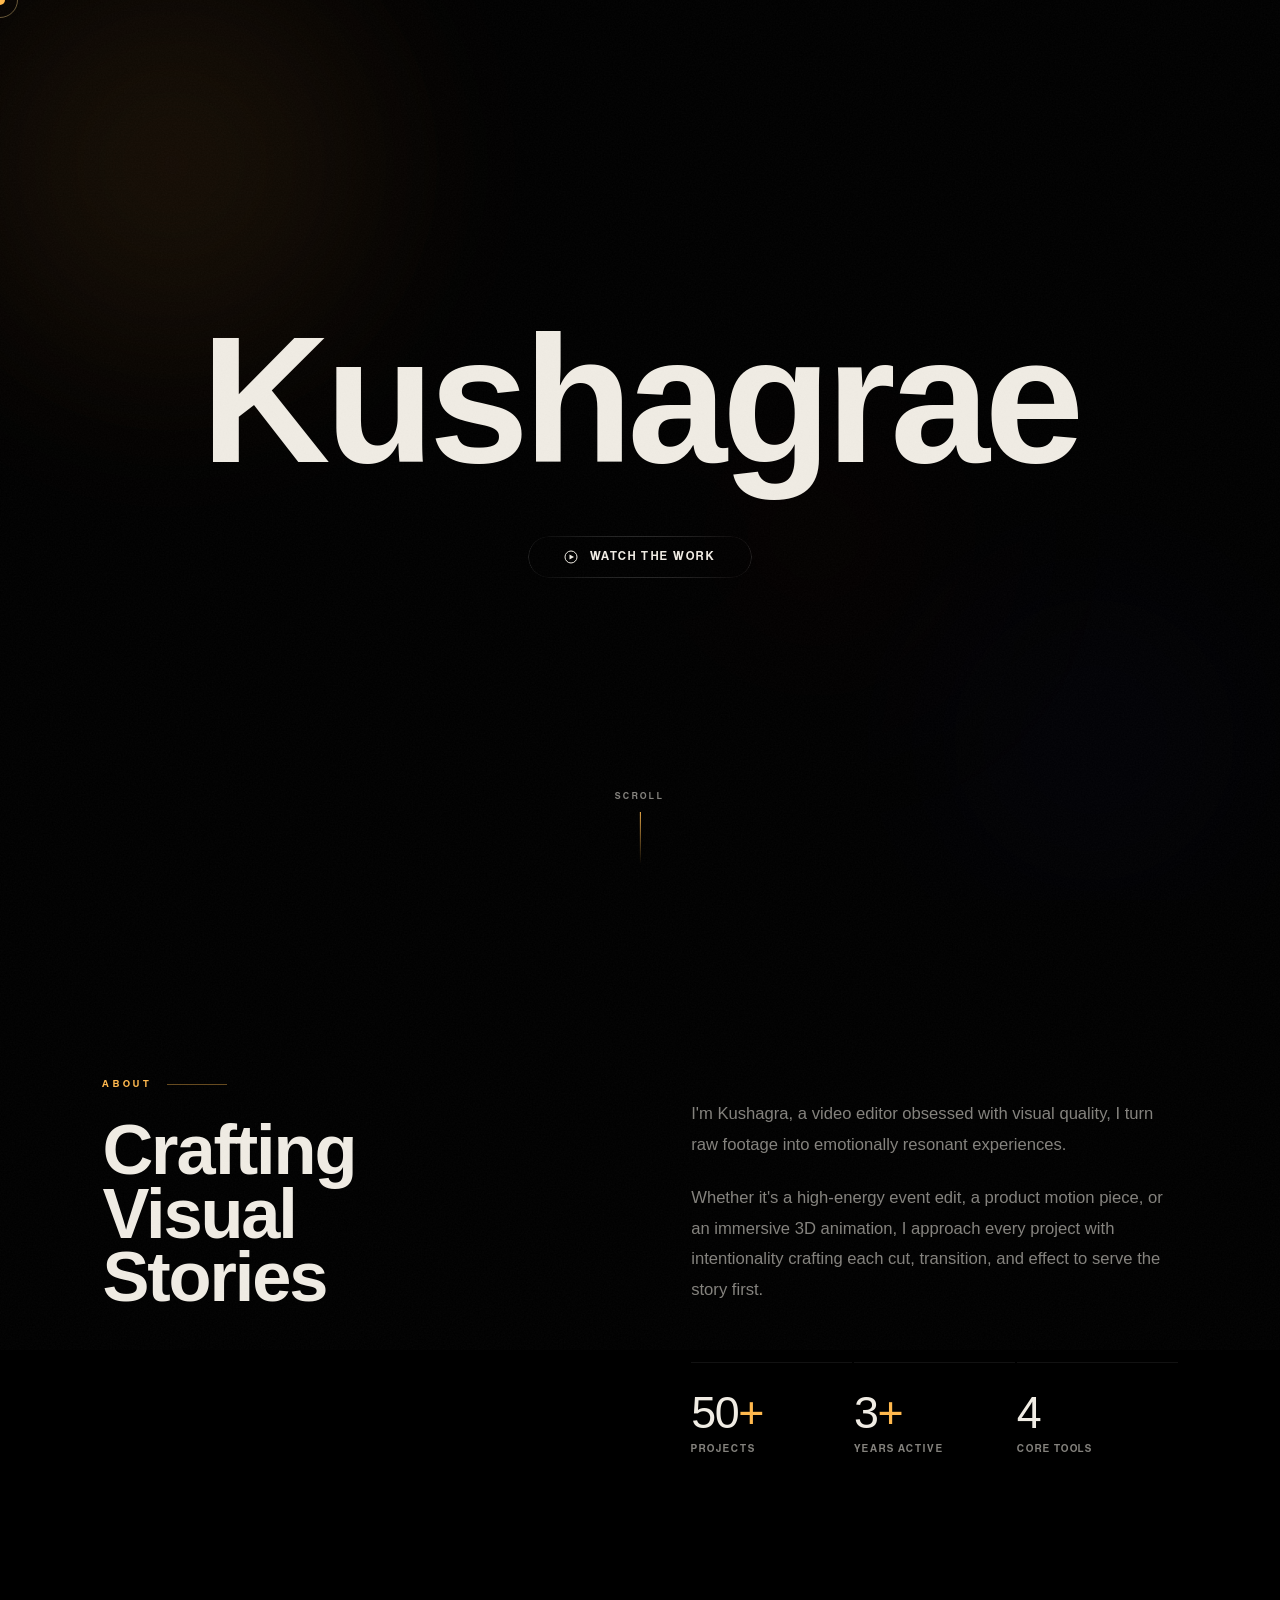
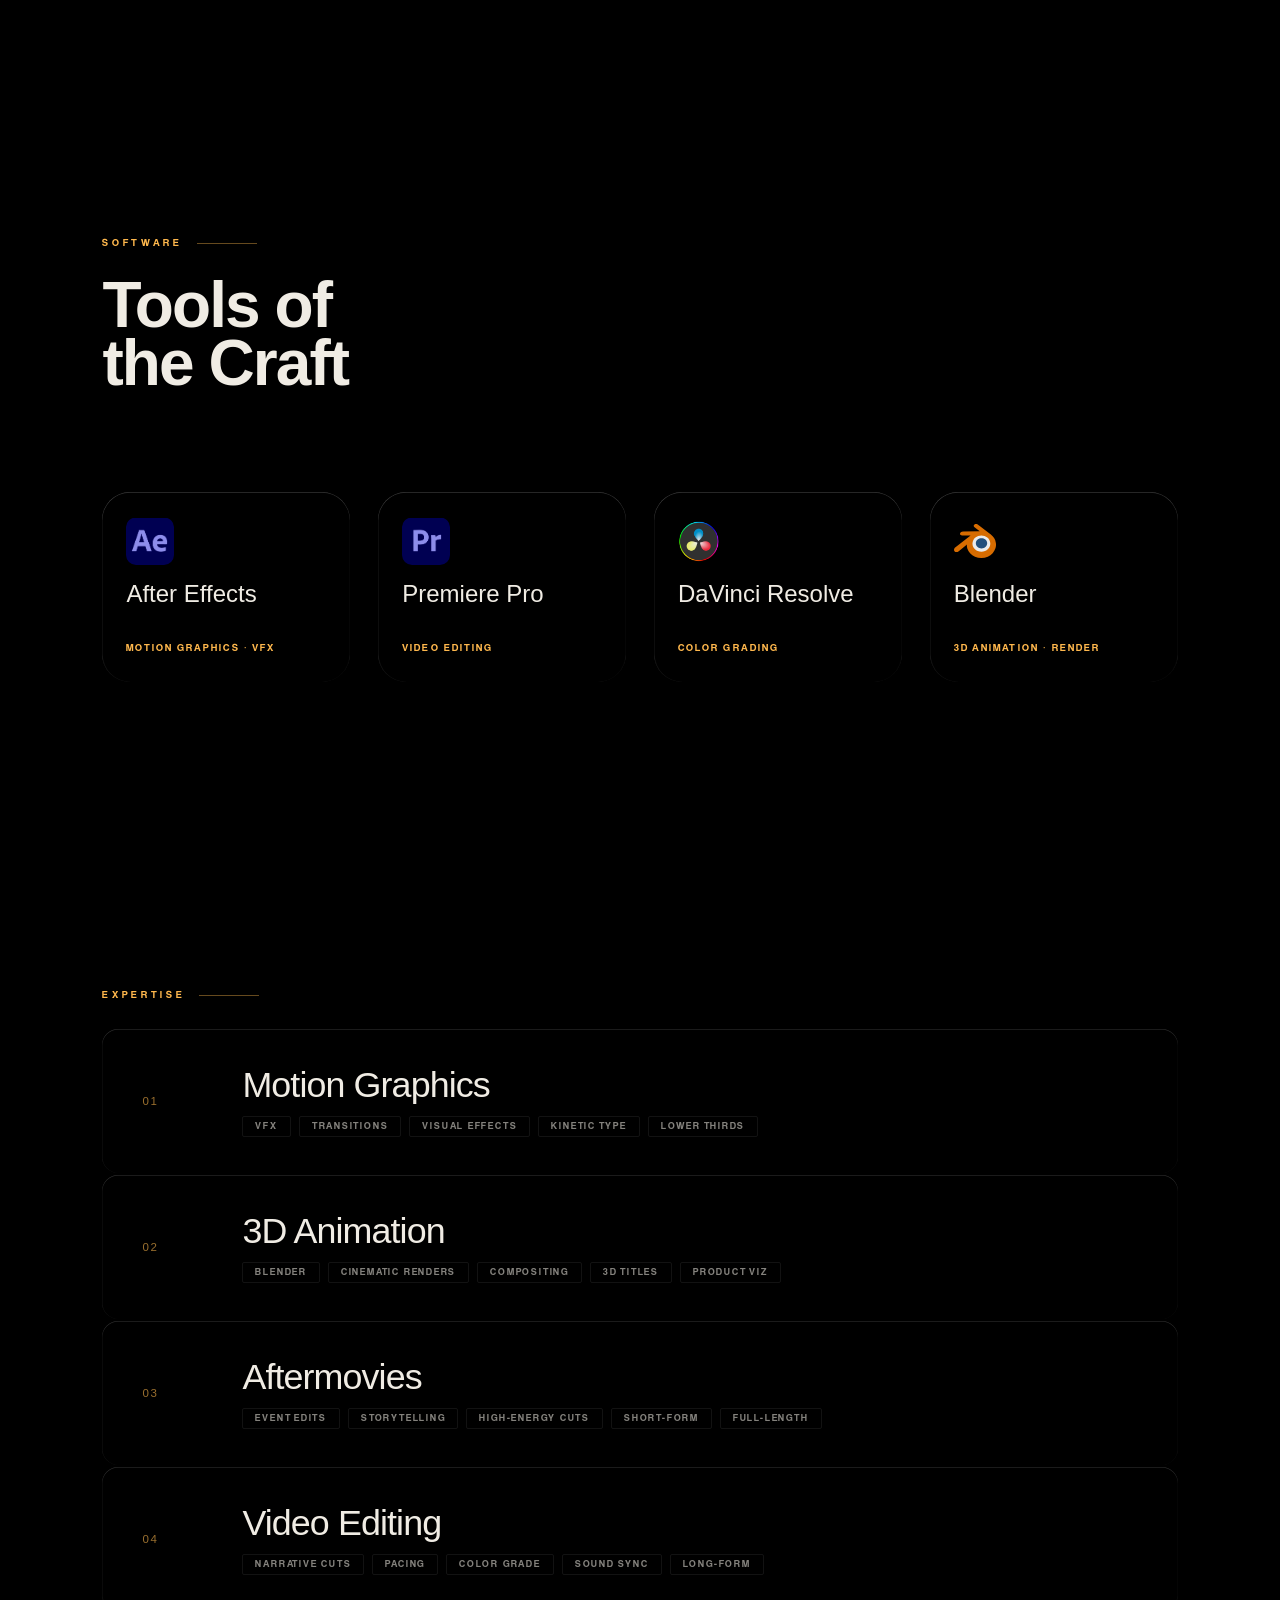
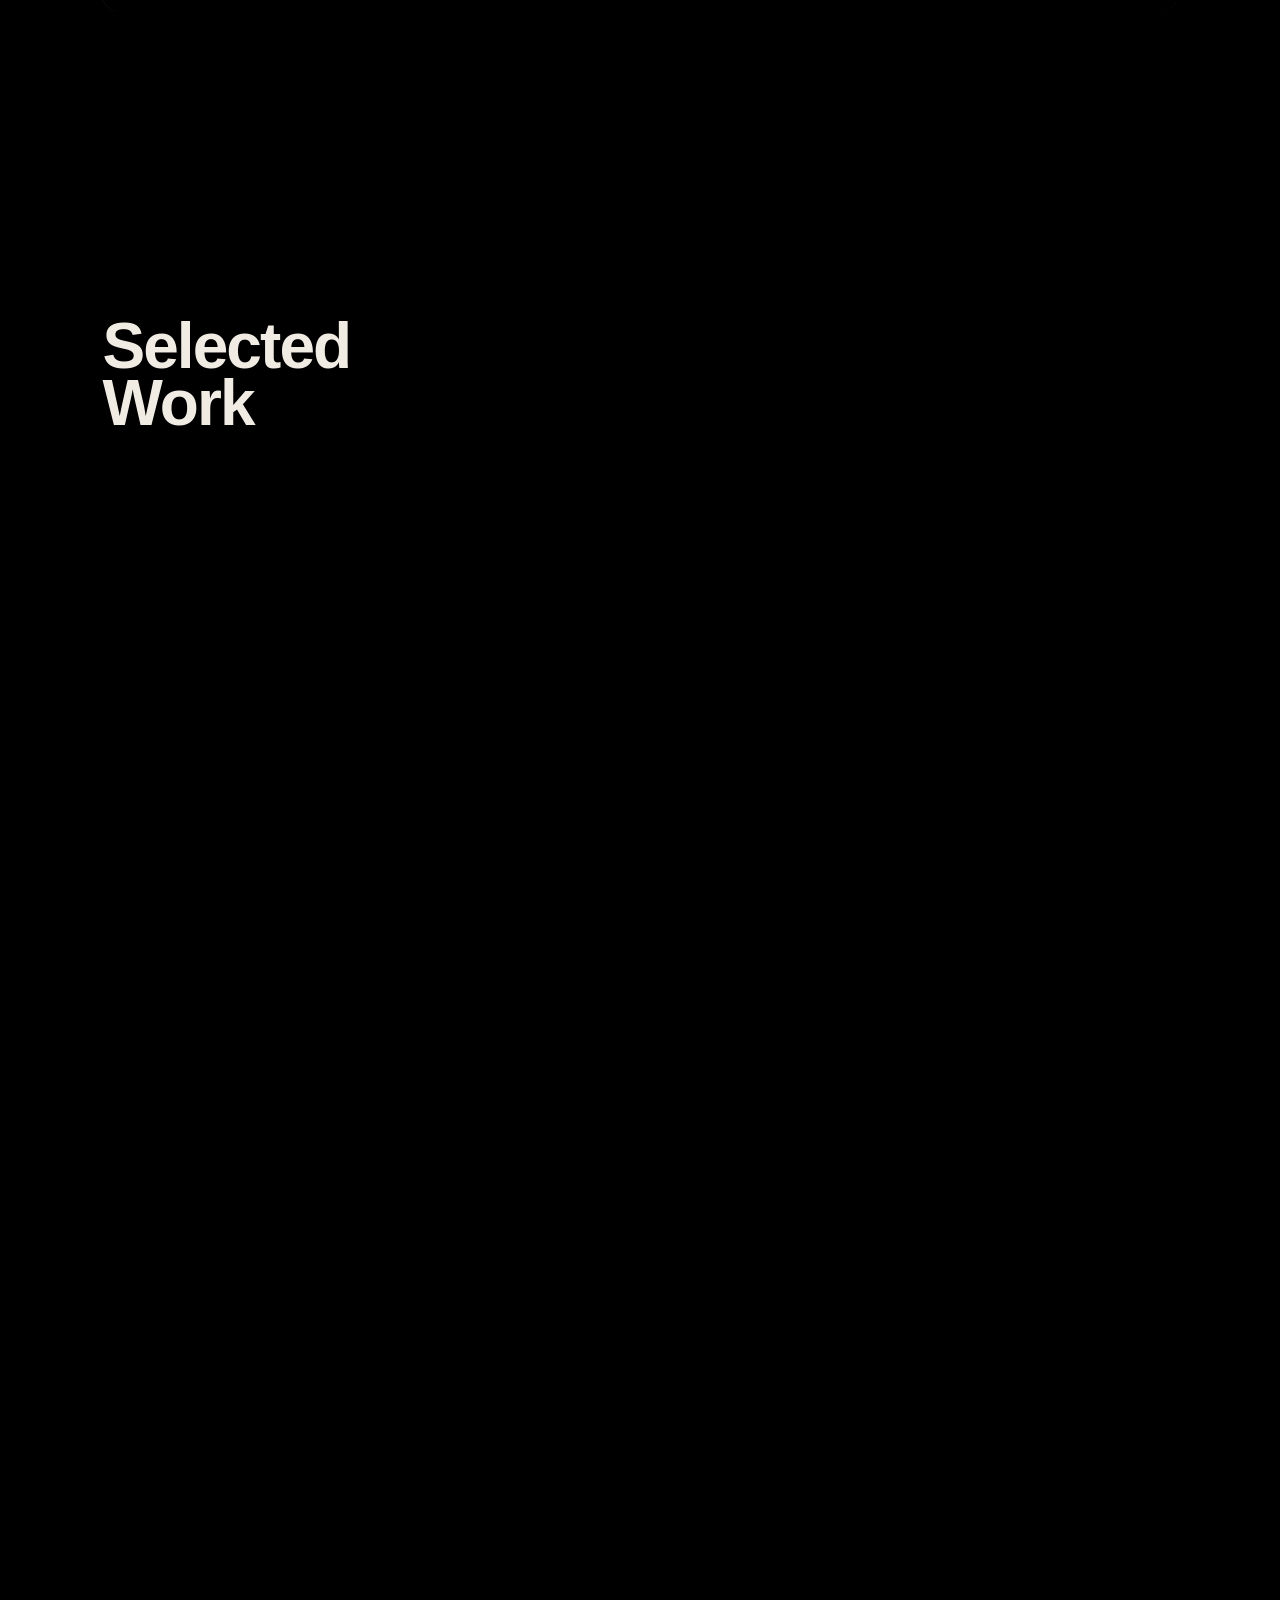
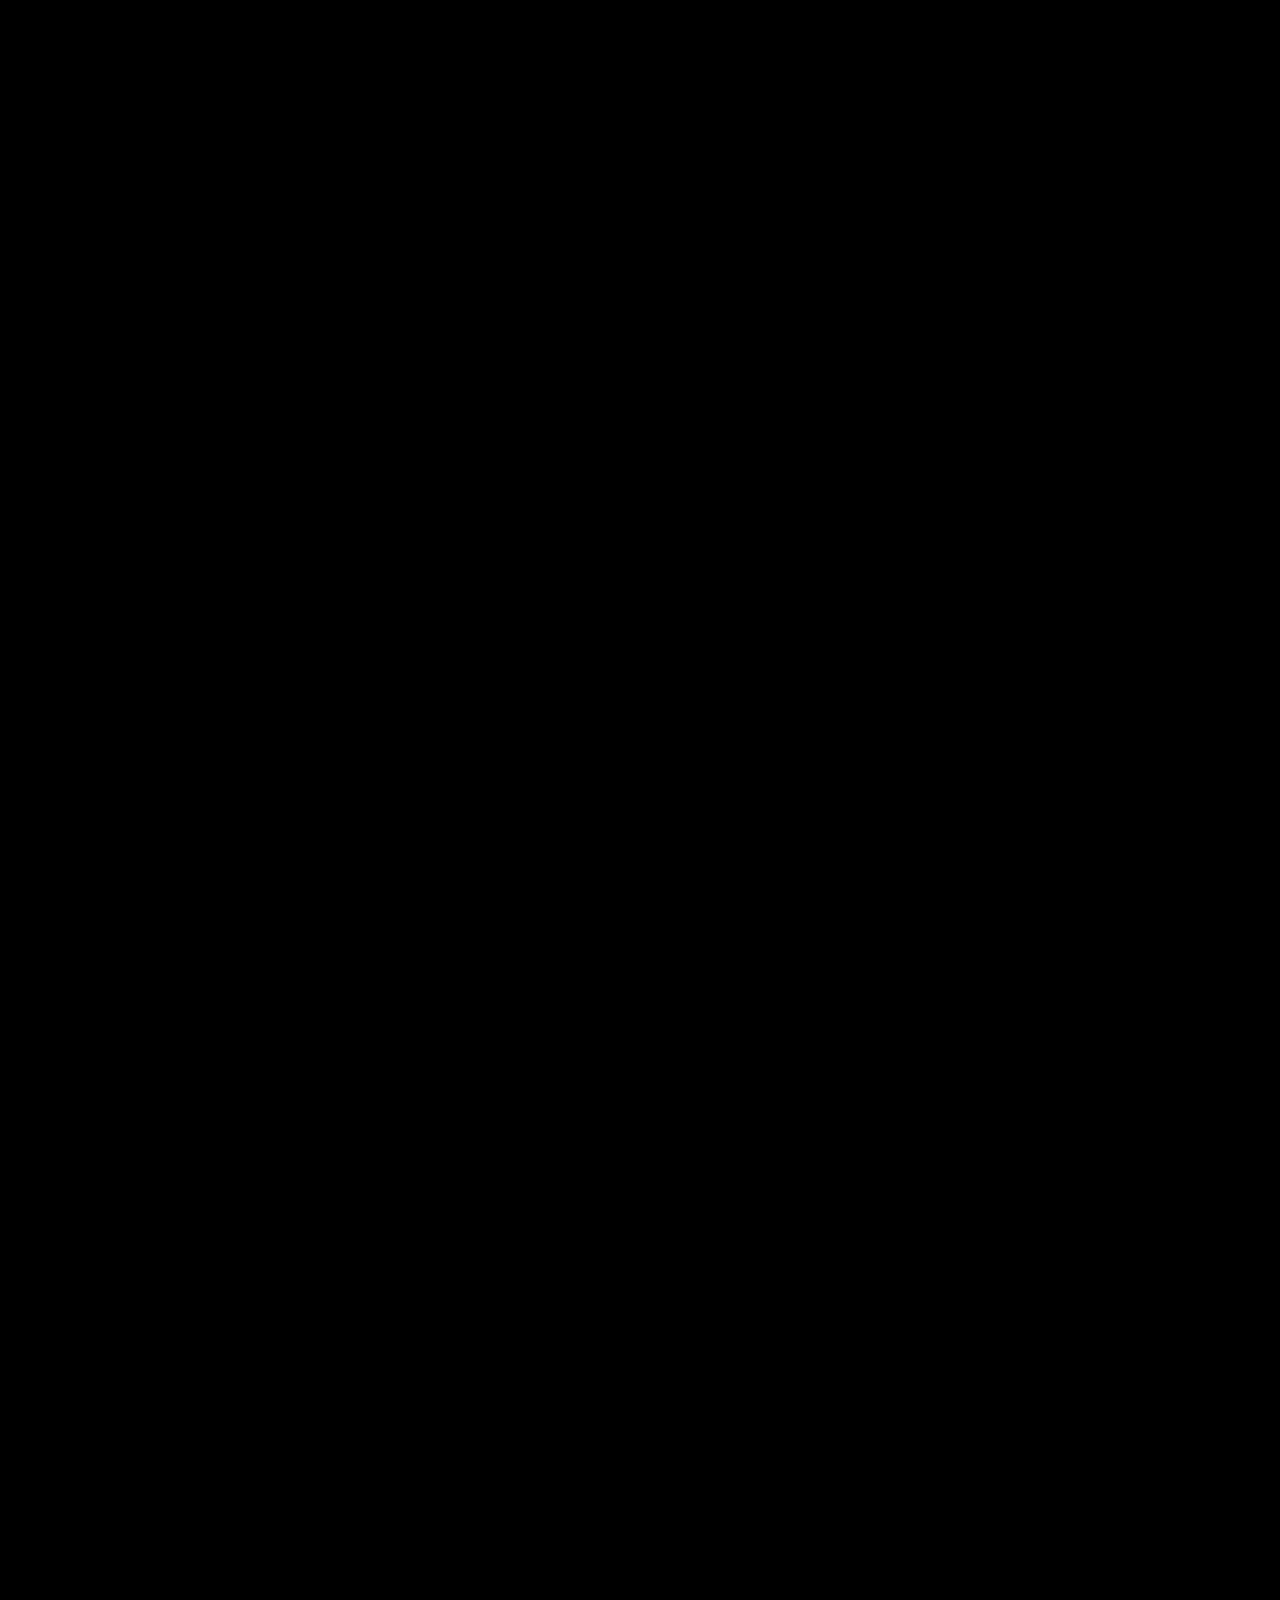
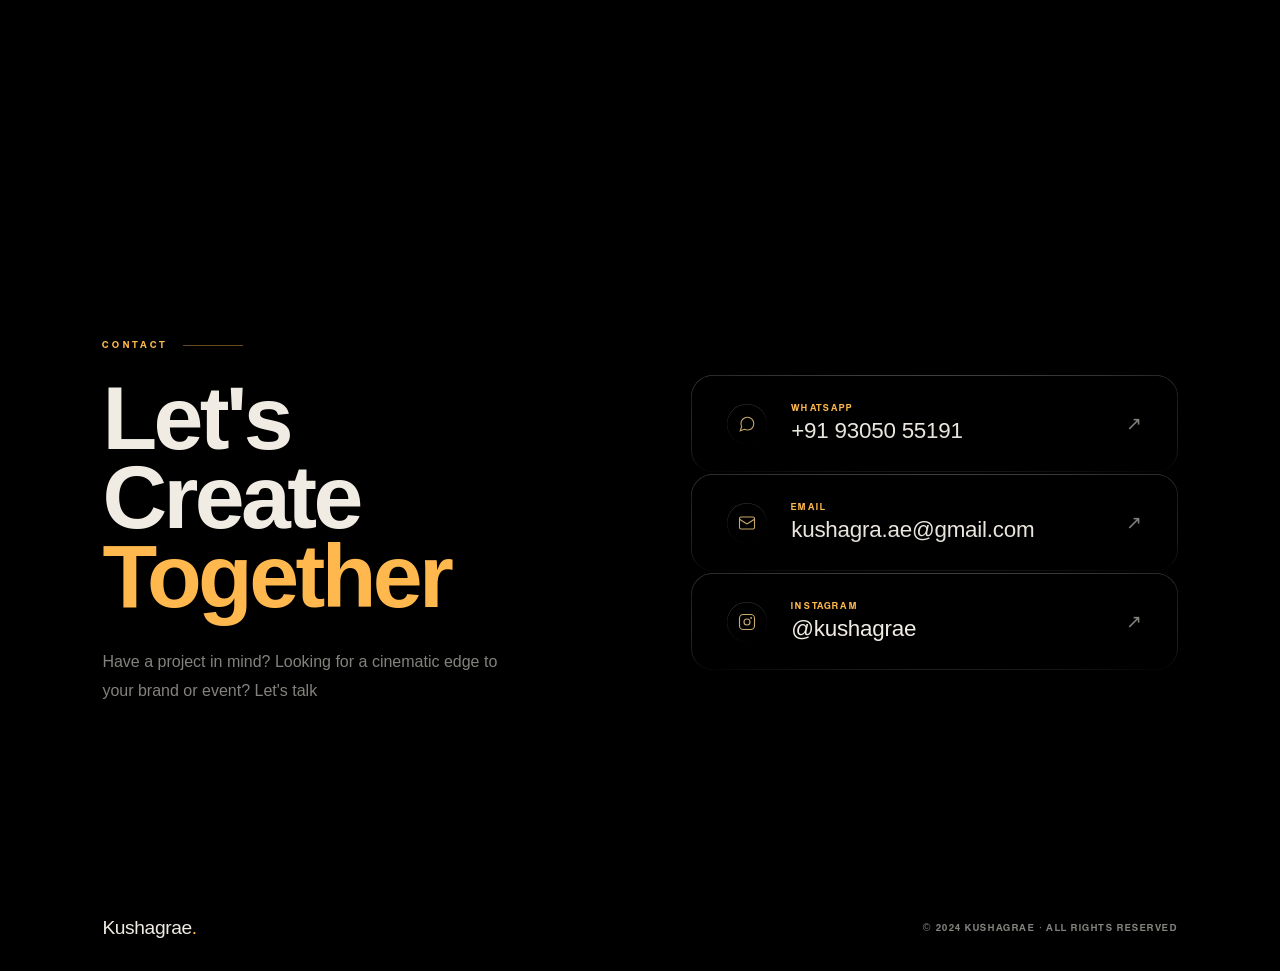
==== commit 30df36b6: "Update index.html" ====
--- a/index.html
+++ b/index.html
@@ -32,7 +32,7 @@
 ════════════════════════════════════════════════════════════ -->
 <section id="hero">
   <video class="hero-video" autoplay muted loop playsinline>
-    <source src="Background/g7.mp4" type="video/mp4">
+    <source src="https://res.cloudinary.com/dkqexcp8m/video/upload/v1781438622/g7_c3hmx5.mp4" type="video/mp4">
   </video>
 
   <div class="orb-1 hero-orb"></div>
@@ -42,17 +42,10 @@
   <div class="hero-scanline"></div>
 
   <div class="hero-inner">
-    <div>Hi, I'm</div>
 
     <h1 class="hero-name" id="heroName">
       <span class="letter">K</span><span class="letter">u</span><span class="letter">s</span><span class="letter">h</span><span class="letter">a</span><span class="letter">g</span><span class="letter">r</span><span class="letter">a</span><span class="letter">e</span>
     </h1>
-
-<p class="hero-tagline">
-  <span>Video Editing</span>
-  <span>Motion Graphics</span>
-  <span>3D</span>
-</p>
     <div class="hero-cta" id="heroCta">
       <a href="#work" class="btn-cta" onclick="event.preventDefault();document.getElementById('work').scrollIntoView({behavior:'smooth'})">
         <svg width="14" height="14" viewBox="0 0 14 14" fill="none"><circle cx="7" cy="7" r="6" stroke="currentColor" stroke-width="1"/><polygon points="5.5,4.5 10,7 5.5,9.5" fill="currentColor"/></svg>
@@ -154,7 +147,7 @@
 ════════════════════════════════════════════════════════════ -->
 <section id="skills">
     <video class="skills-video" autoplay muted loop playsinline>
-    <source src="Background/g8.mp4" type="video/mp4">
+    <source src="https://res.cloudinary.com/dkqexcp8m/video/upload/v1781438698/g8_ecykwn.mp4" type="video/mp4">
   </video>
   <div class="skills-inner">
     <div class="section-label reveal">Software</div>
@@ -214,7 +207,7 @@
 ════════════════════════════════════════════════════════════ -->
 <section id="categories">
   <video class="skills-bg-video" autoplay muted loop playsinline>
-    <source src="Background/g8-rev.mp4" type="video/mp4">
+    <source src="https://res.cloudinary.com/dkqexcp8m/video/upload/v1781438699/g8-rev_wrthuf.mp4" type="video/mp4">
   </video>
   <div class="categories-inner">
     <div class="section-label reveal">Expertise</div>
@@ -286,7 +279,7 @@
 <section id="work">
     <!-- Background Video -->
   <video class="pf-bg-video" autoplay muted loop playsinline>
-    <source src="Background/g6.mp4" type="video/mp4">
+    <source src="https://res.cloudinary.com/dkqexcp8m/video/upload/v1781438693/g6_dat0vb.mp4" type="video/mp4">
   </video>
   <div class="work-inner">
     <div class="work-header">
@@ -439,7 +432,7 @@
 ════════════════════════════════════════════════════════════ -->
 <section id="contact">
   <video class="contact-bg-video" autoplay muted loop playsinline>
-  <source src="Background/g8.mp4" type="video/mp4">
+  <source src="https://res.cloudinary.com/dkqexcp8m/video/upload/v1781438698/g8_ecykwn.mp4" type="video/mp4">
 </video>
   <div class="contact-inner">
     <div>
